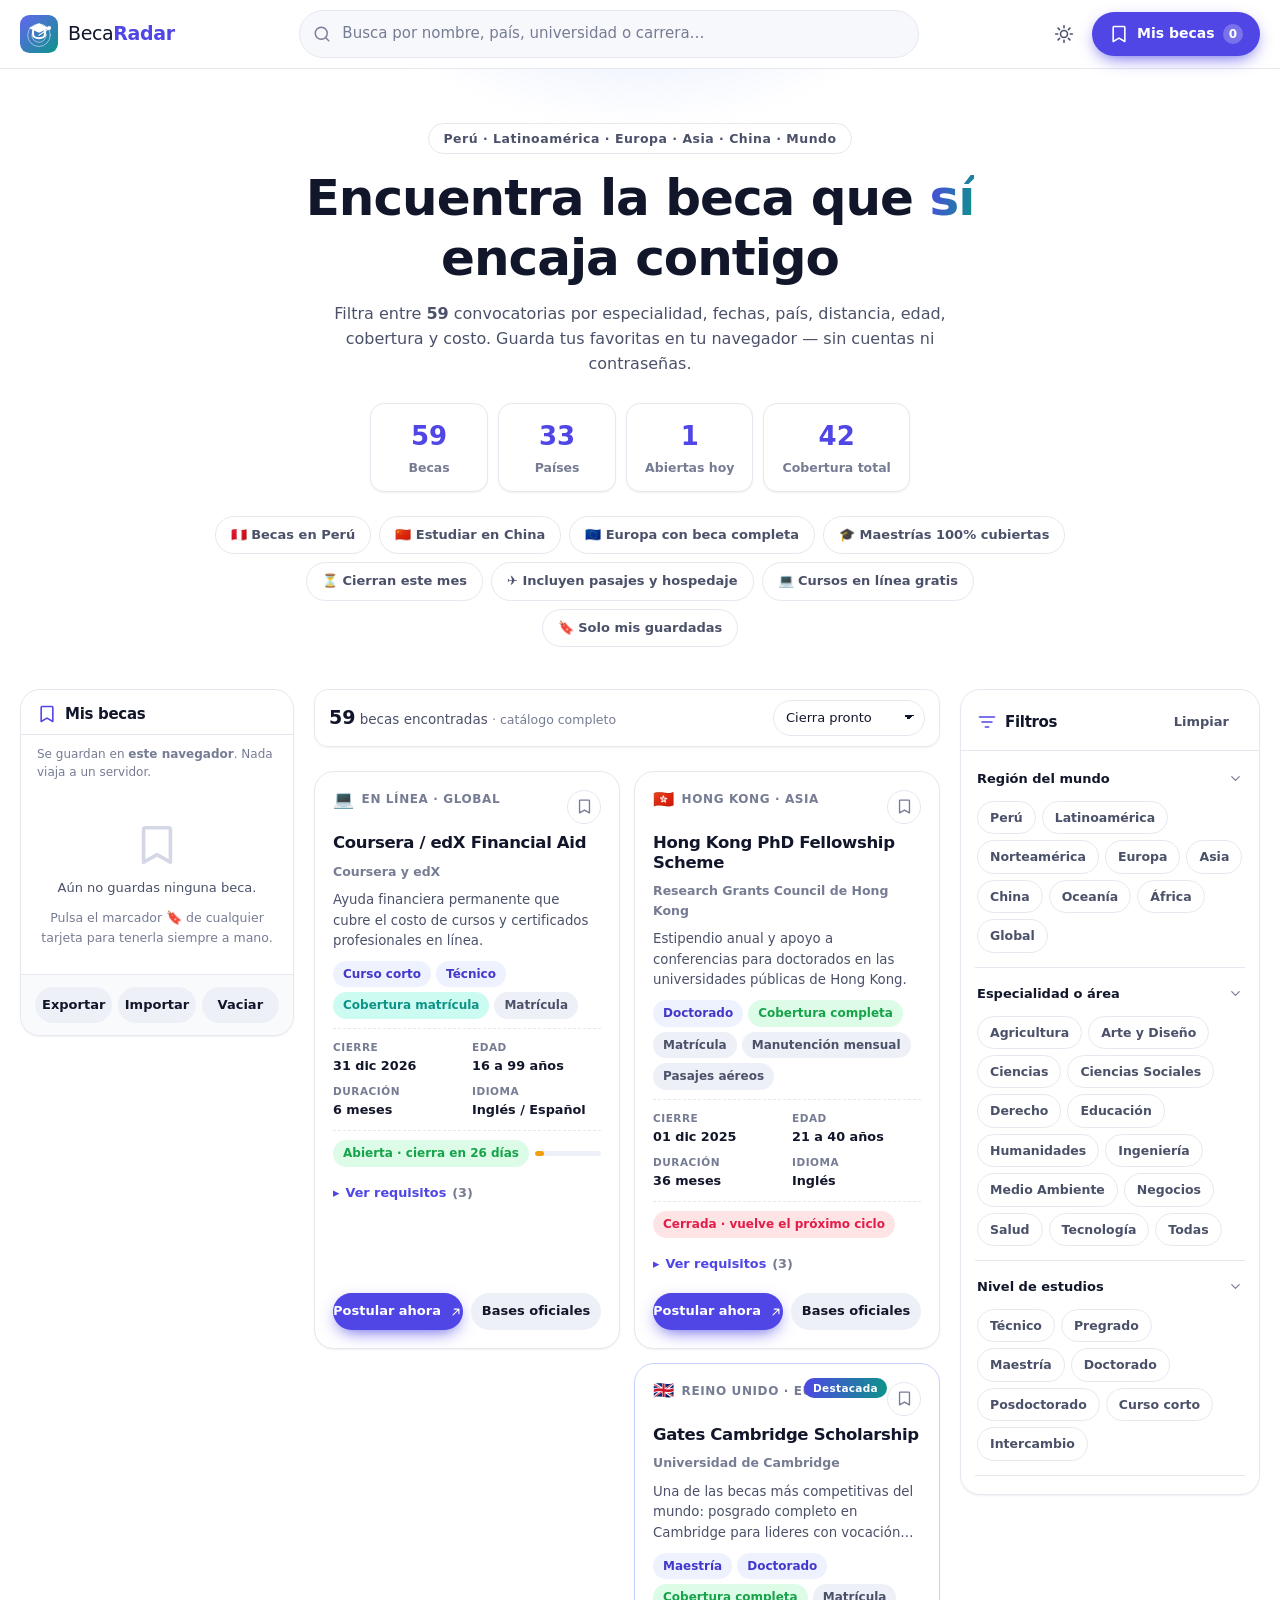
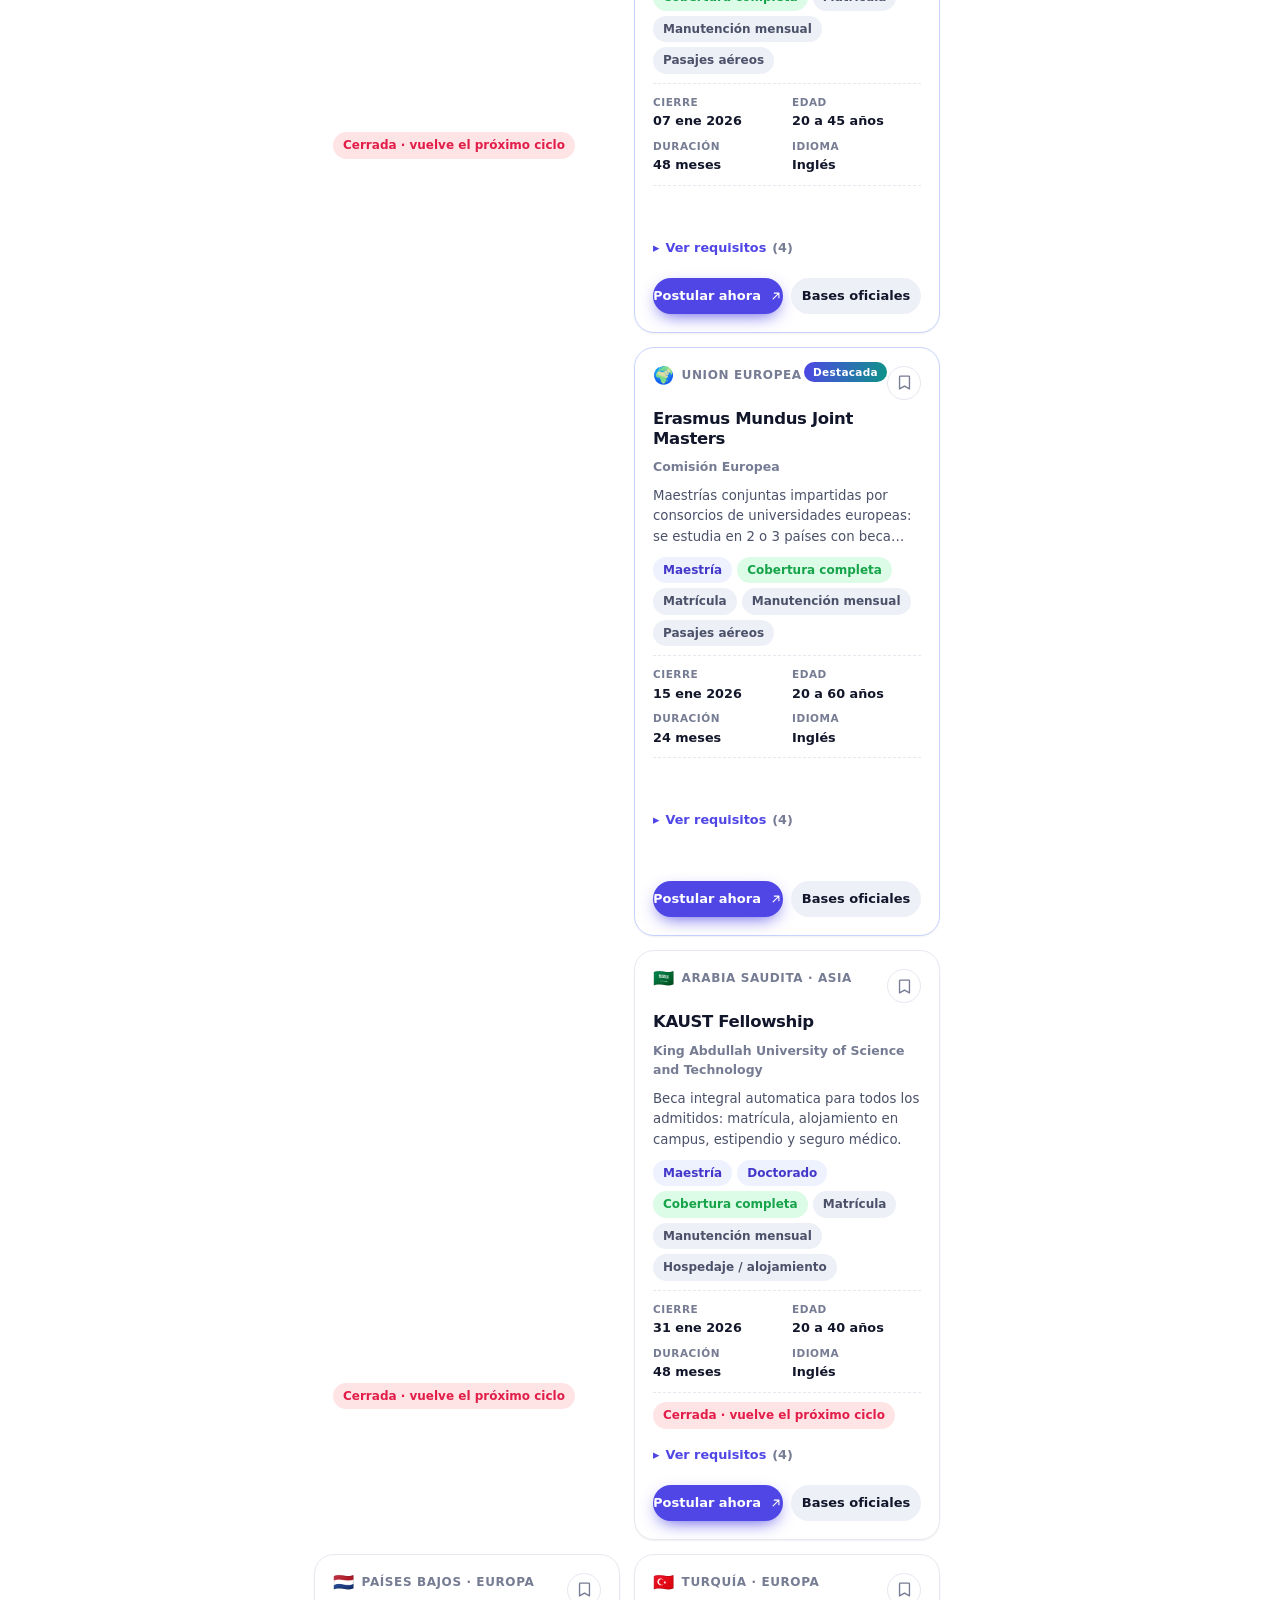
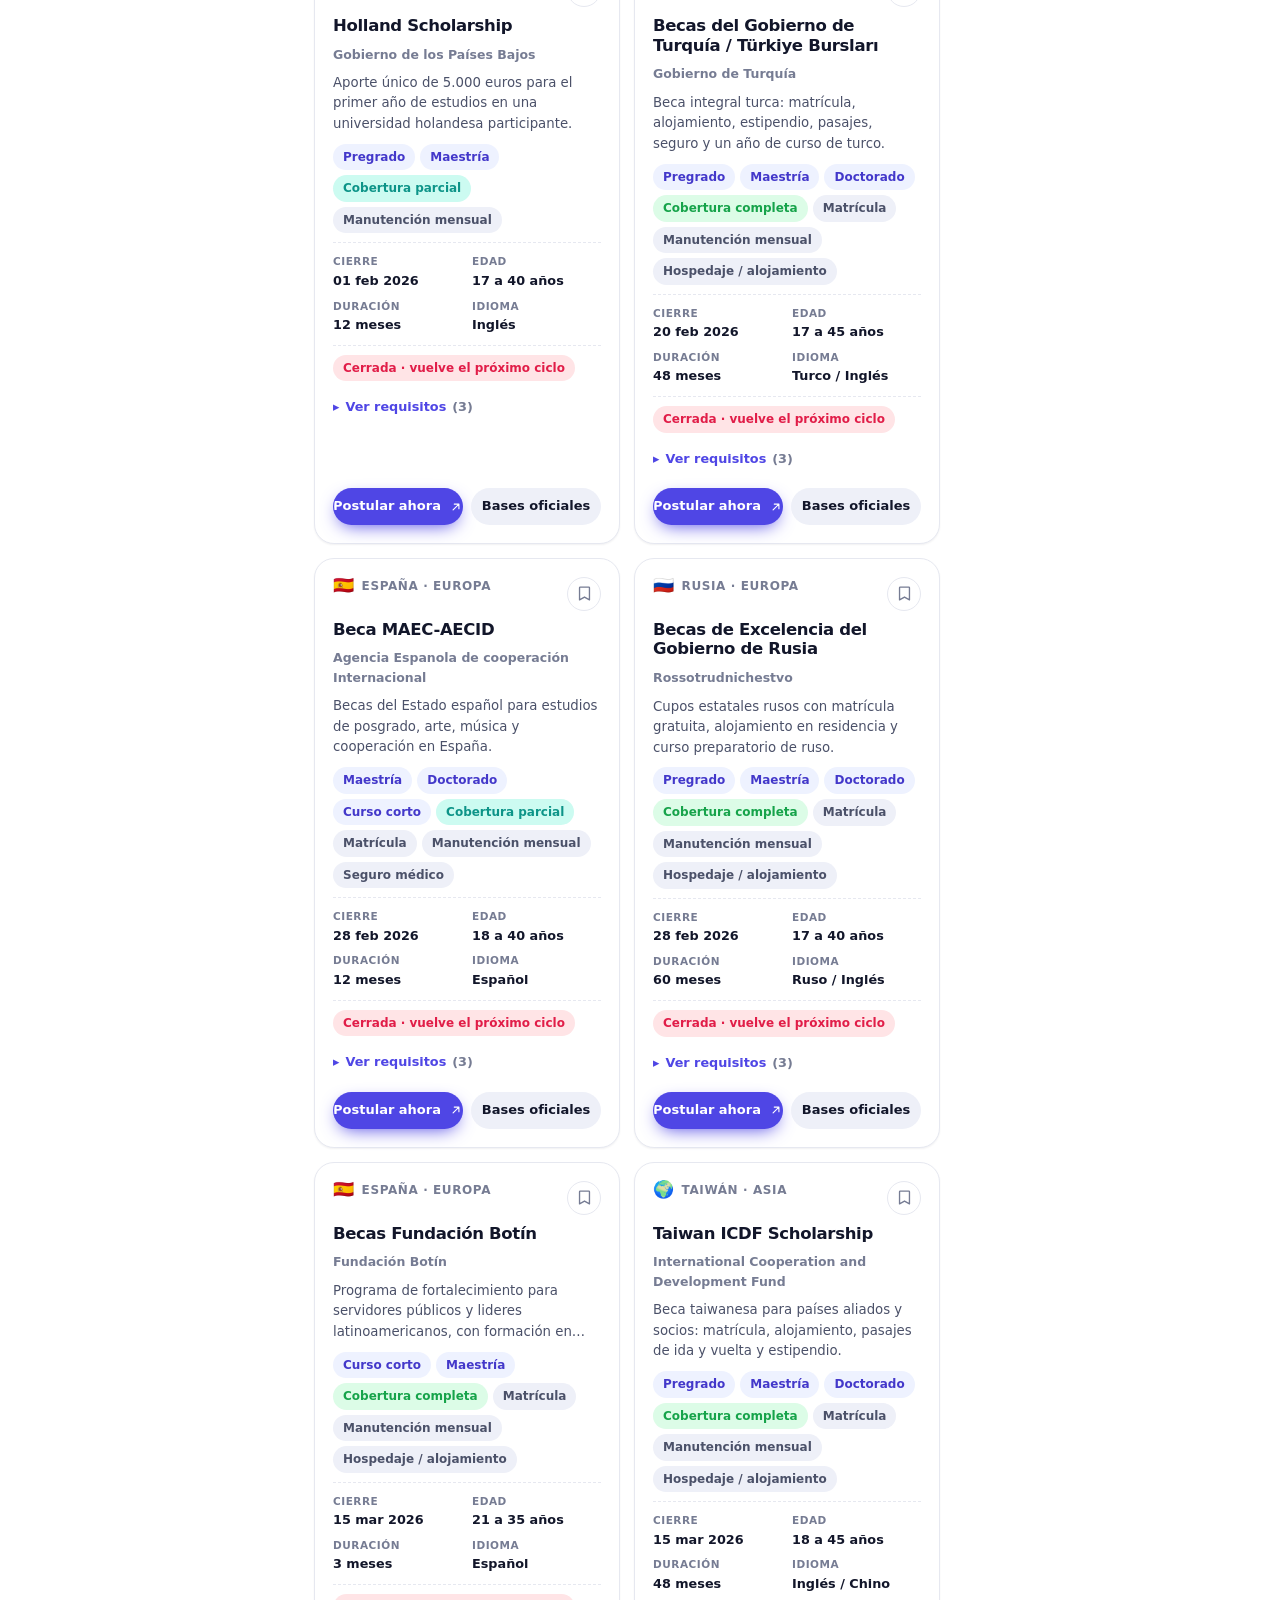
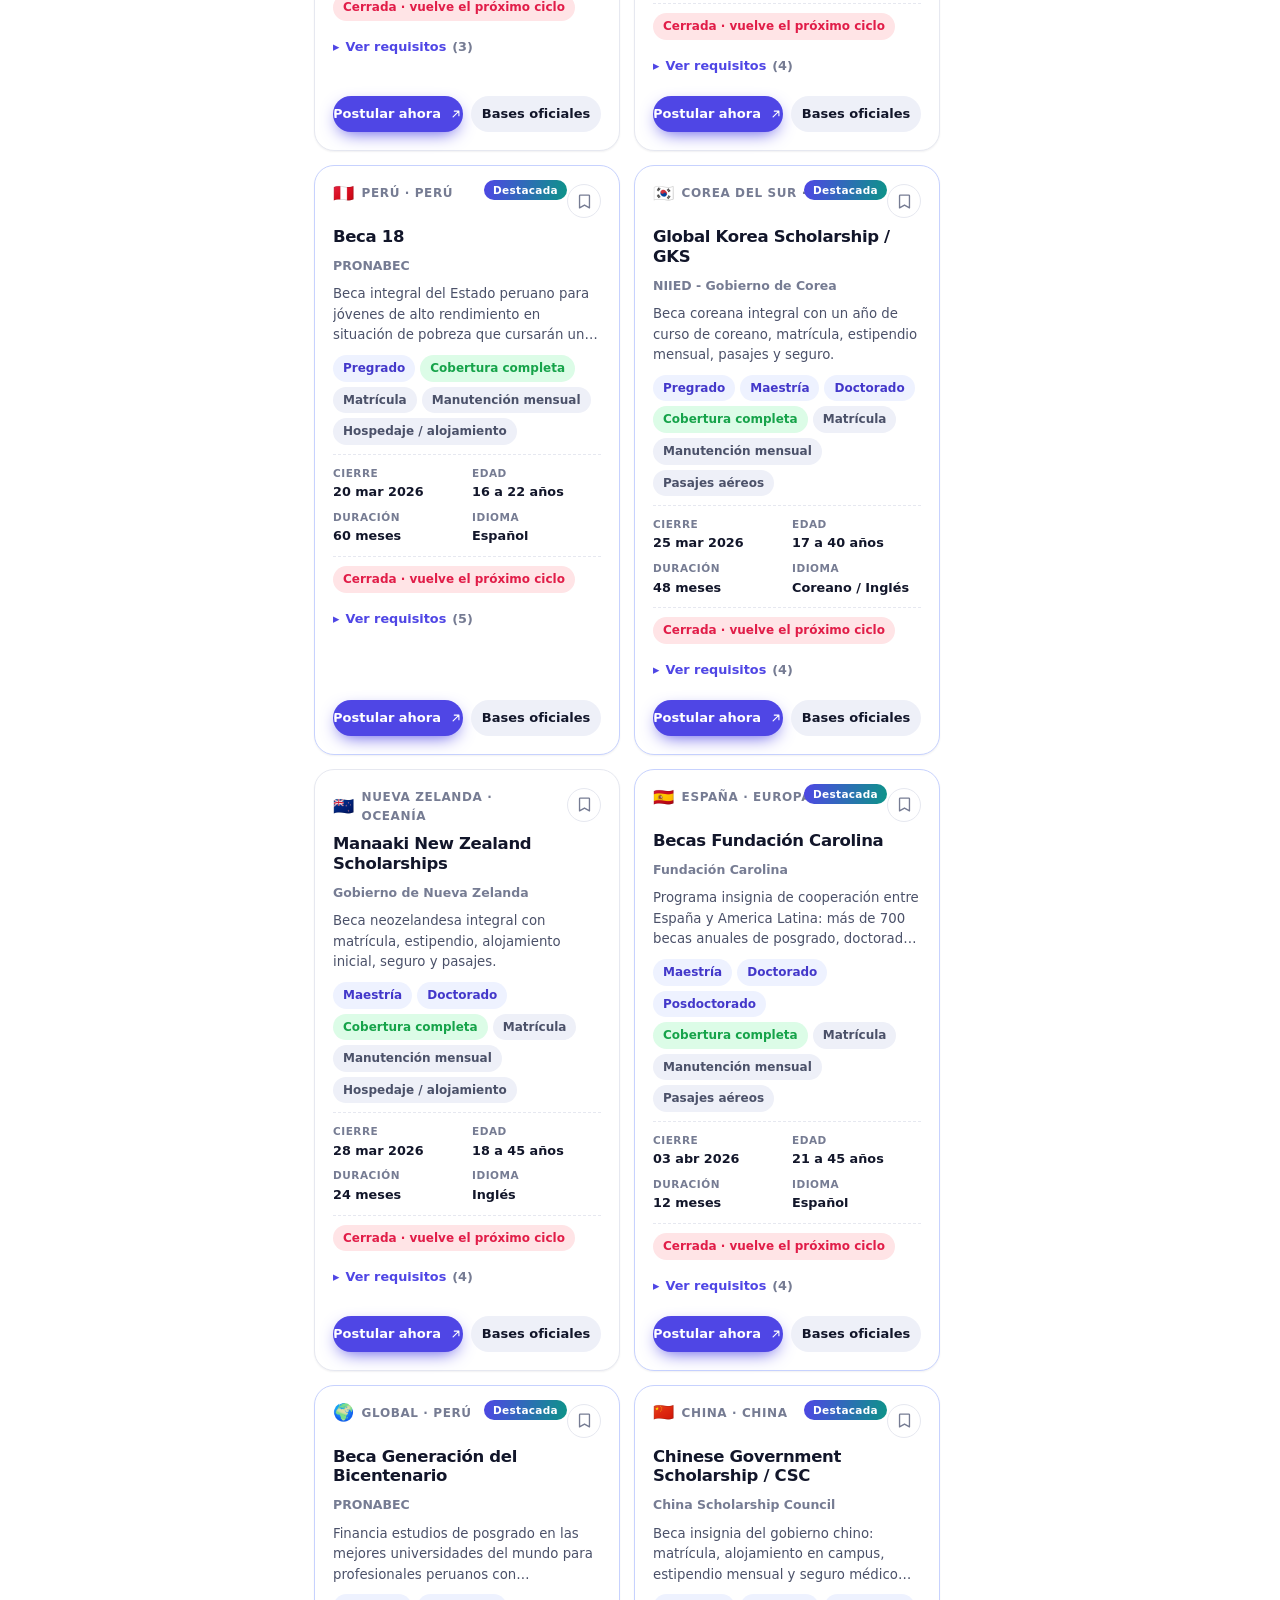
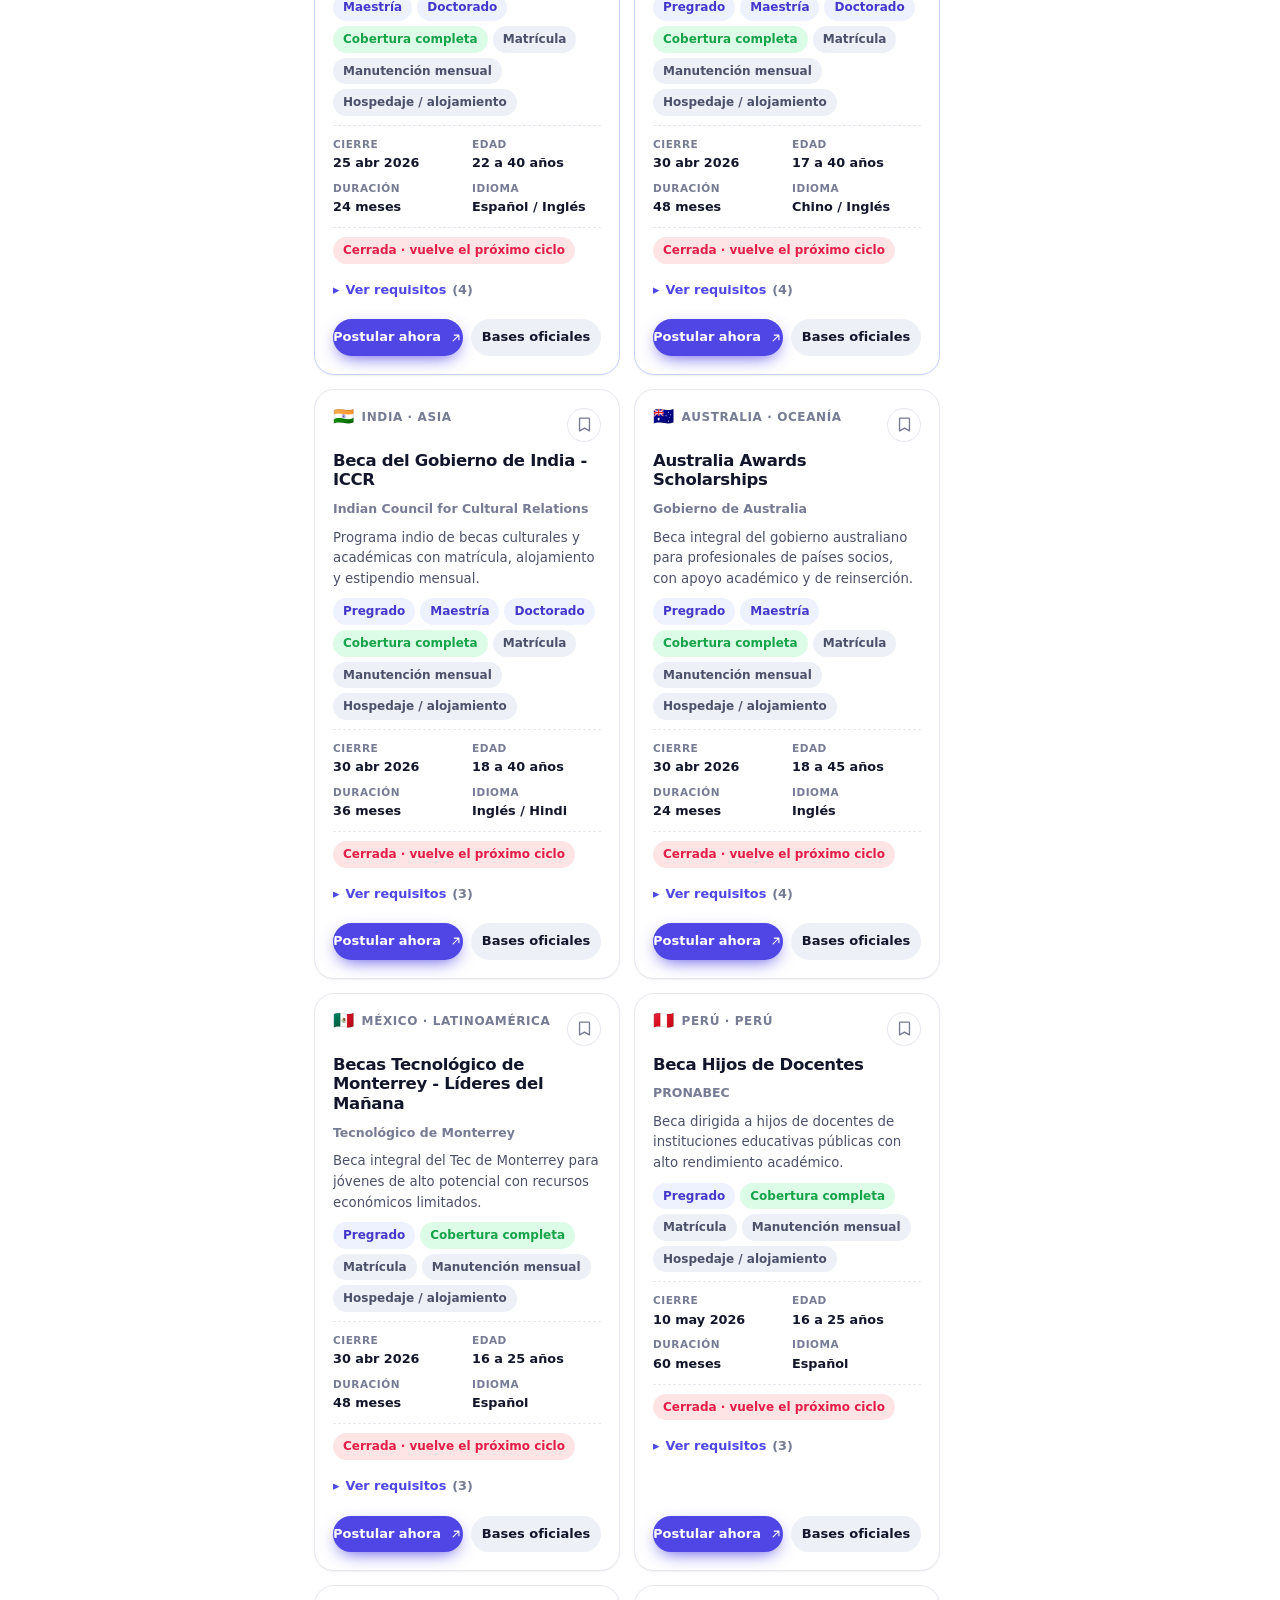
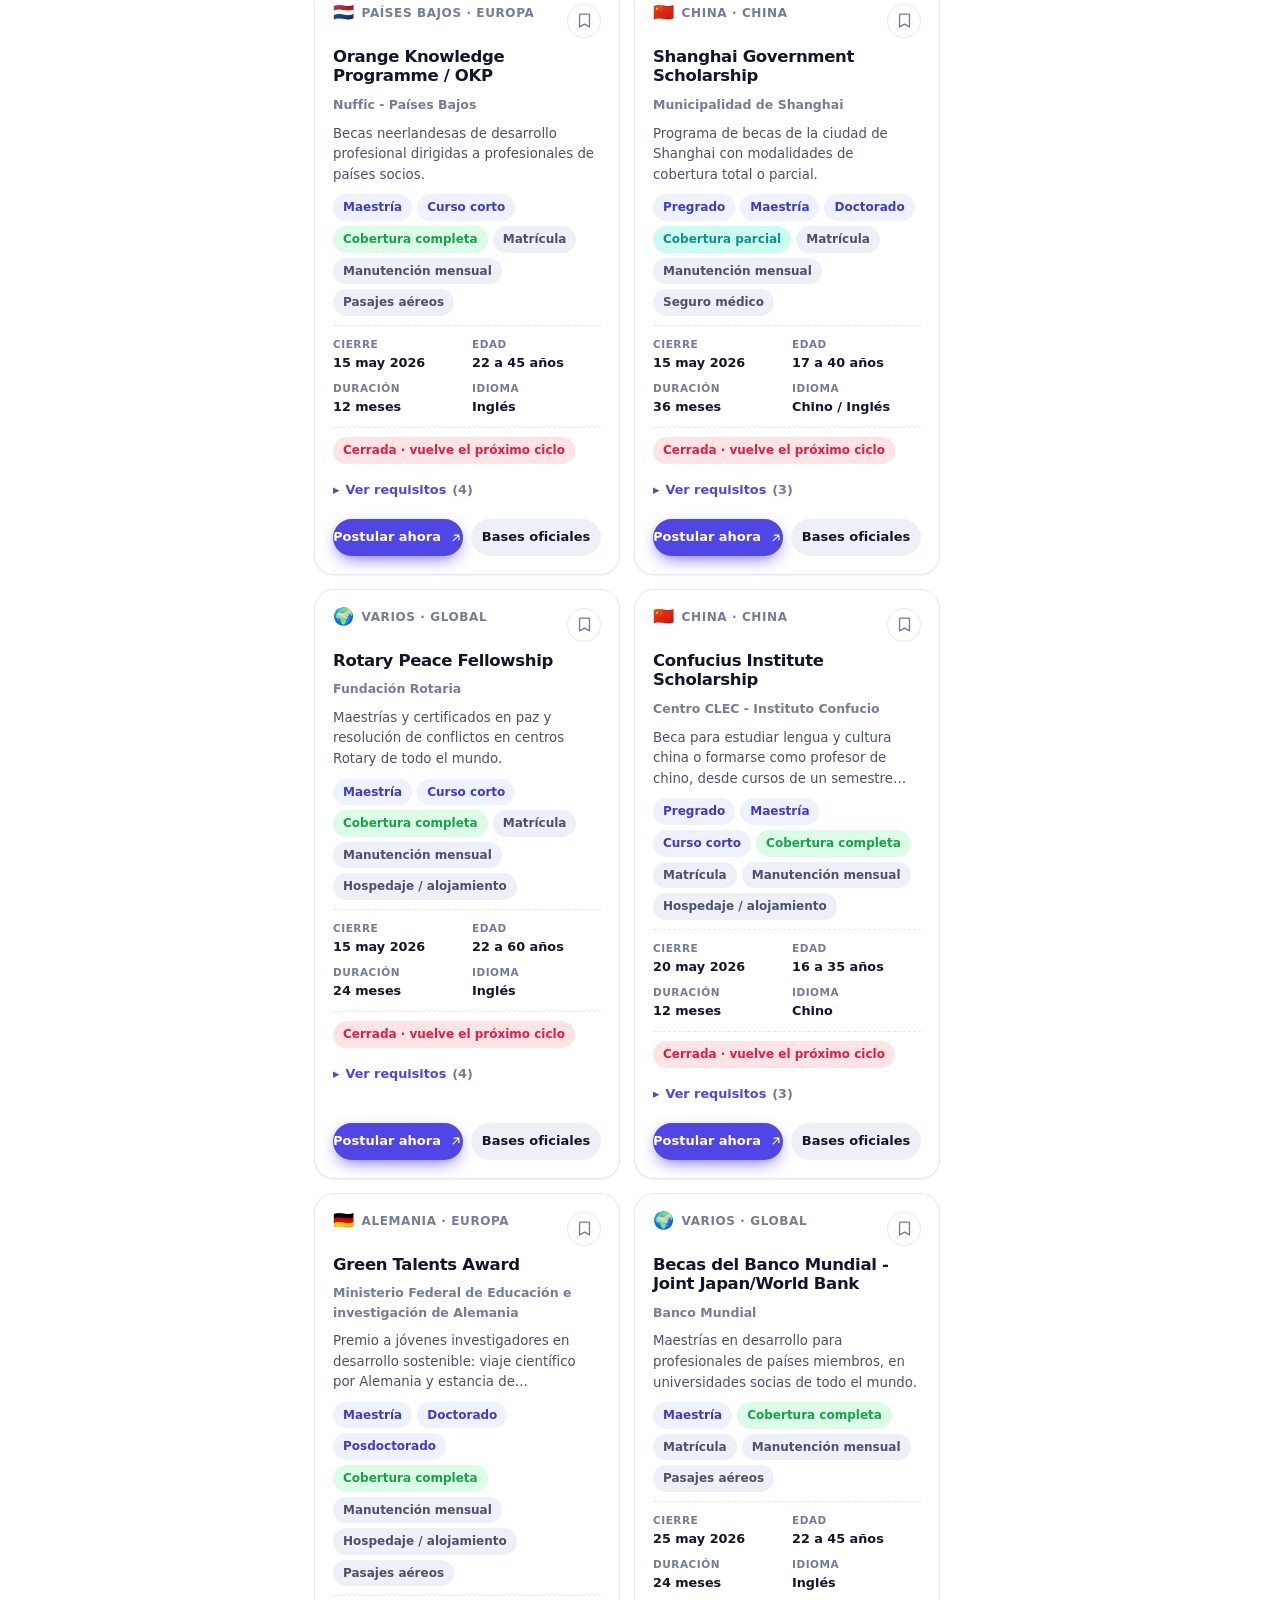
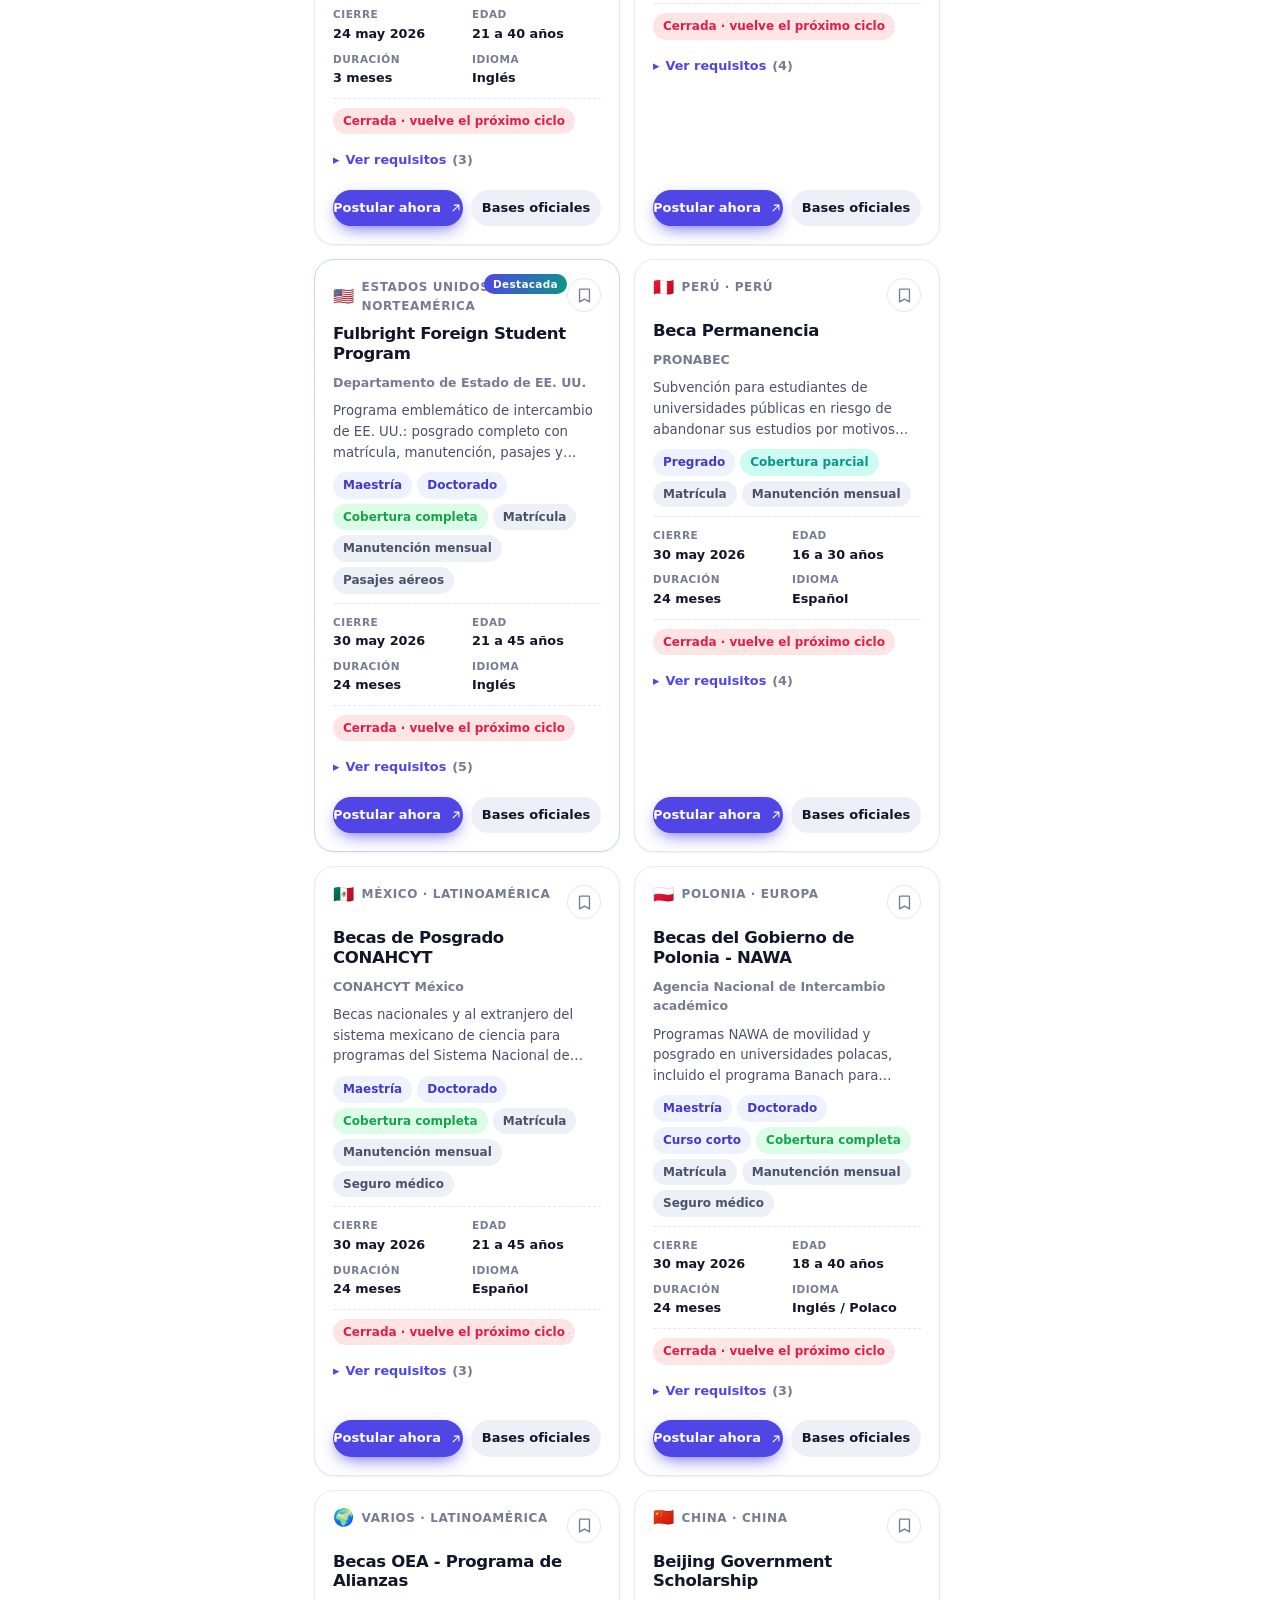
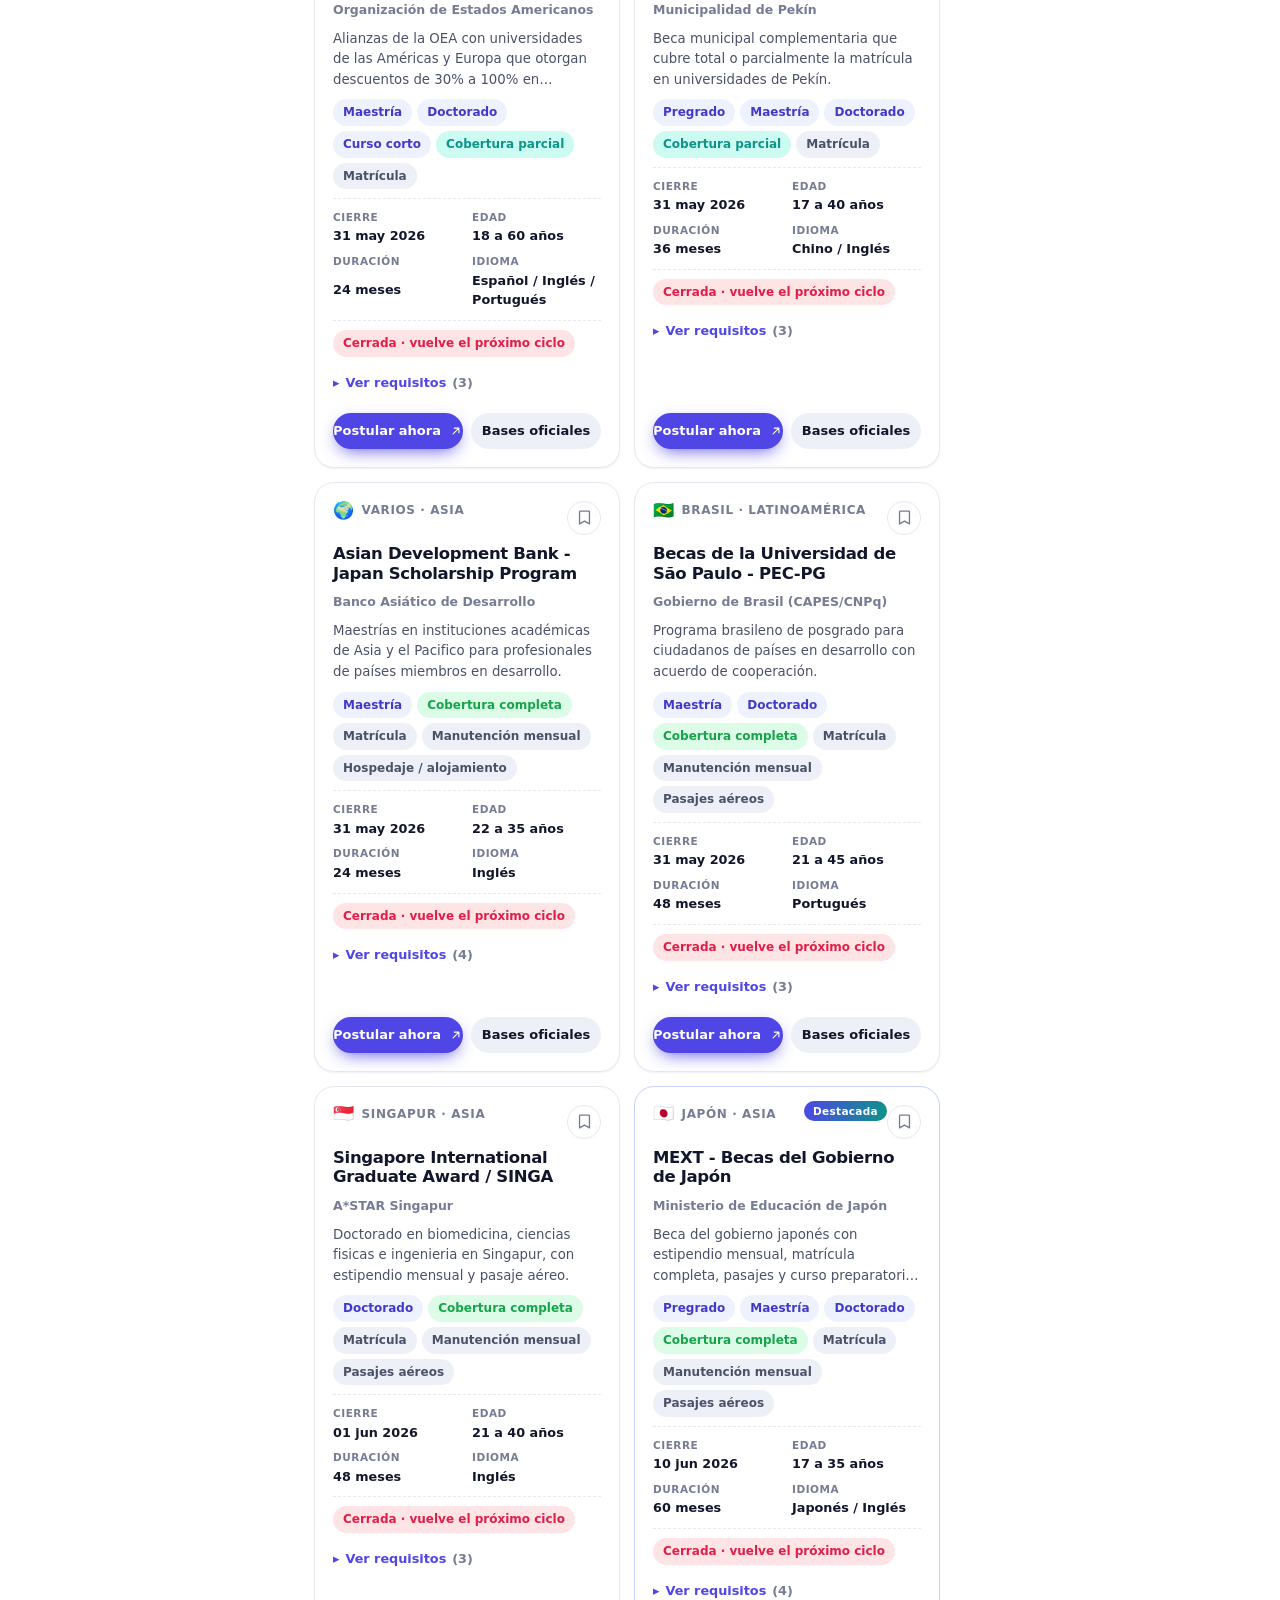
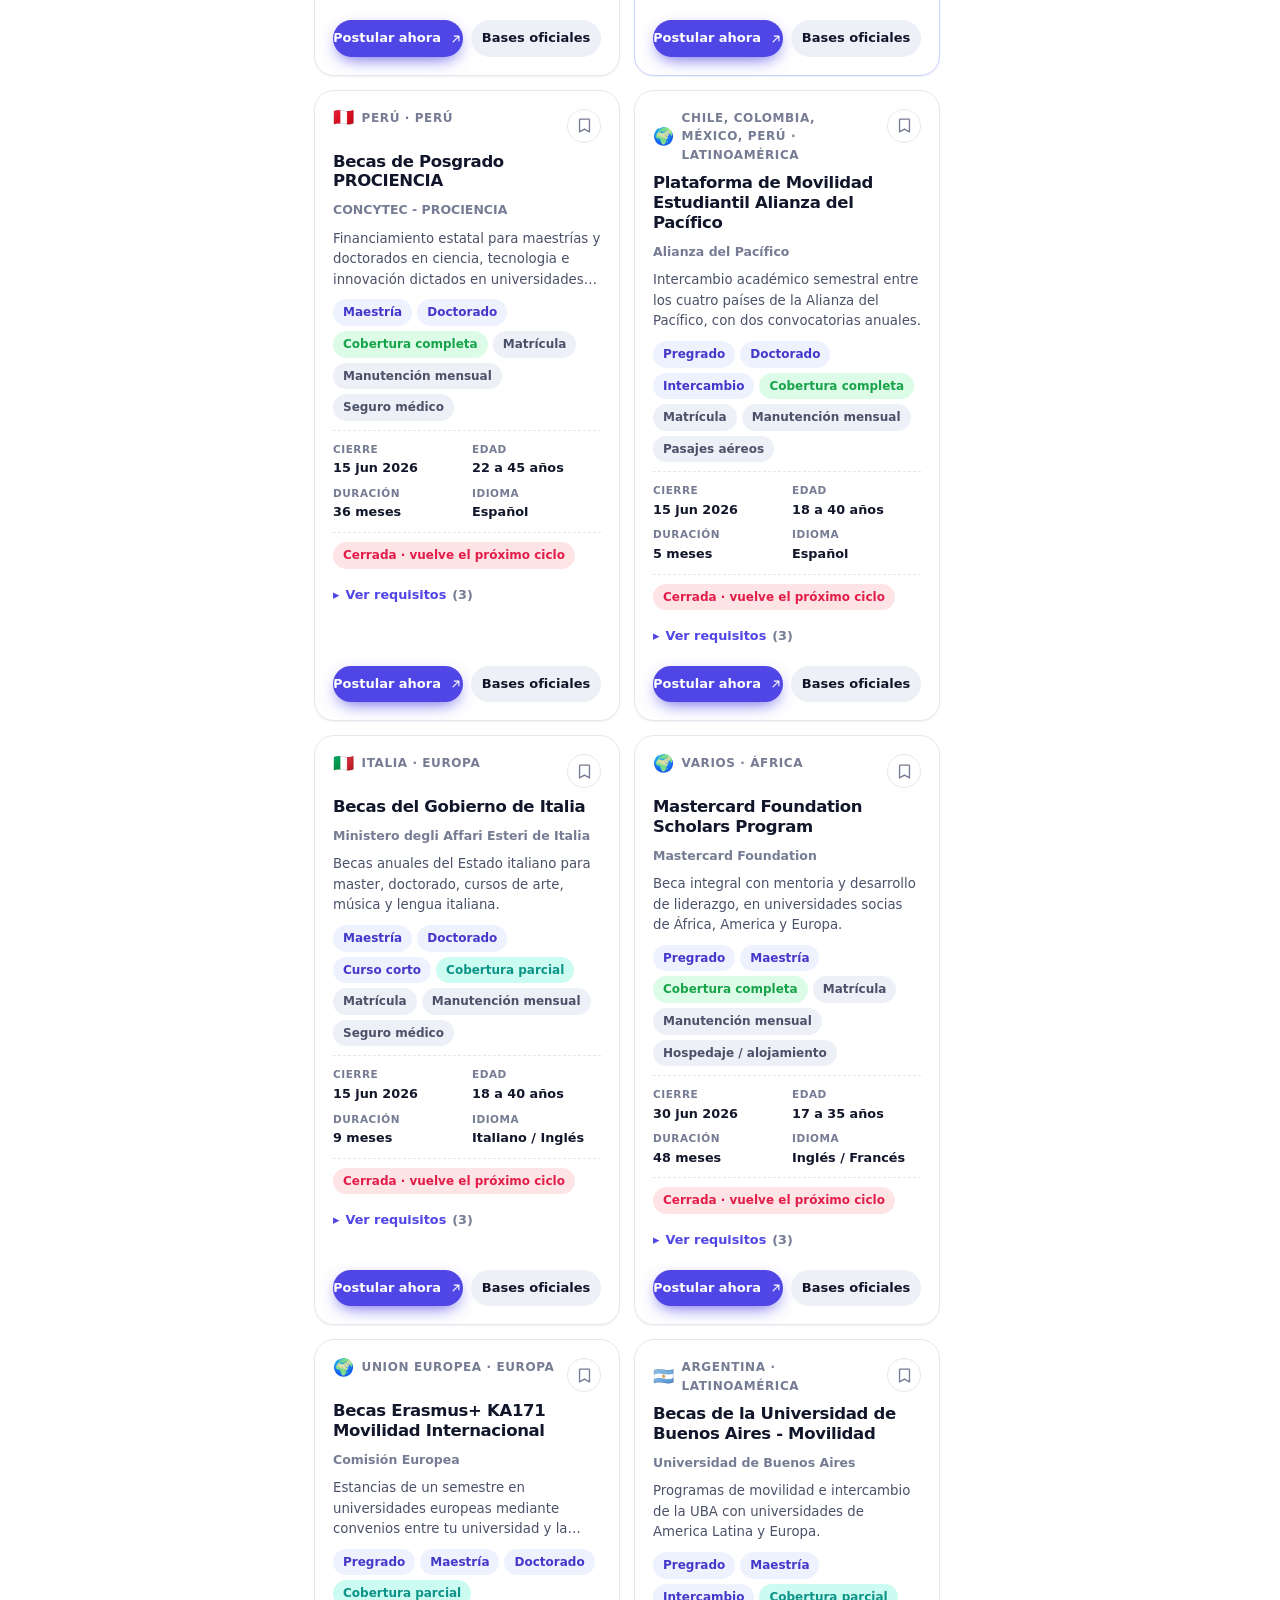
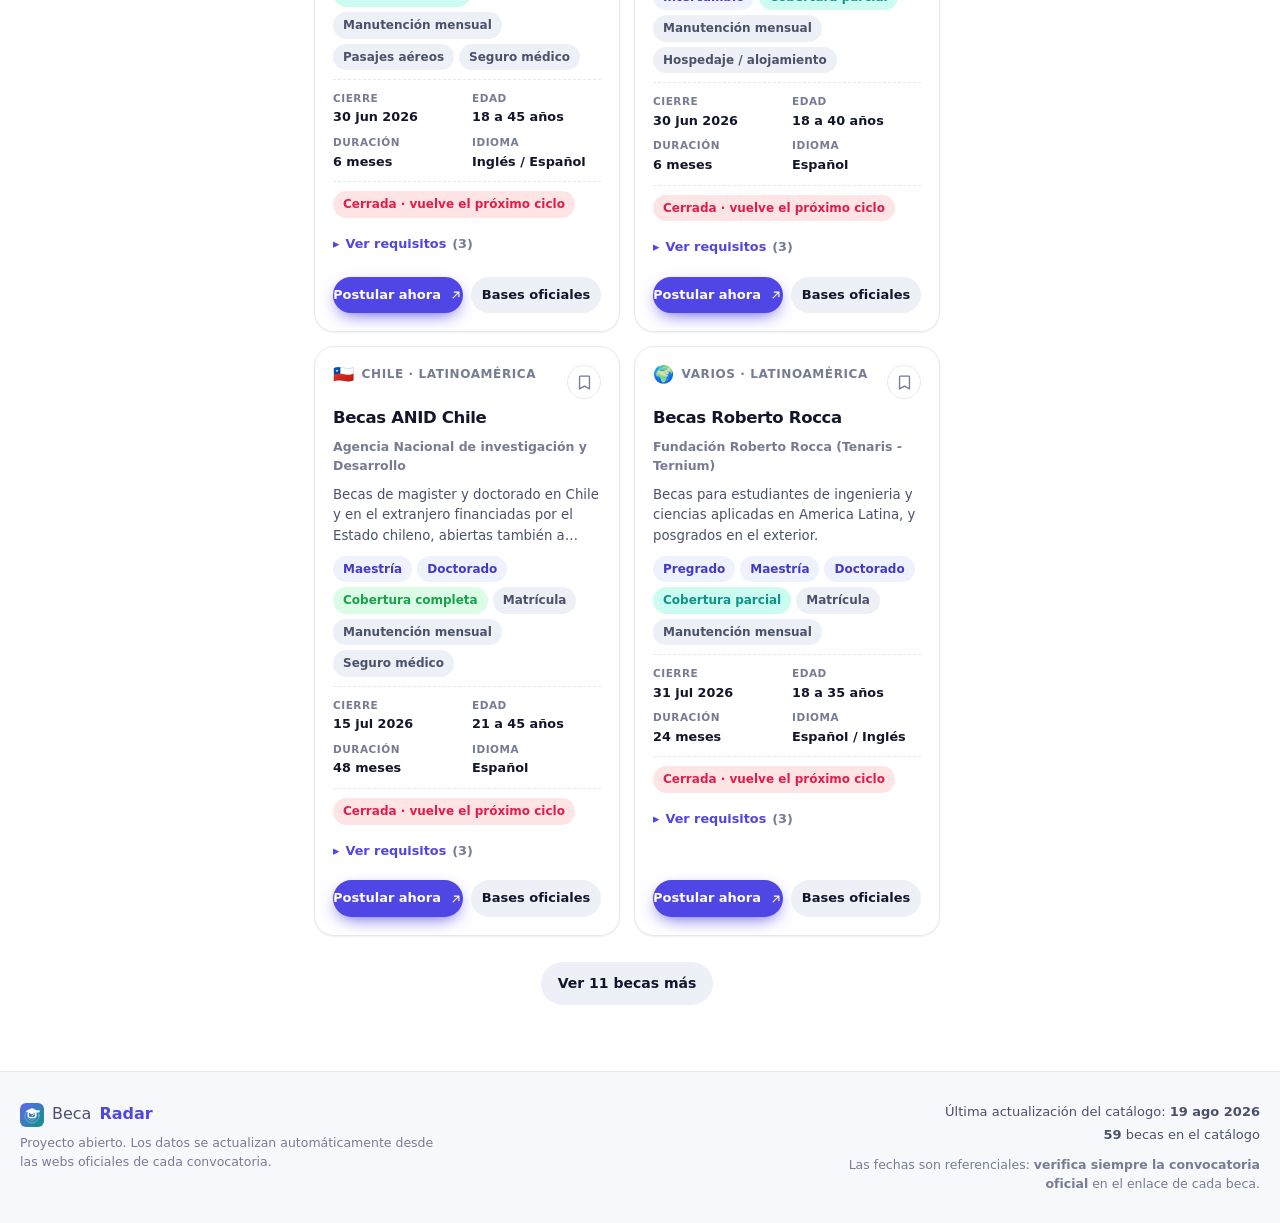
==== index.html @ 22fbb1d8 "BecaRadar: portal de búsqueda avanzada de becas Portal estático (HTML + CSS + JS estándar, sin depen" ====
<!DOCTYPE html>
<html lang="es" data-theme="light">
<head>
<meta charset="utf-8">
<meta name="viewport" content="width=device-width, initial-scale=1, viewport-fit=cover">
<title>BecaRadar · Buscador avanzado de becas en el mundo</title>
<meta name="description" content="Buscador avanzado de becas de Perú, Latinoamérica, Europa, Asia, China y el mundo. Filtra por especialidad, fechas, país, distancia, edad, costo y cobertura. Guarda tus becas favoritas en tu navegador.">
<meta name="theme-color" content="#4f46e5" media="(prefers-color-scheme: light)">
<meta name="theme-color" content="#0b1020" media="(prefers-color-scheme: dark)">
<meta property="og:title" content="BecaRadar · Buscador avanzado de becas">
<meta property="og:description" content="Encuentra y guarda becas de todo el mundo con filtros avanzados.">
<meta property="og:type" content="website">
<link rel="icon" href="assets/img/favicon.svg" type="image/svg+xml">
<link rel="apple-touch-icon" href="assets/img/logo.svg">
<link rel="manifest" href="manifest.webmanifest">
<link rel="preload" href="data/becas.json" as="fetch" crossorigin="anonymous">
<link rel="stylesheet" href="assets/css/styles.css">
</head>
<body>
<a class="skip-link" href="#resultados">Saltar al listado de becas</a>

<!-- ============================== ENCABEZADO ============================== -->
<header class="topbar" id="topbar">
  <div class="topbar__inner">
    <a class="brand" href="./" aria-label="BecaRadar, inicio">
      <img class="brand__logo" src="assets/img/logo.svg" alt="" width="38" height="38">
      <span class="brand__text">Beca<strong>Radar</strong></span>
    </a>

    <form class="search" role="search" id="form-busqueda" autocomplete="off">
      <svg class="search__icon" viewBox="0 0 24 24" aria-hidden="true"><path d="M21 21l-4.35-4.35M11 19a8 8 0 1 1 0-16 8 8 0 0 1 0 16z"/></svg>
      <input class="search__input" id="q" type="search" name="q"
             placeholder="Busca por nombre, país, universidad o carrera…"
             aria-label="Buscar becas" enterkeyhint="search">
      <button class="search__clear" type="button" id="btn-limpiar-q" aria-label="Limpiar búsqueda" hidden>&times;</button>
    </form>

    <div class="topbar__actions">
      <button class="btn btn--ghost btn--icon js-ripple" id="btn-tema" aria-label="Cambiar tema" title="Cambiar tema claro / oscuro">
        <svg class="ico ico--sol" viewBox="0 0 24 24" aria-hidden="true"><circle cx="12" cy="12" r="4.2"/><path d="M12 2v2.5M12 19.5V22M2 12h2.5M19.5 12H22M4.9 4.9l1.8 1.8M17.3 17.3l1.8 1.8M19.1 4.9l-1.8 1.8M6.7 17.3l-1.8 1.8"/></svg>
        <svg class="ico ico--luna" viewBox="0 0 24 24" aria-hidden="true"><path d="M20 14.5A8.5 8.5 0 1 1 9.5 4a7 7 0 0 0 10.5 10.5z"/></svg>
      </button>
      <button class="btn btn--ghost btn--icon only-mobile js-ripple" id="btn-abrir-filtros" aria-label="Abrir filtros" aria-expanded="false">
        <svg class="ico" viewBox="0 0 24 24" aria-hidden="true"><path d="M3 6h18M6 12h12M10 18h4"/></svg>
      </button>
      <button class="btn btn--primary js-ripple" id="btn-abrir-guardadas" aria-expanded="false">
        <svg class="ico" viewBox="0 0 24 24" aria-hidden="true"><path d="M6 3h12a1 1 0 0 1 1 1v17l-7-4-7 4V4a1 1 0 0 1 1-1z"/></svg>
        <span class="only-desktop">Mis becas</span>
        <span class="badge" id="contador-guardadas">0</span>
      </button>
    </div>
  </div>
  <div class="topbar__progress" id="barra-progreso" aria-hidden="true"></div>
</header>

<!-- =============================== PORTADA =============================== -->
<section class="hero" id="hero">
  <div class="hero__glow" aria-hidden="true"></div>
  <div class="hero__inner">
    <p class="hero__eyebrow">Perú · Latinoamérica · Europa · Asia · China · Mundo</p>
    <h1 class="hero__title">Encuentra la beca que <span class="grad">sí</span> encaja contigo</h1>
    <p class="hero__sub">Filtra entre <strong id="hero-total">0</strong> convocatorias por especialidad, fechas, país, distancia, edad, cobertura y costo. Guarda tus favoritas en tu navegador — sin cuentas ni contraseñas.</p>
    <div class="hero__stats" id="hero-stats">
      <div class="stat"><span class="stat__num" data-contador="0">0</span><span class="stat__lbl">Becas</span></div>
      <div class="stat"><span class="stat__num" data-contador="0">0</span><span class="stat__lbl">Países</span></div>
      <div class="stat"><span class="stat__num" data-contador="0">0</span><span class="stat__lbl">Abiertas hoy</span></div>
      <div class="stat"><span class="stat__num" data-contador="0">0</span><span class="stat__lbl">Cobertura total</span></div>
    </div>
    <div class="hero__chips" id="atajos" role="group" aria-label="Búsquedas rápidas"></div>
  </div>
</section>

<!-- ============================== APLICACIÓN ============================== -->
<main class="layout">

  <!-- ---------- PANEL IZQUIERDO: BECAS GUARDADAS (localStorage) ---------- -->
  <aside class="panel panel--guardadas" id="panel-guardadas" aria-label="Mis becas guardadas">
    <div class="panel__head">
      <h2 class="panel__title">
        <svg class="ico" viewBox="0 0 24 24" aria-hidden="true"><path d="M6 3h12a1 1 0 0 1 1 1v17l-7-4-7 4V4a1 1 0 0 1 1-1z"/></svg>
        Mis becas
      </h2>
      <button class="btn btn--ghost btn--icon only-mobile" id="btn-cerrar-guardadas" aria-label="Cerrar panel">&times;</button>
    </div>

    <p class="panel__hint">Se guardan en <strong>este navegador</strong>. Nada viaja a un servidor.</p>

    <div class="guardadas__resumen" id="guardadas-resumen" hidden>
      <span class="pill pill--sm" id="resumen-abiertas">0 abiertas</span>
      <span class="pill pill--sm" id="resumen-proxima">—</span>
    </div>

    <ul class="guardadas" id="lista-guardadas"></ul>

    <div class="vacio vacio--sm" id="guardadas-vacio">
      <svg viewBox="0 0 24 24" aria-hidden="true" class="vacio__ico"><path d="M6 3h12a1 1 0 0 1 1 1v17l-7-4-7 4V4a1 1 0 0 1 1-1z"/></svg>
      <p>Aún no guardas ninguna beca.</p>
      <p class="vacio__sub">Pulsa el marcador <span class="inline-ico">🔖</span> de cualquier tarjeta para tenerla siempre a mano.</p>
    </div>

    <div class="panel__foot">
      <button class="btn btn--soft btn--sm js-ripple" id="btn-exportar">Exportar</button>
      <label class="btn btn--soft btn--sm" for="input-importar">Importar
        <input type="file" id="input-importar" accept="application/json" hidden>
      </label>
      <button class="btn btn--soft btn--sm btn--peligro js-ripple" id="btn-vaciar">Vaciar</button>
    </div>
  </aside>

  <!-- ------------------ CENTRO: RESULTADOS DE LA BÚSQUEDA ------------------ -->
  <section class="resultados" id="resultados" aria-live="polite">
    <div class="resultados__barra">
      <div class="resultados__conteo">
        <strong id="conteo">0</strong> becas encontradas
        <span class="resultados__de" id="conteo-total"></span>
      </div>
      <div class="resultados__orden">
        <label class="sr-only" for="orden">Ordenar por</label>
        <select id="orden" class="select select--sm">
          <option value="cierre">Cierra pronto</option>
          <option value="apertura">Recién abiertas</option>
          <option value="nombre">Nombre (A-Z)</option>
          <option value="cobertura">Mayor cobertura</option>
          <option value="distancia">Más cerca de mí</option>
          <option value="duracion">Mayor duración</option>
        </select>
        <button class="btn btn--ghost btn--icon only-mobile js-ripple" id="btn-filtros-flotante" aria-label="Filtros">
          <svg class="ico" viewBox="0 0 24 24" aria-hidden="true"><path d="M3 6h18M6 12h12M10 18h4"/></svg>
        </button>
      </div>
    </div>

    <div class="chips-activos" id="chips-activos" aria-label="Filtros aplicados"></div>

    <div class="grid" id="grid-becas"></div>

    <div class="vacio" id="resultados-vacio" hidden>
      <div class="vacio__ico vacio__ico--grande" aria-hidden="true">🔍</div>
      <h3>Ninguna beca coincide con esos filtros</h3>
      <p class="vacio__sub">Prueba ampliando el rango de fechas, la región o quitando algún filtro.</p>
      <button class="btn btn--primary js-ripple" id="btn-reset-vacio">Limpiar todos los filtros</button>
    </div>

    <div class="cargar-mas" id="cargar-mas" hidden>
      <button class="btn btn--soft js-ripple" id="btn-cargar-mas">Ver más becas</button>
    </div>
  </section>

  <!-- ------------------------ DERECHA: FILTROS ------------------------ -->
  <aside class="panel panel--filtros" id="panel-filtros" aria-label="Filtros de búsqueda">
    <div class="panel__head">
      <h2 class="panel__title">
        <svg class="ico" viewBox="0 0 24 24" aria-hidden="true"><path d="M3 6h18M6 12h12M10 18h4"/></svg>
        Filtros
      </h2>
      <button class="btn btn--ghost btn--sm" id="btn-reset">Limpiar</button>
      <button class="btn btn--ghost btn--icon only-mobile" id="btn-cerrar-filtros" aria-label="Cerrar filtros">&times;</button>
    </div>

    <div class="filtros" id="filtros">
      <!-- Los grupos de filtros se generan desde assets/js/filtros.js -->
    </div>

    <div class="panel__foot panel__foot--sticky only-mobile">
      <button class="btn btn--primary btn--bloque js-ripple" id="btn-aplicar-movil">Ver <span id="conteo-movil">0</span> becas</button>
    </div>
  </aside>
</main>

<!-- ============================== PIE ============================== -->
<footer class="pie">
  <div class="pie__inner">
    <div>
      <p class="pie__marca"><img src="assets/img/logo.svg" alt="" width="24" height="24"> Beca<strong>Radar</strong></p>
      <p class="pie__nota">Proyecto abierto. Los datos se actualizan automáticamente desde las webs oficiales de cada convocatoria.</p>
    </div>
    <div class="pie__meta">
      <p>Última actualización del catálogo: <strong id="pie-actualizado">—</strong></p>
      <p><strong id="pie-total">0</strong> becas en el catálogo</p>
      <p class="pie__aviso">Las fechas son referenciales: <strong>verifica siempre la convocatoria oficial</strong> en el enlace de cada beca.</p>
    </div>
  </div>
</footer>

<div class="overlay" id="overlay" hidden></div>

<!-- Plantilla de tarjeta de beca -->
<template id="tpl-beca">
  <article class="card" tabindex="-1">
    <header class="card__head">
      <div class="card__region"><span class="card__bandera" aria-hidden="true"></span><span class="card__pais"></span></div>
      <button class="card__guardar js-ripple" type="button" aria-pressed="false" aria-label="Guardar beca">
        <svg viewBox="0 0 24 24" aria-hidden="true"><path d="M6 3h12a1 1 0 0 1 1 1v17l-7-4-7 4V4a1 1 0 0 1 1-1z"/></svg>
      </button>
    </header>
    <h3 class="card__titulo"></h3>
    <p class="card__org"></p>
    <p class="card__desc"></p>
    <ul class="card__tags"></ul>
    <dl class="card__datos"></dl>
    <div class="card__estado"></div>
    <details class="card__req">
      <summary>Ver requisitos <span class="card__req-n"></span></summary>
      <ul class="card__req-lista"></ul>
      <p class="card__req-fuente"></p>
    </details>
    <footer class="card__foot">
      <a class="btn btn--primary btn--sm js-ripple card__postular" target="_blank" rel="noopener noreferrer">
        Postular ahora
        <svg class="ico ico--xs" viewBox="0 0 24 24" aria-hidden="true"><path d="M7 17L17 7M9 7h8v8"/></svg>
      </a>
      <a class="btn btn--soft btn--sm js-ripple card__requisitos" target="_blank" rel="noopener noreferrer">Bases oficiales</a>
    </footer>
  </article>
</template>

<script type="module" src="assets/js/app.js"></script>
</body>
</html>
---- assets/css/styles.css ----
/* =========================================================================
   BecaRadar — hoja de estilos única
   Estructura: 1) tokens y temas · 2) base · 3) primitivas (botones, campos)
               4) cabecera · 5) portada · 6) layout · 7) paneles
               8) tarjetas · 9) animaciones · 10) responsive
   ========================================================================= */

/* ------------------------------ 1. TOKENS ------------------------------ */
:root {
  /* Blanco como base + índigo como color de marca, verde azulado de apoyo */
  --marca-50:  #eef2ff;
  --marca-100: #e0e7ff;
  --marca-200: #c7d2fe;
  --marca-400: #818cf8;
  --marca-500: #6366f1;
  --marca-600: #4f46e5;
  --marca-700: #4338ca;
  --apoyo-500: #0d9488;
  --apoyo-100: #ccfbf1;
  --alerta-500: #f59e0b;
  --alerta-100: #fef3c7;
  --peligro-500: #e11d48;
  --peligro-100: #ffe4e6;
  --exito-500: #16a34a;
  --exito-100: #dcfce7;

  --fondo:        #ffffff;
  --fondo-2:      #f7f8fc;
  --fondo-3:      #eef0f8;
  --superficie:   #ffffff;
  --superficie-2: #f9fafb;
  --texto:        #12162a;
  --texto-2:      #4b5169;
  --texto-3:      #767c93;
  --borde:        #e6e8f0;
  --borde-2:      #d3d7e6;

  --sombra-sm: 0 1px 2px rgba(18,22,42,.06);
  --sombra:    0 4px 16px -4px rgba(18,22,42,.10), 0 2px 4px rgba(18,22,42,.04);
  --sombra-md: 0 12px 32px -8px rgba(18,22,42,.16), 0 4px 8px rgba(18,22,42,.05);
  --sombra-lg: 0 28px 60px -18px rgba(18,22,42,.28);
  --anillo:    0 0 0 3px var(--marca-100);

  --r-sm: 8px;  --r: 14px;  --r-lg: 20px;  --r-full: 999px;
  --esp: 16px;
  --ancho: 1500px;
  --alto-topbar: 68px;

  --t-rapida: 140ms;
  --t-media: 260ms;
  --t-lenta: 420ms;
  --curva: cubic-bezier(.22,1,.36,1);
  --curva-rebote: cubic-bezier(.34,1.56,.64,1);

  --fuente: "Segoe UI", system-ui, -apple-system, "Helvetica Neue", Arial, sans-serif;
  color-scheme: light;
}

:root[data-theme="dark"] {
  --marca-50:  #1b1f45;
  --marca-100: #262b5c;
  --marca-200: #343a75;
  --marca-400: #8b95ff;
  --marca-500: #7c86ff;
  --marca-600: #8b93ff;
  --marca-700: #a5abff;
  --apoyo-500: #2dd4bf;
  --apoyo-100: #10352f;
  --alerta-500: #fbbf24;
  --alerta-100: #3a2c0c;
  --peligro-500: #fb7185;
  --peligro-100: #3d1220;
  --exito-500: #4ade80;
  --exito-100: #0f2f1c;

  --fondo:        #0b1020;
  --fondo-2:      #0f142a;
  --fondo-3:      #161c38;
  --superficie:   #141a32;
  --superficie-2: #1a2140;
  --texto:        #eef1fb;
  --texto-2:      #b3bad4;
  --texto-3:      #8b93b0;
  --borde:        #262d4d;
  --borde-2:      #333c63;

  --sombra-sm: 0 1px 2px rgba(0,0,0,.4);
  --sombra:    0 4px 18px -4px rgba(0,0,0,.55);
  --sombra-md: 0 14px 36px -10px rgba(0,0,0,.65);
  --sombra-lg: 0 30px 70px -20px rgba(0,0,0,.8);
  --anillo:    0 0 0 3px rgba(124,134,255,.28);
  color-scheme: dark;
}

/* -------------------------------- 2. BASE ------------------------------- */
*, *::before, *::after { box-sizing: border-box; }
html { -webkit-text-size-adjust: 100%; scroll-behavior: smooth; }
body {
  margin: 0;
  font-family: var(--fuente);
  font-size: 15px;
  line-height: 1.55;
  color: var(--texto);
  background: var(--fondo);
  transition: background var(--t-media) var(--curva), color var(--t-media) var(--curva);
  overflow-x: hidden;
}
h1, h2, h3 { margin: 0; line-height: 1.2; letter-spacing: -.02em; }
p { margin: 0; }
ul, ol, dl, dd { margin: 0; padding: 0; list-style: none; }
a { color: var(--marca-600); text-decoration: none; }
a:hover { text-decoration: underline; }
img, svg { max-width: 100%; }
svg { fill: none; stroke: currentColor; stroke-width: 1.9; stroke-linecap: round; stroke-linejoin: round; }
button, input, select, textarea { font: inherit; color: inherit; }
:focus-visible { outline: 2px solid var(--marca-600); outline-offset: 2px; border-radius: 6px; }

[hidden] { display: none !important; }
.sr-only {
  position: absolute; width: 1px; height: 1px; padding: 0; margin: -1px;
  overflow: hidden; clip: rect(0,0,0,0); white-space: nowrap; border: 0;
}
.skip-link {
  position: absolute; left: 8px; top: -60px; z-index: 200;
  background: var(--marca-600); color: #fff; padding: 10px 16px;
  border-radius: var(--r-sm); transition: top var(--t-rapida);
}
.skip-link:focus { top: 8px; }
.ico { width: 20px; height: 20px; flex: none; }
.ico--xs { width: 14px; height: 14px; }
.inline-ico { font-size: 1.05em; }

/* ----------------------------- 3. PRIMITIVAS ---------------------------- */
.btn {
  --btn-bg: transparent; --btn-fg: var(--texto); --btn-bd: transparent;
  position: relative; overflow: hidden;
  display: inline-flex; align-items: center; justify-content: center; gap: 8px;
  padding: 10px 16px; border: 1px solid var(--btn-bd); border-radius: var(--r-full);
  background: var(--btn-bg); color: var(--btn-fg);
  font-weight: 600; font-size: 14px; cursor: pointer; white-space: nowrap;
  transition: transform var(--t-rapida) var(--curva-rebote),
              background var(--t-rapida), color var(--t-rapida),
              border-color var(--t-rapida), box-shadow var(--t-rapida);
}
.btn:hover { transform: translateY(-2px); text-decoration: none; }
.btn:active { transform: translateY(0) scale(.97); }
.btn--primary { --btn-bg: var(--marca-600); --btn-fg: #fff; box-shadow: 0 6px 18px -6px var(--marca-600); }
:root[data-theme="dark"] .btn--primary { --btn-fg: #0b1020; }
.btn--primary:hover { --btn-bg: var(--marca-700); box-shadow: 0 12px 26px -8px var(--marca-600); }
.btn--soft { --btn-bg: var(--fondo-3); --btn-fg: var(--texto); }
.btn--soft:hover { --btn-bg: var(--marca-50); --btn-fg: var(--marca-700); }
.btn--ghost { --btn-fg: var(--texto-2); }
.btn--ghost:hover { --btn-bg: var(--fondo-3); --btn-fg: var(--texto); }
.btn--peligro:hover { --btn-bg: var(--peligro-100); --btn-fg: var(--peligro-500); }
.btn--icon { padding: 9px; border-radius: var(--r-full); }
.btn--sm { padding: 7px 13px; font-size: 13px; }
.btn--bloque { width: 100%; }
.btn[disabled] { opacity: .5; pointer-events: none; }

.onda { position: absolute; border-radius: 50%; transform: scale(0); opacity: .45;
        background: currentColor; pointer-events: none; animation: onda 620ms var(--curva) forwards; }
@keyframes onda { to { transform: scale(2.6); opacity: 0; } }

.badge {
  min-width: 20px; padding: 1px 6px; border-radius: var(--r-full);
  background: rgba(255,255,255,.24); font-size: 12px; font-weight: 700; text-align: center;
}
.pill {
  display: inline-flex; align-items: center; gap: 5px;
  padding: 4px 10px; border-radius: var(--r-full);
  background: var(--fondo-3); color: var(--texto-2);
  font-size: 12px; font-weight: 600; white-space: nowrap;
}
.pill--sm { padding: 3px 9px; font-size: 11.5px; }
.pill--marca  { background: var(--marca-50);  color: var(--marca-700); }
.pill--apoyo  { background: var(--apoyo-100); color: var(--apoyo-500); }
.pill--exito  { background: var(--exito-100); color: var(--exito-500); }
.pill--alerta { background: var(--alerta-100); color: #92400e; }
:root[data-theme="dark"] .pill--alerta { color: var(--alerta-500); }
.pill--peligro{ background: var(--peligro-100); color: var(--peligro-500); }

.select, .campo {
  width: 100%; min-width: 0; padding: 9px 12px; border: 1px solid var(--borde);
  border-radius: var(--r-sm); background: var(--superficie); color: var(--texto);
  transition: border-color var(--t-rapida), box-shadow var(--t-rapida);
}
.select { appearance: none; padding-right: 32px; cursor: pointer;
  background-image: linear-gradient(45deg, transparent 50%, currentColor 50%),
                    linear-gradient(135deg, currentColor 50%, transparent 50%);
  background-position: right 15px center, right 10px center;
  background-size: 5px 5px, 5px 5px; background-repeat: no-repeat; }
.select--sm { width: auto; padding: 7px 30px 7px 12px; font-size: 13px; border-radius: var(--r-full); }
.select:focus, .campo:focus { border-color: var(--marca-500); box-shadow: var(--anillo); outline: none; }

/* ----------------------------- 4. CABECERA ------------------------------ */
.topbar {
  position: sticky; top: 0; z-index: 60;
  background: color-mix(in srgb, var(--fondo) 86%, transparent);
  backdrop-filter: saturate(180%) blur(14px);
  border-bottom: 1px solid var(--borde);
  transition: box-shadow var(--t-media), background var(--t-media);
}
.topbar.is-scrolled { box-shadow: var(--sombra); }
.topbar__inner {
  max-width: var(--ancho); margin: 0 auto; min-height: var(--alto-topbar);
  display: flex; align-items: center; gap: 14px; padding: 10px 20px;
}
.brand { display: flex; align-items: center; gap: 10px; color: var(--texto); flex: none; }
.brand:hover { text-decoration: none; }
.brand__logo { transition: transform var(--t-lenta) var(--curva-rebote); }
.brand:hover .brand__logo { transform: rotate(-12deg) scale(1.08); }
.brand__text { font-size: 19px; font-weight: 500; letter-spacing: -.02em; }
.brand__text strong { color: var(--marca-600); font-weight: 800; }

.search { position: relative; flex: 1; max-width: 620px; margin: 0 auto; }
.search__icon {
  position: absolute; left: 14px; top: 50%; transform: translateY(-50%);
  width: 18px; height: 18px; color: var(--texto-3); pointer-events: none;
}
.search__input {
  width: 100%; padding: 11px 40px 11px 42px;
  border: 1px solid var(--borde); border-radius: var(--r-full);
  background: var(--fondo-2); color: var(--texto);
  transition: border-color var(--t-rapida), box-shadow var(--t-rapida), background var(--t-rapida);
}
.search__input::placeholder { color: var(--texto-3); }
.search__input:focus { outline: none; background: var(--superficie);
  border-color: var(--marca-500); box-shadow: var(--anillo); }
.search__input::-webkit-search-cancel-button { display: none; }
.search__clear {
  position: absolute; right: 8px; top: 50%; transform: translateY(-50%);
  width: 28px; height: 28px; border: 0; border-radius: 50%;
  background: var(--fondo-3); color: var(--texto-2); font-size: 18px; line-height: 1; cursor: pointer;
}
.search__clear:hover { background: var(--peligro-100); color: var(--peligro-500); }

.topbar__actions { display: flex; align-items: center; gap: 8px; flex: none; }
.topbar__progress {
  position: absolute; left: 0; bottom: -1px; height: 2px; width: 0;
  background: linear-gradient(90deg, var(--marca-600), var(--apoyo-500));
  transition: width var(--t-lenta) var(--curva), opacity var(--t-media);
}

/* Alternancia de iconos del tema */
#btn-tema .ico--luna { display: none; }
:root[data-theme="dark"] #btn-tema .ico--sol { display: none; }
:root[data-theme="dark"] #btn-tema .ico--luna { display: block; }
#btn-tema:hover .ico { animation: giro var(--t-lenta) var(--curva); }
@keyframes giro { from { transform: rotate(-40deg) scale(.8); } to { transform: none; } }

/* ------------------------------ 5. PORTADA ------------------------------ */
.hero { position: relative; overflow: hidden; padding: 54px 20px 34px; }
.hero__glow {
  position: absolute; inset: -50% 20% auto; height: 420px;
  background: radial-gradient(closest-side, var(--marca-200), transparent 72%);
  opacity: .55; filter: blur(10px); animation: flotar 12s ease-in-out infinite alternate;
}
:root[data-theme="dark"] .hero__glow { opacity: .32; }
@keyframes flotar { to { transform: translate3d(-6%, 5%, 0) scale(1.12); } }
.hero__inner { position: relative; max-width: 860px; margin: 0 auto; text-align: center; }
.hero__eyebrow {
  display: inline-block; margin-bottom: 14px; padding: 5px 14px;
  border: 1px solid var(--borde); border-radius: var(--r-full);
  background: var(--superficie); color: var(--texto-2);
  font-size: 12.5px; font-weight: 600; letter-spacing: .04em;
}
.hero__title { font-size: clamp(30px, 5.2vw, 50px); font-weight: 800; }
.grad {
  background: linear-gradient(100deg, var(--marca-600), var(--apoyo-500));
  -webkit-background-clip: text; background-clip: text; color: transparent;
}
.hero__sub { max-width: 640px; margin: 14px auto 0; color: var(--texto-2); font-size: 16px; }
.hero__stats { display: flex; flex-wrap: wrap; justify-content: center; gap: 10px; margin-top: 26px; }
.stat {
  min-width: 118px; padding: 12px 18px; border: 1px solid var(--borde);
  border-radius: var(--r); background: var(--superficie); box-shadow: var(--sombra-sm);
  transition: transform var(--t-media) var(--curva), box-shadow var(--t-media);
}
.stat:hover { transform: translateY(-4px); box-shadow: var(--sombra-md); }
.stat__num { display: block; font-size: 26px; font-weight: 800; color: var(--marca-600); font-variant-numeric: tabular-nums; }
.stat__lbl { font-size: 12.5px; color: var(--texto-3); font-weight: 600; }
.hero__chips { display: flex; flex-wrap: wrap; justify-content: center; gap: 8px; margin-top: 24px; }
.atajo {
  padding: 8px 15px; border: 1px solid var(--borde); border-radius: var(--r-full);
  background: var(--superficie); color: var(--texto-2); font-size: 13px; font-weight: 600; cursor: pointer;
  transition: all var(--t-rapida) var(--curva);
}
.atajo:hover { transform: translateY(-2px); border-color: var(--marca-400);
  background: var(--marca-50); color: var(--marca-700); box-shadow: var(--sombra-sm); }

/* ------------------------------- 6. LAYOUT ------------------------------ */
.layout {
  display: grid; gap: 20px; align-items: start;
  grid-template-columns: 274px minmax(0, 1fr) 300px;
  max-width: var(--ancho); margin: 0 auto; padding: 8px 20px 60px;
}

/* ------------------------------- 7. PANELES ----------------------------- */
.panel {
  position: sticky; top: calc(var(--alto-topbar) + 12px);
  max-height: calc(100vh - var(--alto-topbar) - 26px);
  display: flex; flex-direction: column;
  border: 1px solid var(--borde); border-radius: var(--r-lg);
  background: var(--superficie); box-shadow: var(--sombra-sm);
  transition: box-shadow var(--t-media), border-color var(--t-media);
}
.panel:hover { box-shadow: var(--sombra); }
.panel__head {
  display: flex; align-items: center; gap: 8px;
  padding: 14px 16px 10px; border-bottom: 1px solid var(--borde);
}
.panel__title { display: flex; align-items: center; gap: 8px; font-size: 15px; font-weight: 700; flex: 1; }
.panel__title .ico { color: var(--marca-600); }
.panel__hint { padding: 10px 16px 0; font-size: 12px; color: var(--texto-3); }
.panel__foot {
  display: flex; gap: 6px; padding: 12px 14px;
  border-top: 1px solid var(--borde); background: var(--superficie-2);
  border-radius: 0 0 var(--r-lg) var(--r-lg);
}
.panel__foot .btn { flex: 1; }

/* Guardadas */
.guardadas { min-width: 0; flex: 1; overflow-y: auto; padding: 10px 10px 4px; display: grid; gap: 8px; align-content: start; }
.guardadas__resumen { display: flex; gap: 6px; flex-wrap: wrap; padding: 10px 16px 0; }
.guardada {
  position: relative; display: grid; gap: 3px;
  padding: 10px 34px 10px 12px; border: 1px solid var(--borde);
  border-radius: var(--r); background: var(--superficie-2);
  animation: entrar var(--t-media) var(--curva) both;
  transition: transform var(--t-rapida) var(--curva), border-color var(--t-rapida), background var(--t-rapida);
}
.guardada:hover { transform: translateX(3px); border-color: var(--marca-400); background: var(--marca-50); }
.guardada.is-saliendo { animation: salir var(--t-media) var(--curva) forwards; }
.guardada__nombre { font-size: 13.5px; font-weight: 700; line-height: 1.3; }
.guardada__nombre a { color: inherit; }
.guardada__meta { font-size: 11.5px; color: var(--texto-3); }
.guardada__quitar {
  position: absolute; top: 7px; right: 7px; width: 24px; height: 24px;
  border: 0; border-radius: 50%; background: transparent; color: var(--texto-3);
  font-size: 17px; line-height: 1; cursor: pointer; transition: all var(--t-rapida);
}
.guardada__quitar:hover { background: var(--peligro-100); color: var(--peligro-500); transform: rotate(90deg); }

/* Filtros */
.filtros {
  flex: 1; overflow-y: auto; padding: 6px 14px 14px;
  display: grid; grid-template-columns: minmax(0, 1fr); gap: 4px;
}
.fgrupo { min-width: 0; border-bottom: 1px solid var(--borde); }
.fgrupo:last-child { border-bottom: 0; }
.fgrupo__cab {
  display: flex; align-items: center; gap: 8px; width: 100%;
  padding: 12px 2px; border: 0; background: none;
  font-size: 13px; font-weight: 700; text-align: left; cursor: pointer;
}
.fgrupo__cab:hover { color: var(--marca-600); }
.fgrupo__flecha { margin-left: auto; width: 15px; height: 15px; color: var(--texto-3);
  transition: transform var(--t-media) var(--curva); }
.fgrupo[open] .fgrupo__flecha, .fgrupo.is-abierto .fgrupo__flecha { transform: rotate(180deg); }
.fgrupo__n {
  min-width: 18px; padding: 0 6px; border-radius: var(--r-full);
  background: var(--marca-600); color: #fff; font-size: 11px; text-align: center;
}
:root[data-theme="dark"] .fgrupo__n { color: #0b1020; }
.fgrupo__cuerpo { display: grid; grid-template-columns: minmax(0, 1fr); gap: 8px; padding: 0 2px 14px; }
.fgrupo.is-cerrado .fgrupo__cuerpo { display: none; }

.opciones { display: flex; flex-wrap: wrap; gap: 6px; min-width: 0; }
.opcion { position: relative; }
.opcion input { position: absolute; opacity: 0; width: 0; height: 0; }
.opcion span {
  display: inline-block; padding: 6px 12px; border: 1px solid var(--borde);
  border-radius: var(--r-full); background: var(--superficie);
  font-size: 12.5px; font-weight: 600; color: var(--texto-2); cursor: pointer;
  transition: all var(--t-rapida) var(--curva);
}
.opcion span:hover { border-color: var(--marca-400); color: var(--marca-700); transform: translateY(-1px); }
.opcion input:checked + span {
  background: var(--marca-600); border-color: var(--marca-600); color: #fff;
  box-shadow: 0 4px 12px -4px var(--marca-600);
}
:root[data-theme="dark"] .opcion input:checked + span { color: #0b1020; }
.opcion input:focus-visible + span { box-shadow: var(--anillo); }

.interruptor { display: flex; align-items: center; gap: 10px; padding: 4px 0; cursor: pointer; font-size: 13px; }
.interruptor input { position: absolute; opacity: 0; width: 0; height: 0; }
.interruptor__pista {
  position: relative; width: 38px; height: 21px; flex: none;
  border-radius: var(--r-full); background: var(--borde-2);
  transition: background var(--t-media) var(--curva);
}
.interruptor__pista::after {
  content: ""; position: absolute; top: 3px; left: 3px; width: 15px; height: 15px;
  border-radius: 50%; background: #fff; box-shadow: var(--sombra-sm);
  transition: transform var(--t-media) var(--curva-rebote);
}
.interruptor input:checked + .interruptor__pista { background: var(--marca-600); }
.interruptor input:checked + .interruptor__pista::after { transform: translateX(17px); }
.interruptor input:focus-visible + .interruptor__pista { box-shadow: var(--anillo); }

.rango { display: grid; grid-template-columns: minmax(0, 1fr); gap: 6px; }
.rango__valor { font-size: 12px; font-weight: 700; color: var(--marca-600); }
input[type="range"] {
  -webkit-appearance: none; appearance: none; width: 100%; height: 5px;
  border-radius: var(--r-full); background: var(--fondo-3); cursor: pointer;
}
input[type="range"]::-webkit-slider-thumb {
  -webkit-appearance: none; width: 17px; height: 17px; border-radius: 50%;
  background: var(--marca-600); border: 3px solid var(--superficie);
  box-shadow: 0 2px 6px rgba(0,0,0,.2); transition: transform var(--t-rapida) var(--curva-rebote);
}
input[type="range"]::-webkit-slider-thumb:hover { transform: scale(1.22); }
input[type="range"]::-moz-range-thumb {
  width: 17px; height: 17px; border-radius: 50%; background: var(--marca-600);
  border: 3px solid var(--superficie); cursor: pointer;
}
.fila { display: grid; grid-template-columns: minmax(0, 1fr) minmax(0, 1fr); gap: 8px; }
.etiqueta { font-size: 11.5px; font-weight: 600; color: var(--texto-3); margin-bottom: 3px; display: block; }
.ayuda { font-size: 11.5px; color: var(--texto-3); line-height: 1.45; }

/* ------------------------------ 8. RESULTADOS --------------------------- */
.resultados { min-width: 0; }
.resultados__barra {
  position: sticky; top: calc(var(--alto-topbar) + 4px); z-index: 20;
  display: flex; align-items: center; gap: 12px; flex-wrap: wrap;
  margin-bottom: 12px; padding: 10px 14px;
  border: 1px solid var(--borde); border-radius: var(--r);
  background: color-mix(in srgb, var(--superficie) 88%, transparent);
  backdrop-filter: blur(10px); box-shadow: var(--sombra-sm);
}
.resultados__conteo { flex: 1; font-size: 13.5px; color: var(--texto-2); }
.resultados__conteo strong { font-size: 19px; color: var(--texto); font-variant-numeric: tabular-nums; }
.resultados__de { color: var(--texto-3); font-size: 12.5px; }
.resultados__orden { display: flex; align-items: center; gap: 8px; }

.chips-activos { display: flex; flex-wrap: wrap; gap: 6px; margin-bottom: 12px; }
.chip-activo {
  display: inline-flex; align-items: center; gap: 6px;
  padding: 5px 8px 5px 12px; border: 1px solid var(--marca-200);
  border-radius: var(--r-full); background: var(--marca-50); color: var(--marca-700);
  font-size: 12px; font-weight: 600;
  animation: entrar var(--t-rapida) var(--curva) both;
}
.chip-activo button {
  width: 18px; height: 18px; border: 0; border-radius: 50%;
  background: transparent; color: inherit; font-size: 15px; line-height: 1; cursor: pointer;
  transition: background var(--t-rapida), transform var(--t-rapida);
}
.chip-activo button:hover { background: var(--marca-200); transform: rotate(90deg); }

.grid { display: grid; gap: 14px; grid-template-columns: repeat(auto-fill, minmax(300px, 1fr)); }

/* -------------------------------- TARJETA ------------------------------- */
.card {
  position: relative; display: flex; flex-direction: column; gap: 9px;
  padding: 18px; border: 1px solid var(--borde); border-radius: var(--r-lg);
  background: var(--superficie); box-shadow: var(--sombra-sm);
  animation: entrar var(--t-lenta) var(--curva) both;
  animation-delay: var(--retardo, 0ms);
  transition: transform var(--t-media) var(--curva), box-shadow var(--t-media),
              border-color var(--t-media);
}
.card::before {
  content: ""; position: absolute; inset: 0; border-radius: inherit;
  background: linear-gradient(160deg, var(--marca-50), transparent 46%);
  opacity: 0; transition: opacity var(--t-media); pointer-events: none;
}
.card:hover { transform: translateY(-5px); box-shadow: var(--sombra-md); border-color: var(--marca-200); }
.card:hover::before { opacity: .85; }
.card > * { position: relative; }
.card.is-destacada { border-color: var(--marca-200); }
.card.is-destacada::after {
  content: "Destacada"; position: absolute; top: 14px; right: 52px;
  padding: 2px 9px; border-radius: var(--r-full);
  background: linear-gradient(100deg, var(--marca-600), var(--apoyo-500));
  color: #fff; font-size: 10.5px; font-weight: 700; letter-spacing: .03em;
}
.card__head { display: flex; align-items: flex-start; gap: 8px; }
.card__region { display: flex; align-items: center; gap: 7px; flex: 1; font-size: 12px;
  font-weight: 700; color: var(--texto-3); text-transform: uppercase; letter-spacing: .05em; }
.card__bandera { font-size: 17px; line-height: 1; }
.card__guardar {
  width: 34px; height: 34px; flex: none; position: relative; overflow: hidden;
  display: grid; place-items: center; border: 1px solid var(--borde);
  border-radius: 50%; background: var(--superficie); color: var(--texto-3); cursor: pointer;
  transition: all var(--t-rapida) var(--curva-rebote);
}
.card__guardar svg { width: 17px; height: 17px; }
.card__guardar:hover { color: var(--marca-600); border-color: var(--marca-400); transform: scale(1.1); }
.card__guardar[aria-pressed="true"] {
  background: var(--marca-600); border-color: var(--marca-600); color: #fff;
}
.card__guardar[aria-pressed="true"] svg { fill: currentColor; }
.card__guardar.is-latiendo { animation: latido 480ms var(--curva-rebote); }
.card__titulo { font-size: 16.5px; font-weight: 700; }
.card__org { font-size: 12.5px; color: var(--texto-3); font-weight: 600; }
.card__desc { font-size: 13.3px; color: var(--texto-2);
  display: -webkit-box; -webkit-line-clamp: 3; -webkit-box-orient: vertical; overflow: hidden; }
.card__tags { display: flex; flex-wrap: wrap; gap: 5px; }
.card__datos { display: grid; grid-template-columns: 1fr 1fr; gap: 7px 10px;
  padding: 10px 0; border-top: 1px dashed var(--borde); border-bottom: 1px dashed var(--borde); }
.card__dato { display: grid; gap: 1px; }
.card__dato dt { font-size: 10.5px; color: var(--texto-3); text-transform: uppercase; letter-spacing: .05em; font-weight: 700; }
.card__dato dd { font-size: 12.8px; font-weight: 600; }
.card__estado { display: flex; align-items: center; gap: 6px; flex-wrap: wrap; font-size: 12px; }
.barra-tiempo { flex: 1; min-width: 60px; height: 5px; border-radius: var(--r-full);
  background: var(--fondo-3); overflow: hidden; }
.barra-tiempo__relleno { height: 100%; border-radius: inherit; background: var(--exito-500);
  transition: width var(--t-lenta) var(--curva); }
.barra-tiempo__relleno.is-media { background: var(--alerta-500); }
.barra-tiempo__relleno.is-baja { background: var(--peligro-500); }

.card__req { border-radius: var(--r-sm); }
.card__req summary {
  display: flex; align-items: center; gap: 6px; padding: 7px 0;
  font-size: 12.8px; font-weight: 700; color: var(--marca-600); cursor: pointer; list-style: none;
}
.card__req summary::-webkit-details-marker { display: none; }
.card__req summary::before {
  content: "▸"; transition: transform var(--t-rapida) var(--curva); display: inline-block;
}
.card__req[open] summary::before { transform: rotate(90deg); }
.card__req-n { color: var(--texto-3); font-weight: 600; }
.card__req-lista { display: grid; gap: 5px; padding: 4px 0 6px; animation: desplegar var(--t-media) var(--curva); }
.card__req-lista li {
  position: relative; padding-left: 18px; font-size: 12.6px; color: var(--texto-2); line-height: 1.45;
}
.card__req-lista li::before {
  content: ""; position: absolute; left: 3px; top: 7px; width: 6px; height: 6px;
  border-radius: 50%; background: var(--apoyo-500);
}
.card__req-fuente { font-size: 11px; color: var(--texto-3); font-style: italic; }
.card__foot { display: flex; gap: 8px; margin-top: auto; padding-top: 4px; }
.card__foot .btn { flex: 1; }

/* ------------------------------- VACÍOS --------------------------------- */
.vacio { display: grid; place-items: center; gap: 10px; padding: 54px 20px; text-align: center; }
.vacio__ico { width: 46px; height: 46px; color: var(--borde-2); }
.vacio__ico--grande { font-size: 42px; width: auto; height: auto; animation: flotar-suave 3s ease-in-out infinite; }
@keyframes flotar-suave { 50% { transform: translateY(-8px); } }
.vacio--sm { padding: 26px 18px; font-size: 13px; color: var(--texto-2); }
.vacio__sub { font-size: 12.5px; color: var(--texto-3); max-width: 340px; }
.cargar-mas { display: grid; place-items: center; padding: 26px 0 6px; }

/* Esqueleto de carga */
.skeleton { border-radius: var(--r-lg); height: 300px; border: 1px solid var(--borde);
  background: linear-gradient(100deg, var(--fondo-2) 30%, var(--fondo-3) 50%, var(--fondo-2) 70%);
  background-size: 220% 100%; animation: brillo 1.3s linear infinite; }
@keyframes brillo { to { background-position: -120% 0; } }

/* --------------------------------- PIE ---------------------------------- */
.pie { border-top: 1px solid var(--borde); background: var(--fondo-2); }
.pie__inner { max-width: var(--ancho); margin: 0 auto; padding: 30px 20px;
  display: flex; flex-wrap: wrap; gap: 20px; justify-content: space-between; font-size: 13px; color: var(--texto-2); }
.pie__marca { display: flex; align-items: center; gap: 8px; font-size: 16px; margin-bottom: 6px; }
.pie__marca strong { color: var(--marca-600); }
.pie__nota, .pie__aviso { max-width: 420px; font-size: 12.5px; color: var(--texto-3); }
.pie__aviso { margin-top: 6px; }
.pie__meta { text-align: right; display: grid; gap: 3px; }

/* ------------------------------ 9. ANIMACIONES -------------------------- */
@keyframes entrar { from { opacity: 0; transform: translateY(14px); } to { opacity: 1; transform: none; } }
@keyframes salir  { to { opacity: 0; transform: translateX(-24px); max-height: 0; padding: 0; margin: 0; border-width: 0; } }
@keyframes latido { 40% { transform: scale(1.3); } 70% { transform: scale(.92); } 100% { transform: scale(1); } }
@keyframes desplegar { from { opacity: 0; transform: translateY(-6px); } to { opacity: 1; transform: none; } }

.overlay {
  position: fixed; inset: 0; z-index: 70; background: rgba(10,14,30,.45);
  backdrop-filter: blur(2px); animation: aparecer var(--t-media) var(--curva);
}
@keyframes aparecer { from { opacity: 0; } to { opacity: 1; } }

/* ------------------------------ 10. RESPONSIVE -------------------------- */
.only-mobile { display: none; }

@media (max-width: 1180px) {
  .layout { grid-template-columns: 250px minmax(0, 1fr); }
  .panel--filtros { position: fixed; top: 0; right: 0; bottom: 0; width: min(340px, 88vw);
    z-index: 80; max-height: none; border-radius: 0; box-shadow: var(--sombra-lg);
    transform: translateX(102%); transition: transform var(--t-media) var(--curva); }
  .panel--filtros.is-abierto { transform: none; }
  .only-mobile { display: inline-flex; }
  #btn-filtros-flotante { display: none; }
}

@media (max-width: 860px) {
  :root { --alto-topbar: 60px; }
  .layout { grid-template-columns: minmax(0, 1fr); padding: 4px 14px 50px; }
  .hero { padding: 32px 16px 20px; }
  .topbar__inner { flex-wrap: wrap; padding: 8px 14px; }
  .search { order: 3; flex-basis: 100%; max-width: none; margin: 4px 0 2px; }
  .brand { flex: 1; }
  .panel--guardadas {
    position: fixed; top: 0; left: 0; bottom: 0; width: min(330px, 88vw);
    z-index: 80; max-height: none; border-radius: 0; box-shadow: var(--sombra-lg);
    transform: translateX(-102%); transition: transform var(--t-media) var(--curva);
  }
  .panel--guardadas.is-abierto { transform: none; }
  .panel__foot--sticky { position: sticky; bottom: 0; }
  .resultados__barra { top: calc(var(--alto-topbar) + 44px); }
  .grid { grid-template-columns: 1fr; }
  .only-desktop { display: none; }
  .pie__inner { flex-direction: column; }
  .pie__meta { text-align: left; }
}

@media (max-width: 420px) {
  .hero__stats { gap: 8px; }
  .stat { min-width: 0; flex: 1 1 44%; padding: 10px 12px; }
  .card { padding: 15px; }
}

@media (prefers-reduced-motion: reduce) {
  *, *::before, *::after {
    animation-duration: .01ms !important; animation-iteration-count: 1 !important;
    transition-duration: .01ms !important; scroll-behavior: auto !important;
  }
}

@media print {
  .topbar, .hero, .panel, .pie, .chips-activos, .cargar-mas { display: none !important; }
  .layout { grid-template-columns: 1fr; }
  .card { break-inside: avoid; box-shadow: none; }
}
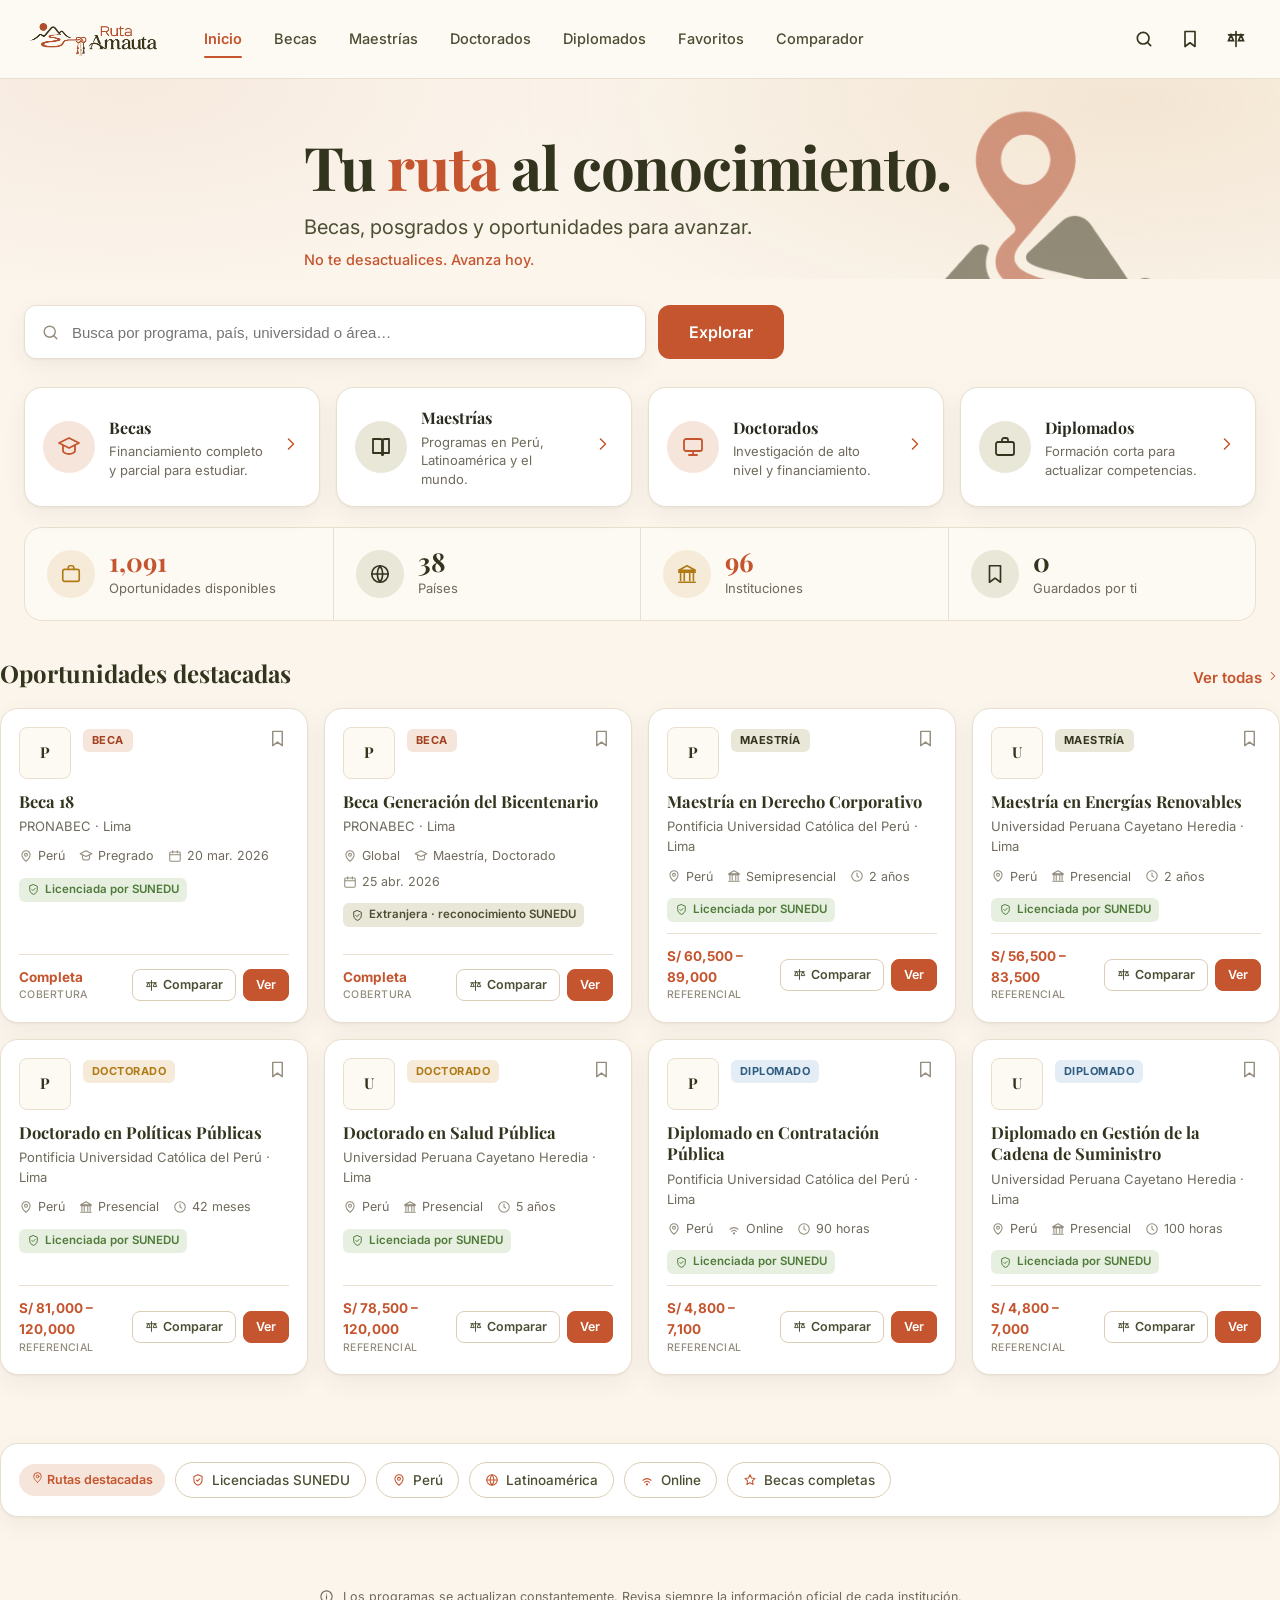
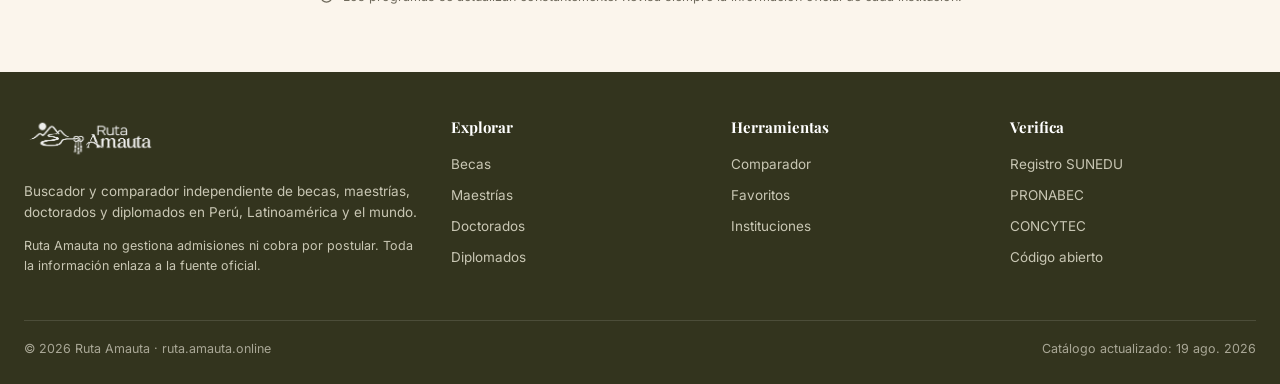
==== commit 00f1d7dd: "Rediseño completo: Ruta Amauta, buscador y comparador de posgrados Reemplaza la interfaz anterior po" ====
--- a/index.html
+++ b/index.html
@@ -1,219 +1,112 @@
 <!DOCTYPE html>
-<html lang="es" data-theme="light">
+<html lang="es">
 <head>
 <meta charset="utf-8">
-<meta name="viewport" content="width=device-width, initial-scale=1, viewport-fit=cover">
-<title>BecaRadar · Buscador avanzado de becas en el mundo</title>
-<meta name="description" content="Buscador avanzado de becas de Perú, Latinoamérica, Europa, Asia, China y el mundo. Filtra por especialidad, fechas, país, distancia, edad, costo y cobertura. Guarda tus becas favoritas en tu navegador.">
-<meta name="theme-color" content="#4f46e5" media="(prefers-color-scheme: light)">
-<meta name="theme-color" content="#0b1020" media="(prefers-color-scheme: dark)">
-<meta property="og:title" content="BecaRadar · Buscador avanzado de becas">
-<meta property="og:description" content="Encuentra y guarda becas de todo el mundo con filtros avanzados.">
+<meta name="viewport" content="width=device-width, initial-scale=1">
+<title>Ruta Amauta — Buscador de becas, maestrías, doctorados y diplomados</title>
+<meta name="description" content="Buscador avanzado y comparador de becas, maestrías, doctorados y diplomados en Perú, Latinoamérica y el mundo. Filtra por país, área, modalidad, costo y licenciamiento SUNEDU.">
+<meta name="theme-color" content="#C4552E">
+<link rel="canonical" href="https://ruta.amauta.online/">
+<meta property="og:title" content="Ruta Amauta — Tu ruta al conocimiento">
+<meta property="og:description" content="Becas, maestrías, doctorados y diplomados en un solo buscador. Compara programas y verifica el licenciamiento SUNEDU.">
 <meta property="og:type" content="website">
+<meta property="og:url" content="https://ruta.amauta.online/">
+<meta property="og:image" content="https://ruta.amauta.online/assets/img/marca.png">
+<meta name="twitter:card" content="summary_large_image">
+
 <link rel="icon" href="assets/img/favicon.svg" type="image/svg+xml">
-<link rel="apple-touch-icon" href="assets/img/logo.svg">
+<link rel="apple-touch-icon" href="assets/img/logo.png">
 <link rel="manifest" href="manifest.webmanifest">
-<link rel="preload" href="data/becas.json" as="fetch" crossorigin="anonymous">
-<link rel="stylesheet" href="assets/css/styles.css">
+<link rel="preconnect" href="https://fonts.googleapis.com">
+<link rel="preconnect" href="https://fonts.gstatic.com" crossorigin>
+<link href="https://fonts.googleapis.com/css2?family=Inter:wght@400;500;600;700&family=Playfair+Display:wght@600;700&display=swap" rel="stylesheet">
+<link rel="stylesheet" href="assets/css/estilos.css">
 </head>
 <body>
-<a class="skip-link" href="#resultados">Saltar al listado de becas</a>
 
-<!-- ============================== ENCABEZADO ============================== -->
-<header class="topbar" id="topbar">
-  <div class="topbar__inner">
-    <a class="brand" href="./" aria-label="BecaRadar, inicio">
-      <img class="brand__logo" src="assets/img/logo.svg" alt="" width="38" height="38">
-      <span class="brand__text">Beca<strong>Radar</strong></span>
+<header class="cabecera">
+  <div class="contenedor cabecera-fila">
+    <a class="marca" href="#/inicio" aria-label="Ruta Amauta — inicio">
+      <img src="assets/img/marca.png" alt="Ruta Amauta">
     </a>
 
-    <form class="search" role="search" id="form-busqueda" autocomplete="off">
-      <svg class="search__icon" viewBox="0 0 24 24" aria-hidden="true"><path d="M21 21l-4.35-4.35M11 19a8 8 0 1 1 0-16 8 8 0 0 1 0 16z"/></svg>
-      <input class="search__input" id="q" type="search" name="q"
-             placeholder="Busca por nombre, país, universidad o carrera…"
-             aria-label="Buscar becas" enterkeyhint="search">
-      <button class="search__clear" type="button" id="btn-limpiar-q" aria-label="Limpiar búsqueda" hidden>&times;</button>
-    </form>
+    <nav class="nav" id="nav">
+      <a href="#/inicio" data-ruta="inicio">Inicio</a>
+      <a href="#/becas" data-ruta="becas">Becas</a>
+      <a href="#/maestrias" data-ruta="maestrias">Maestrías</a>
+      <a href="#/doctorados" data-ruta="doctorados">Doctorados</a>
+      <a href="#/diplomados" data-ruta="diplomados">Diplomados</a>
+      <a href="#/favoritos" data-ruta="favoritos">Favoritos</a>
+      <a href="#/comparador" data-ruta="comparador">Comparador</a>
+    </nav>
 
-    <div class="topbar__actions">
-      <button class="btn btn--ghost btn--icon js-ripple" id="btn-tema" aria-label="Cambiar tema" title="Cambiar tema claro / oscuro">
-        <svg class="ico ico--sol" viewBox="0 0 24 24" aria-hidden="true"><circle cx="12" cy="12" r="4.2"/><path d="M12 2v2.5M12 19.5V22M2 12h2.5M19.5 12H22M4.9 4.9l1.8 1.8M17.3 17.3l1.8 1.8M19.1 4.9l-1.8 1.8M6.7 17.3l-1.8 1.8"/></svg>
-        <svg class="ico ico--luna" viewBox="0 0 24 24" aria-hidden="true"><path d="M20 14.5A8.5 8.5 0 1 1 9.5 4a7 7 0 0 0 10.5 10.5z"/></svg>
+    <div class="acciones-cabecera">
+      <button class="icono-btn" id="btn-buscar-arriba" title="Buscar" aria-label="Buscar">
+        <svg width="20" height="20" viewBox="0 0 24 24" fill="none" stroke="currentColor" stroke-width="2" stroke-linecap="round"><circle cx="11" cy="11" r="7"/><path d="m20 20-3.5-3.5"/></svg>
       </button>
-      <button class="btn btn--ghost btn--icon only-mobile js-ripple" id="btn-abrir-filtros" aria-label="Abrir filtros" aria-expanded="false">
-        <svg class="ico" viewBox="0 0 24 24" aria-hidden="true"><path d="M3 6h18M6 12h12M10 18h4"/></svg>
-      </button>
-      <button class="btn btn--primary js-ripple" id="btn-abrir-guardadas" aria-expanded="false">
-        <svg class="ico" viewBox="0 0 24 24" aria-hidden="true"><path d="M6 3h12a1 1 0 0 1 1 1v17l-7-4-7 4V4a1 1 0 0 1 1-1z"/></svg>
-        <span class="only-desktop">Mis becas</span>
-        <span class="badge" id="contador-guardadas">0</span>
+      <a class="icono-btn" href="#/favoritos" title="Favoritos" aria-label="Favoritos">
+        <svg width="20" height="20" viewBox="0 0 24 24" fill="none" stroke="currentColor" stroke-width="2" stroke-linejoin="round"><path d="M6 3h12v18l-6-4.5L6 21z"/></svg>
+        <span class="globo oculto" id="globo-favoritos">0</span>
+      </a>
+      <a class="icono-btn" href="#/comparador" title="Comparador" aria-label="Comparador">
+        <svg width="20" height="20" viewBox="0 0 24 24" fill="none" stroke="currentColor" stroke-width="2" stroke-linecap="round"><path d="M12 3v18M3 7h18M6 7l-3 7h6zM18 7l-3 7h6z"/></svg>
+        <span class="globo oculto" id="globo-comparador">0</span>
+      </a>
+      <button class="icono-btn menu-movil" id="btn-menu" aria-label="Menú">
+        <svg width="22" height="22" viewBox="0 0 24 24" fill="none" stroke="currentColor" stroke-width="2" stroke-linecap="round"><path d="M4 7h16M4 12h16M4 17h16"/></svg>
       </button>
     </div>
   </div>
-  <div class="topbar__progress" id="barra-progreso" aria-hidden="true"></div>
 </header>
 
-<!-- =============================== PORTADA =============================== -->
-<section class="hero" id="hero">
-  <div class="hero__glow" aria-hidden="true"></div>
-  <div class="hero__inner">
-    <p class="hero__eyebrow">Perú · Latinoamérica · Europa · Asia · China · Mundo</p>
-    <h1 class="hero__title">Encuentra la beca que <span class="grad">sí</span> encaja contigo</h1>
-    <p class="hero__sub">Filtra entre <strong id="hero-total">0</strong> convocatorias por especialidad, fechas, país, distancia, edad, cobertura y costo. Guarda tus favoritas en tu navegador — sin cuentas ni contraseñas.</p>
-    <div class="hero__stats" id="hero-stats">
-      <div class="stat"><span class="stat__num" data-contador="0">0</span><span class="stat__lbl">Becas</span></div>
-      <div class="stat"><span class="stat__num" data-contador="0">0</span><span class="stat__lbl">Países</span></div>
-      <div class="stat"><span class="stat__num" data-contador="0">0</span><span class="stat__lbl">Abiertas hoy</span></div>
-      <div class="stat"><span class="stat__num" data-contador="0">0</span><span class="stat__lbl">Cobertura total</span></div>
-    </div>
-    <div class="hero__chips" id="atajos" role="group" aria-label="Búsquedas rápidas"></div>
+<main id="vista" aria-live="polite">
+  <div class="contenedor seccion">
+    <div class="rejilla"><div class="esqueleto"></div><div class="esqueleto"></div><div class="esqueleto"></div></div>
   </div>
-</section>
+</main>
 
-<!-- ============================== APLICACIÓN ============================== -->
-<main class="layout">
-
-  <!-- ---------- PANEL IZQUIERDO: BECAS GUARDADAS (localStorage) ---------- -->
-  <aside class="panel panel--guardadas" id="panel-guardadas" aria-label="Mis becas guardadas">
-    <div class="panel__head">
-      <h2 class="panel__title">
-        <svg class="ico" viewBox="0 0 24 24" aria-hidden="true"><path d="M6 3h12a1 1 0 0 1 1 1v17l-7-4-7 4V4a1 1 0 0 1 1-1z"/></svg>
-        Mis becas
-      </h2>
-      <button class="btn btn--ghost btn--icon only-mobile" id="btn-cerrar-guardadas" aria-label="Cerrar panel">&times;</button>
-    </div>
-
-    <p class="panel__hint">Se guardan en <strong>este navegador</strong>. Nada viaja a un servidor.</p>
-
-    <div class="guardadas__resumen" id="guardadas-resumen" hidden>
-      <span class="pill pill--sm" id="resumen-abiertas">0 abiertas</span>
-      <span class="pill pill--sm" id="resumen-proxima">—</span>
-    </div>
-
-    <ul class="guardadas" id="lista-guardadas"></ul>
-
-    <div class="vacio vacio--sm" id="guardadas-vacio">
-      <svg viewBox="0 0 24 24" aria-hidden="true" class="vacio__ico"><path d="M6 3h12a1 1 0 0 1 1 1v17l-7-4-7 4V4a1 1 0 0 1 1-1z"/></svg>
-      <p>Aún no guardas ninguna beca.</p>
-      <p class="vacio__sub">Pulsa el marcador <span class="inline-ico">🔖</span> de cualquier tarjeta para tenerla siempre a mano.</p>
-    </div>
-
-    <div class="panel__foot">
-      <button class="btn btn--soft btn--sm js-ripple" id="btn-exportar">Exportar</button>
-      <label class="btn btn--soft btn--sm" for="input-importar">Importar
-        <input type="file" id="input-importar" accept="application/json" hidden>
-      </label>
-      <button class="btn btn--soft btn--sm btn--peligro js-ripple" id="btn-vaciar">Vaciar</button>
-    </div>
-  </aside>
-
-  <!-- ------------------ CENTRO: RESULTADOS DE LA BÚSQUEDA ------------------ -->
-  <section class="resultados" id="resultados" aria-live="polite">
-    <div class="resultados__barra">
-      <div class="resultados__conteo">
-        <strong id="conteo">0</strong> becas encontradas
-        <span class="resultados__de" id="conteo-total"></span>
+<footer class="pie">
+  <div class="contenedor">
+    <div class="pie-rejilla">
+      <div>
+        <div class="pie-marca"><img src="assets/img/marca.png" alt="Ruta Amauta"></div>
+        <p style="margin-top:14px">Buscador y comparador independiente de becas, maestrías, doctorados y diplomados en Perú, Latinoamérica y el mundo.</p>
+        <p style="font-size:12.5px">Ruta Amauta no gestiona admisiones ni cobra por postular. Toda la información enlaza a la fuente oficial.</p>
       </div>
-      <div class="resultados__orden">
-        <label class="sr-only" for="orden">Ordenar por</label>
-        <select id="orden" class="select select--sm">
-          <option value="cierre">Cierra pronto</option>
-          <option value="apertura">Recién abiertas</option>
-          <option value="nombre">Nombre (A-Z)</option>
-          <option value="cobertura">Mayor cobertura</option>
-          <option value="distancia">Más cerca de mí</option>
-          <option value="duracion">Mayor duración</option>
-        </select>
-        <button class="btn btn--ghost btn--icon only-mobile js-ripple" id="btn-filtros-flotante" aria-label="Filtros">
-          <svg class="ico" viewBox="0 0 24 24" aria-hidden="true"><path d="M3 6h18M6 12h12M10 18h4"/></svg>
-        </button>
+      <div>
+        <h4>Explorar</h4>
+        <ul>
+          <li><a href="#/becas">Becas</a></li>
+          <li><a href="#/maestrias">Maestrías</a></li>
+          <li><a href="#/doctorados">Doctorados</a></li>
+          <li><a href="#/diplomados">Diplomados</a></li>
+        </ul>
+      </div>
+      <div>
+        <h4>Herramientas</h4>
+        <ul>
+          <li><a href="#/comparador">Comparador</a></li>
+          <li><a href="#/favoritos">Favoritos</a></li>
+          <li><a href="#/instituciones">Instituciones</a></li>
+        </ul>
+      </div>
+      <div>
+        <h4>Verifica</h4>
+        <ul>
+          <li><a href="https://enlinea.sunedu.gob.pe/" target="_blank" rel="noopener">Registro SUNEDU</a></li>
+          <li><a href="https://www.gob.pe/pronabec" target="_blank" rel="noopener">PRONABEC</a></li>
+          <li><a href="https://www.gob.pe/concytec" target="_blank" rel="noopener">CONCYTEC</a></li>
+          <li><a href="https://github.com/oprbguitar/becas" target="_blank" rel="noopener">Código abierto</a></li>
+        </ul>
       </div>
     </div>
-
-    <div class="chips-activos" id="chips-activos" aria-label="Filtros aplicados"></div>
-
-    <div class="grid" id="grid-becas"></div>
-
-    <div class="vacio" id="resultados-vacio" hidden>
-      <div class="vacio__ico vacio__ico--grande" aria-hidden="true">🔍</div>
-      <h3>Ninguna beca coincide con esos filtros</h3>
-      <p class="vacio__sub">Prueba ampliando el rango de fechas, la región o quitando algún filtro.</p>
-      <button class="btn btn--primary js-ripple" id="btn-reset-vacio">Limpiar todos los filtros</button>
-    </div>
-
-    <div class="cargar-mas" id="cargar-mas" hidden>
-      <button class="btn btn--soft js-ripple" id="btn-cargar-mas">Ver más becas</button>
-    </div>
-  </section>
-
-  <!-- ------------------------ DERECHA: FILTROS ------------------------ -->
-  <aside class="panel panel--filtros" id="panel-filtros" aria-label="Filtros de búsqueda">
-    <div class="panel__head">
-      <h2 class="panel__title">
-        <svg class="ico" viewBox="0 0 24 24" aria-hidden="true"><path d="M3 6h18M6 12h12M10 18h4"/></svg>
-        Filtros
-      </h2>
-      <button class="btn btn--ghost btn--sm" id="btn-reset">Limpiar</button>
-      <button class="btn btn--ghost btn--icon only-mobile" id="btn-cerrar-filtros" aria-label="Cerrar filtros">&times;</button>
-    </div>
-
-    <div class="filtros" id="filtros">
-      <!-- Los grupos de filtros se generan desde assets/js/filtros.js -->
-    </div>
-
-    <div class="panel__foot panel__foot--sticky only-mobile">
-      <button class="btn btn--primary btn--bloque js-ripple" id="btn-aplicar-movil">Ver <span id="conteo-movil">0</span> becas</button>
-    </div>
-  </aside>
-</main>
-
-<!-- ============================== PIE ============================== -->
-<footer class="pie">
-  <div class="pie__inner">
-    <div>
-      <p class="pie__marca"><img src="assets/img/logo.svg" alt="" width="24" height="24"> Beca<strong>Radar</strong></p>
-      <p class="pie__nota">Proyecto abierto. Los datos se actualizan automáticamente desde las webs oficiales de cada convocatoria.</p>
-    </div>
-    <div class="pie__meta">
-      <p>Última actualización del catálogo: <strong id="pie-actualizado">—</strong></p>
-      <p><strong id="pie-total">0</strong> becas en el catálogo</p>
-      <p class="pie__aviso">Las fechas son referenciales: <strong>verifica siempre la convocatoria oficial</strong> en el enlace de cada beca.</p>
+    <div class="pie-abajo">
+      <span>© <span id="anio"></span> Ruta Amauta · ruta.amauta.online</span>
+      <span id="pie-actualizado"></span>
     </div>
   </div>
 </footer>
 
-<div class="overlay" id="overlay" hidden></div>
-
-<!-- Plantilla de tarjeta de beca -->
-<template id="tpl-beca">
-  <article class="card" tabindex="-1">
-    <header class="card__head">
-      <div class="card__region"><span class="card__bandera" aria-hidden="true"></span><span class="card__pais"></span></div>
-      <button class="card__guardar js-ripple" type="button" aria-pressed="false" aria-label="Guardar beca">
-        <svg viewBox="0 0 24 24" aria-hidden="true"><path d="M6 3h12a1 1 0 0 1 1 1v17l-7-4-7 4V4a1 1 0 0 1 1-1z"/></svg>
-      </button>
-    </header>
-    <h3 class="card__titulo"></h3>
-    <p class="card__org"></p>
-    <p class="card__desc"></p>
-    <ul class="card__tags"></ul>
-    <dl class="card__datos"></dl>
-    <div class="card__estado"></div>
-    <details class="card__req">
-      <summary>Ver requisitos <span class="card__req-n"></span></summary>
-      <ul class="card__req-lista"></ul>
-      <p class="card__req-fuente"></p>
-    </details>
-    <footer class="card__foot">
-      <a class="btn btn--primary btn--sm js-ripple card__postular" target="_blank" rel="noopener noreferrer">
-        Postular ahora
-        <svg class="ico ico--xs" viewBox="0 0 24 24" aria-hidden="true"><path d="M7 17L17 7M9 7h8v8"/></svg>
-      </a>
-      <a class="btn btn--soft btn--sm js-ripple card__requisitos" target="_blank" rel="noopener noreferrer">Bases oficiales</a>
-    </footer>
-  </article>
-</template>
-
-<script type="module" src="assets/js/app.js"></script>
+<script src="assets/js/ruta.js"></script>
 </body>
 </html>
--- a/assets/css/estilos.css
+++ b/assets/css/estilos.css
@@ -0,0 +1,470 @@
+/* Ruta Amauta — sistema de diseño
+   Paleta tomada del logotipo: terracota, oliva, arena sobre crema. */
+
+:root {
+  --crema: #FBF5EC;
+  --crema-2: #FDF9F3;
+  --blanco: #FFFFFF;
+  --terracota: #C4552E;
+  --terracota-osc: #A2401F;
+  --terracota-suave: #F6E5DA;
+  --oliva: #33341E;
+  --oliva-2: #4C4E33;
+  --oliva-suave: #E8E7D8;
+  --arena: #D9AE7A;
+  --arena-suave: #F6EBD9;
+  --texto: #2B2B20;
+  --suave: #6F6A5C;
+  --tenue: #948D7D;
+  --borde: #EADFCE;
+  --borde-fuerte: #DCCDB6;
+  --verde: #4F7A3A;
+  --verde-suave: #E7F0E0;
+  --ambar: #B07A16;
+  --ambar-suave: #FBEFD5;
+
+  --r-sm: 8px;
+  --r: 12px;
+  --r-lg: 18px;
+  --r-xl: 26px;
+  --sombra: 0 1px 2px rgba(51, 52, 30, .05), 0 8px 24px rgba(51, 52, 30, .06);
+  --sombra-alta: 0 2px 6px rgba(51, 52, 30, .07), 0 18px 46px rgba(51, 52, 30, .12);
+  --display: "Playfair Display", Georgia, "Times New Roman", serif;
+  --ui: "Inter", system-ui, -apple-system, "Segoe UI", Roboto, sans-serif;
+  --ancho: 1280px;
+}
+
+* { box-sizing: border-box; }
+
+html { scroll-behavior: smooth; }
+
+body {
+  margin: 0;
+  font-family: var(--ui);
+  font-size: 15px;
+  line-height: 1.55;
+  color: var(--texto);
+  background: var(--crema);
+  -webkit-font-smoothing: antialiased;
+}
+
+a { color: inherit; text-decoration: none; }
+button { font: inherit; color: inherit; cursor: pointer; }
+img { max-width: 100%; }
+
+.contenedor { width: 100%; max-width: var(--ancho); margin: 0 auto; padding: 0 24px; }
+.oculto { display: none !important; }
+.solo-lectores {
+  position: absolute; width: 1px; height: 1px; overflow: hidden;
+  clip: rect(0 0 0 0); white-space: nowrap;
+}
+
+/* ---------------------------------------------------------- cabecera */
+.cabecera {
+  position: sticky; top: 0; z-index: 60;
+  background: rgba(253, 249, 243, .92);
+  backdrop-filter: blur(10px);
+  border-bottom: 1px solid var(--borde);
+}
+.cabecera-fila {
+  display: flex; align-items: center; gap: 28px;
+  height: 78px;
+}
+.marca { display: flex; align-items: center; flex: none; }
+.marca img { height: 46px; width: auto; display: block; }
+
+.nav { display: flex; align-items: center; gap: 4px; flex: 1; }
+.nav a {
+  position: relative; padding: 10px 14px; border-radius: var(--r-sm);
+  font-size: 14.5px; font-weight: 500; color: var(--oliva-2);
+  transition: color .15s, background .15s;
+}
+.nav a:hover { color: var(--terracota); background: var(--terracota-suave); }
+.nav a.activo { color: var(--terracota); font-weight: 600; }
+.nav a.activo::after {
+  content: ""; position: absolute; left: 14px; right: 14px; bottom: 2px;
+  height: 2px; background: var(--terracota); border-radius: 2px;
+}
+.acciones-cabecera { display: flex; align-items: center; gap: 6px; flex: none; }
+.icono-btn {
+  position: relative; width: 40px; height: 40px; display: grid; place-items: center;
+  border: 0; background: transparent; border-radius: 50%; color: var(--oliva);
+  transition: background .15s;
+}
+.icono-btn:hover { background: var(--oliva-suave); }
+.globo {
+  position: absolute; top: 4px; right: 3px; min-width: 18px; height: 18px;
+  padding: 0 5px; border-radius: 9px; background: var(--terracota); color: #fff;
+  font-size: 11px; font-weight: 700; display: grid; place-items: center;
+  border: 2px solid var(--crema-2);
+}
+.menu-movil { display: none; }
+
+/* ---------------------------------------------------------- portada */
+.portada { position: relative; overflow: hidden; padding: 56px 0 8px; }
+.portada::before {
+  content: ""; position: absolute; inset: 0;
+  background:
+    radial-gradient(900px 380px at 88% 12%, rgba(217, 174, 122, .22), transparent 70%),
+    radial-gradient(700px 320px at 10% 0%, rgba(196, 85, 46, .07), transparent 70%);
+  pointer-events: none;
+}
+.portada-arte {
+  position: absolute; right: -40px; top: 10px; width: min(46%, 620px);
+  opacity: .55; pointer-events: none; user-select: none;
+}
+.portada-texto { position: relative; max-width: 720px; }
+.titulo {
+  font-family: var(--display); font-weight: 700; letter-spacing: -.02em;
+  font-size: clamp(34px, 5.2vw, 60px); line-height: 1.05; margin: 0 0 14px;
+  color: var(--oliva);
+}
+.titulo em { font-style: normal; color: var(--terracota); }
+.bajada { font-size: clamp(16px, 1.6vw, 20px); color: var(--oliva-2); margin: 0 0 6px; }
+.lema { font-size: 14.5px; color: var(--terracota); font-weight: 500; margin: 0; }
+
+/* ---------------------------------------------------------- buscador */
+.buscador-portada { display: flex; gap: 12px; margin: 26px 0 0; max-width: 760px; }
+.campo-busqueda {
+  flex: 1; display: flex; align-items: center; gap: 10px;
+  background: var(--blanco); border: 1px solid var(--borde);
+  border-radius: var(--r); padding: 0 16px; height: 54px;
+  box-shadow: var(--sombra);
+}
+.campo-busqueda:focus-within { border-color: var(--arena); box-shadow: 0 0 0 3px var(--arena-suave); }
+.campo-busqueda input { flex: 1; border: 0; outline: 0; background: transparent; font-size: 15px; }
+.campo-busqueda svg { color: var(--tenue); flex: none; }
+
+.btn {
+  display: inline-flex; align-items: center; justify-content: center; gap: 8px;
+  height: 44px; padding: 0 20px; border-radius: var(--r);
+  border: 1px solid transparent; font-size: 14.5px; font-weight: 600;
+  transition: background .15s, border-color .15s, color .15s, transform .1s;
+}
+.btn:active { transform: translateY(1px); }
+.btn-primario { background: var(--terracota); color: #fff; }
+.btn-primario:hover { background: var(--terracota-osc); }
+.btn-alto { height: 54px; padding: 0 30px; font-size: 16px; }
+.btn-linea { background: var(--blanco); border-color: var(--borde-fuerte); color: var(--oliva); }
+.btn-linea:hover { border-color: var(--terracota); color: var(--terracota); }
+.btn-oliva { background: var(--oliva); color: #fff; }
+.btn-oliva:hover { background: var(--oliva-2); }
+.btn-texto { background: transparent; border: 0; color: var(--terracota); font-weight: 600; padding: 0; height: auto; }
+.btn-texto:hover { text-decoration: underline; }
+
+/* ---------------------------------------------------------- tarjetas de ruta */
+.rutas { display: grid; grid-template-columns: repeat(4, 1fr); gap: 16px; margin-top: 28px; }
+.ruta {
+  display: flex; align-items: center; gap: 14px; padding: 18px;
+  background: var(--blanco); border: 1px solid var(--borde); border-radius: var(--r-lg);
+  box-shadow: var(--sombra); transition: transform .15s, box-shadow .15s, border-color .15s;
+}
+.ruta:hover { transform: translateY(-2px); box-shadow: var(--sombra-alta); border-color: var(--arena); }
+.ruta-icono {
+  width: 52px; height: 52px; border-radius: 50%; flex: none;
+  display: grid; place-items: center; background: var(--terracota-suave); color: var(--terracota);
+}
+.ruta:nth-child(2n) .ruta-icono { background: var(--oliva-suave); color: var(--oliva); }
+.ruta h3 { margin: 0 0 2px; font-size: 16px; font-weight: 700; font-family: var(--display); }
+.ruta p { margin: 0; font-size: 13px; color: var(--suave); line-height: 1.4; }
+.ruta-flecha { margin-left: auto; color: var(--terracota); flex: none; }
+
+/* ---------------------------------------------------------- métricas */
+.metricas {
+  display: grid; grid-template-columns: repeat(4, 1fr); margin-top: 20px;
+  background: var(--crema-2); border: 1px solid var(--borde); border-radius: var(--r-lg);
+  overflow: hidden;
+}
+.metrica { display: flex; align-items: center; gap: 14px; padding: 20px 22px; }
+.metrica + .metrica { border-left: 1px solid var(--borde); }
+.metrica-icono {
+  width: 48px; height: 48px; border-radius: 50%; flex: none; display: grid; place-items: center;
+  background: var(--arena-suave); color: var(--ambar);
+}
+.metrica b { display: block; font-family: var(--display); font-size: 26px; line-height: 1.1; color: var(--terracota); }
+.metrica span { font-size: 13px; color: var(--suave); }
+.metrica.oliva .metrica-icono { background: var(--oliva-suave); color: var(--oliva); }
+.metrica.oliva b { color: var(--oliva); }
+
+/* ---------------------------------------------------------- secciones */
+.seccion { padding: 34px 0; }
+.seccion-cabecera { display: flex; align-items: baseline; justify-content: space-between; margin-bottom: 16px; gap: 16px; }
+.seccion-cabecera h2 { font-family: var(--display); font-size: 24px; margin: 0; color: var(--oliva); font-weight: 700; }
+
+/* ---------------------------------------------------------- panel de filtros */
+.panel-filtros {
+  background: var(--blanco); border: 1px solid var(--borde); border-radius: var(--r-lg);
+  padding: 18px; box-shadow: var(--sombra); margin-bottom: 18px;
+}
+.rejilla-filtros { display: grid; grid-template-columns: repeat(4, 1fr); gap: 14px; }
+.rejilla-filtros .ancho-2 { grid-column: span 2; }
+.campo { display: flex; flex-direction: column; gap: 5px; }
+.campo label { font-size: 12px; font-weight: 600; color: var(--suave); letter-spacing: .01em; }
+.campo select, .campo input[type="text"], .campo input[type="number"] {
+  height: 42px; padding: 0 12px; border: 1px solid var(--borde);
+  border-radius: var(--r-sm); background: var(--crema-2); font: inherit; font-size: 14px;
+  color: var(--texto); outline: 0; appearance: none;
+}
+.campo select {
+  background-image: url("data:image/svg+xml,%3Csvg xmlns='http://www.w3.org/2000/svg' width='14' height='14' viewBox='0 0 24 24' fill='none' stroke='%236F6A5C' stroke-width='2.5' stroke-linecap='round'%3E%3Cpath d='M6 9l6 6 6-6'/%3E%3C/svg%3E");
+  background-repeat: no-repeat; background-position: right 12px center; padding-right: 34px;
+}
+.campo select:focus, .campo input:focus { border-color: var(--arena); box-shadow: 0 0 0 3px var(--arena-suave); }
+.campo-busqueda-linea {
+  display: flex; align-items: center; gap: 9px; height: 42px; padding: 0 12px;
+  border: 1px solid var(--borde); border-radius: var(--r-sm); background: var(--crema-2);
+}
+.campo-busqueda-linea input { flex: 1; border: 0; background: transparent; outline: 0; font-size: 14px; }
+.campo-busqueda-linea svg { color: var(--tenue); flex: none; }
+
+.fila-filtros {
+  display: flex; align-items: center; gap: 10px; flex-wrap: wrap;
+  margin-top: 14px; padding-top: 14px; border-top: 1px solid var(--borde);
+}
+.etiqueta-fila { font-size: 12.5px; font-weight: 600; color: var(--terracota); background: var(--terracota-suave); padding: 6px 12px; border-radius: 20px; }
+.pastilla {
+  display: inline-flex; align-items: center; gap: 7px; height: 36px; padding: 0 15px;
+  border: 1px solid var(--borde-fuerte); border-radius: 20px; background: var(--blanco);
+  font-size: 13.5px; font-weight: 500; color: var(--oliva-2); transition: all .15s;
+}
+.pastilla:hover { border-color: var(--terracota); color: var(--terracota); }
+.pastilla.activa { background: var(--terracota); border-color: var(--terracota); color: #fff; }
+.pastilla.activa svg { color: #fff; }
+.pastilla svg { color: var(--terracota); flex: none; }
+.derecha { margin-left: auto; display: flex; align-items: center; gap: 10px; }
+.derecha label { font-size: 13px; color: var(--suave); }
+.derecha select { height: 36px; border-radius: 18px; }
+
+/* ---------------------------------------------------------- resultados */
+.barra-resultados { display: flex; align-items: center; justify-content: space-between; margin-bottom: 14px; gap: 12px; flex-wrap: wrap; }
+.conteo { font-size: 14px; color: var(--suave); }
+.conteo b { color: var(--terracota); }
+
+.rejilla { display: grid; grid-template-columns: repeat(3, 1fr); gap: 16px; }
+.rejilla.dos { grid-template-columns: repeat(2, 1fr); }
+.rejilla.cuatro { grid-template-columns: repeat(4, 1fr); }
+
+.tarjeta {
+  position: relative; display: flex; flex-direction: column;
+  background: var(--blanco); border: 1px solid var(--borde); border-radius: var(--r-lg);
+  padding: 18px; box-shadow: var(--sombra);
+  transition: transform .15s, box-shadow .15s, border-color .15s;
+}
+.tarjeta:hover { transform: translateY(-3px); box-shadow: var(--sombra-alta); border-color: var(--arena); }
+.tarjeta-alto { min-height: 100%; }
+.tarjeta-sup { display: flex; align-items: flex-start; gap: 12px; margin-bottom: 12px; }
+.logo {
+  width: 52px; height: 52px; flex: none; border-radius: var(--r-sm);
+  border: 1px solid var(--borde); background: var(--crema-2);
+  display: grid; place-items: center; overflow: hidden;
+  font-family: var(--display); font-weight: 700; font-size: 15px; color: var(--oliva);
+}
+.logo { position: relative; }
+.logo img { position: absolute; inset: 0; width: 100%; height: 100%;
+  object-fit: contain; padding: 22%; background: var(--blanco); }
+.insignia {
+  display: inline-flex; align-items: center; gap: 5px; height: 23px; padding: 0 9px;
+  border-radius: 6px; font-size: 11px; font-weight: 700; letter-spacing: .04em;
+  text-transform: uppercase;
+}
+.insignia.beca { background: var(--terracota-suave); color: var(--terracota-osc); }
+.insignia.maestria { background: var(--oliva-suave); color: var(--oliva); }
+.insignia.doctorado { background: var(--arena-suave); color: var(--ambar); }
+.insignia.diplomado { background: #E4EDF5; color: #2F5D82; }
+.marcador { margin-left: auto; border: 0; background: transparent; color: var(--tenue); padding: 2px; }
+.marcador:hover { color: var(--terracota); }
+.marcador.activo { color: var(--terracota); }
+
+.tarjeta h3 {
+  margin: 0 0 4px; font-size: 16.5px; line-height: 1.3; font-weight: 700;
+  font-family: var(--display); color: var(--oliva);
+}
+.tarjeta .institucion { font-size: 13px; color: var(--suave); margin: 0 0 10px; }
+.meta { display: flex; flex-wrap: wrap; gap: 6px 14px; font-size: 12.5px; color: var(--suave); margin-bottom: 12px; }
+.meta span { display: inline-flex; align-items: center; gap: 5px; }
+.meta svg { color: var(--tenue); flex: none; }
+.tarjeta-pie {
+  margin-top: auto; padding-top: 12px; border-top: 1px solid var(--borde);
+  display: flex; align-items: center; justify-content: space-between; gap: 10px;
+}
+.precio { font-size: 13.5px; font-weight: 700; color: var(--terracota); }
+.precio small { display: block; font-size: 10.5px; font-weight: 500; color: var(--tenue); text-transform: uppercase; letter-spacing: .04em; }
+.acciones-tarjeta { display: flex; gap: 7px; }
+.mini {
+  height: 32px; padding: 0 12px; border-radius: var(--r-sm); font-size: 12.5px;
+  font-weight: 600; border: 1px solid var(--borde-fuerte); background: var(--blanco); color: var(--oliva-2);
+  display: inline-flex; align-items: center; gap: 5px; transition: all .15s;
+}
+.mini:hover { border-color: var(--terracota); color: var(--terracota); }
+.mini.lleno { background: var(--terracota); border-color: var(--terracota); color: #fff; }
+.mini.lleno:hover { background: var(--terracota-osc); color: #fff; }
+.mini.en-comparador { background: var(--oliva); border-color: var(--oliva); color: #fff; }
+
+/* sellos de licenciamiento */
+.sello { display: inline-flex; align-items: center; gap: 5px; font-size: 11.5px; font-weight: 600; padding: 3px 8px; border-radius: 6px; }
+.sello.ok { background: var(--verde-suave); color: var(--verde); }
+.sello.proceso { background: var(--ambar-suave); color: var(--ambar); }
+.sello.ext { background: var(--oliva-suave); color: var(--oliva-2); }
+
+/* ---------------------------------------------------------- paginación */
+.paginacion { display: flex; align-items: center; justify-content: center; gap: 6px; margin: 28px 0 8px; flex-wrap: wrap; }
+.paginacion button {
+  min-width: 38px; height: 38px; padding: 0 10px; border-radius: var(--r-sm);
+  border: 1px solid var(--borde); background: var(--blanco); font-size: 14px; font-weight: 600;
+  color: var(--oliva-2);
+}
+.paginacion button:hover:not(:disabled) { border-color: var(--terracota); color: var(--terracota); }
+.paginacion button.activa { background: var(--terracota); border-color: var(--terracota); color: #fff; }
+.paginacion button:disabled { opacity: .4; cursor: default; }
+.paginacion .puntos { border: 0; background: transparent; cursor: default; }
+
+/* ---------------------------------------------------------- comparador */
+.bandeja-comparador {
+  display: flex; align-items: center; gap: 14px; flex-wrap: wrap;
+  background: var(--blanco); border: 1px solid var(--borde); border-radius: var(--r-lg);
+  padding: 16px 18px; box-shadow: var(--sombra); margin-bottom: 20px;
+}
+.bandeja-titulo { font-size: 13.5px; color: var(--suave); max-width: 160px; line-height: 1.35; }
+.ficha-comparador {
+  display: flex; align-items: center; gap: 10px; padding: 8px 12px; min-width: 250px;
+  border: 1px solid var(--borde); border-radius: var(--r); background: var(--crema-2);
+}
+.ficha-num {
+  width: 26px; height: 26px; border-radius: 50%; flex: none; display: grid; place-items: center;
+  background: var(--terracota); color: #fff; font-size: 12px; font-weight: 700;
+}
+.ficha-comparador:nth-of-type(3) .ficha-num { background: var(--oliva); }
+.ficha-comparador:nth-of-type(4) .ficha-num { background: var(--arena); color: var(--oliva); }
+.ficha-comparador .nombre { flex: 1; font-size: 13.5px; font-weight: 600; line-height: 1.3; }
+.ficha-comparador .quitar { border: 0; background: transparent; color: var(--tenue); padding: 2px; }
+.ficha-comparador .quitar:hover { color: var(--terracota); }
+.ficha-vacia {
+  display: flex; align-items: center; justify-content: center; gap: 8px; min-width: 220px;
+  padding: 14px; border: 1.5px dashed var(--borde-fuerte); border-radius: var(--r);
+  color: var(--suave); font-size: 13.5px; font-weight: 600;
+}
+
+.tabla-comparador {
+  display: grid; gap: 0; background: var(--blanco); border: 1px solid var(--borde);
+  border-radius: var(--r-lg); overflow: hidden; box-shadow: var(--sombra);
+}
+.tc-fila { display: grid; border-bottom: 1px solid var(--borde); }
+.tc-fila:last-child { border-bottom: 0; }
+.tc-celda { padding: 13px 16px; font-size: 13.5px; min-width: 0; }
+.tc-celda + .tc-celda { border-left: 1px solid var(--borde); }
+.tc-etiqueta { display: flex; align-items: center; gap: 9px; color: var(--suave); font-weight: 600; background: var(--crema-2); }
+.tc-etiqueta svg { color: var(--tenue); flex: none; }
+.tc-cabecera .tc-celda { background: var(--crema-2); }
+.tc-cabecera .tc-titulo { display: flex; align-items: center; gap: 11px; }
+.tc-cabecera h4 { margin: 0; font-family: var(--display); font-size: 15px; line-height: 1.25; color: var(--oliva); }
+.tc-cabecera small { color: var(--suave); font-size: 12px; }
+.tc-mejor { color: var(--verde); font-weight: 700; }
+.tc-fila.destacada .tc-celda { background: #FCFBF6; }
+
+.anillo { display: inline-flex; align-items: center; gap: 9px; }
+.anillo svg { flex: none; }
+.anillo .valor { font-size: 13.5px; font-weight: 700; }
+
+.panel-recomendacion {
+  background: var(--blanco); border: 1px solid var(--borde); border-radius: var(--r-lg);
+  padding: 20px; box-shadow: var(--sombra); align-self: start; position: sticky; top: 96px;
+}
+.panel-recomendacion h3 {
+  display: flex; align-items: center; gap: 9px; margin: 0 0 16px;
+  font-family: var(--display); font-size: 18px; color: var(--terracota);
+}
+.reco { display: flex; gap: 12px; padding: 13px 0; border-bottom: 1px solid var(--borde); }
+.reco:last-of-type { border-bottom: 0; }
+.reco-icono { width: 34px; height: 34px; border-radius: 50%; flex: none; display: grid; place-items: center; background: var(--oliva-suave); color: var(--oliva); }
+.reco b { display: block; font-size: 14px; margin-bottom: 2px; }
+.reco span { font-size: 12.5px; color: var(--suave); line-height: 1.4; display: block; }
+
+/* ---------------------------------------------------------- ficha / modal */
+.velo {
+  position: fixed; inset: 0; z-index: 100; background: rgba(43, 43, 32, .5);
+  backdrop-filter: blur(3px); display: grid; place-items: center; padding: 24px;
+  animation: aparecer .15s ease;
+}
+@keyframes aparecer { from { opacity: 0 } to { opacity: 1 } }
+.modal {
+  width: min(760px, 100%); max-height: 88vh; overflow: auto; background: var(--crema-2);
+  border-radius: var(--r-xl); box-shadow: var(--sombra-alta); position: relative;
+}
+.modal-cabecera { padding: 26px 28px 20px; border-bottom: 1px solid var(--borde); background: var(--blanco); border-radius: var(--r-xl) var(--r-xl) 0 0; }
+.modal-cabecera .sup { display: flex; align-items: flex-start; gap: 14px; }
+.modal-cabecera h2 { font-family: var(--display); font-size: 24px; margin: 8px 0 4px; color: var(--oliva); line-height: 1.2; }
+.cerrar { position: absolute; top: 16px; right: 18px; width: 36px; height: 36px; border-radius: 50%; border: 0; background: var(--crema); color: var(--oliva); display: grid; place-items: center; }
+.cerrar:hover { background: var(--terracota-suave); color: var(--terracota); }
+.modal-cuerpo { padding: 22px 28px 28px; }
+.datos { display: grid; grid-template-columns: repeat(2, 1fr); gap: 1px; background: var(--borde); border: 1px solid var(--borde); border-radius: var(--r); overflow: hidden; margin-bottom: 20px; }
+.dato { background: var(--blanco); padding: 13px 15px; }
+.dato span { display: block; font-size: 11.5px; text-transform: uppercase; letter-spacing: .05em; color: var(--tenue); margin-bottom: 3px; }
+.dato b { font-size: 14px; font-weight: 600; color: var(--texto); }
+.modal-acciones { display: flex; gap: 10px; flex-wrap: wrap; }
+.aviso {
+  display: flex; gap: 10px; align-items: flex-start; margin-top: 18px; padding: 13px 15px;
+  background: var(--arena-suave); border-radius: var(--r); font-size: 12.5px; color: #7A5A22; line-height: 1.5;
+}
+.aviso svg { flex: none; margin-top: 1px; }
+
+/* ---------------------------------------------------------- vacío / carga */
+.vacio { text-align: center; padding: 64px 24px; color: var(--suave); }
+.vacio svg { color: var(--borde-fuerte); margin-bottom: 14px; }
+.vacio h3 { font-family: var(--display); font-size: 20px; color: var(--oliva); margin: 0 0 6px; }
+.esqueleto { height: 190px; border-radius: var(--r-lg); background: linear-gradient(90deg, #F3ECE1 25%, #FAF5EC 50%, #F3ECE1 75%); background-size: 200% 100%; animation: brillo 1.2s infinite; }
+@keyframes brillo { from { background-position: 200% 0 } to { background-position: -200% 0 } }
+
+/* ---------------------------------------------------------- pie */
+.pie { margin-top: 48px; background: var(--oliva); color: #D8D6C4; padding: 44px 0 26px; }
+.pie-rejilla { display: grid; grid-template-columns: 1.6fr 1fr 1fr 1fr; gap: 34px; }
+.pie h4 { font-family: var(--display); color: #fff; font-size: 15px; margin: 0 0 12px; }
+.pie ul { list-style: none; padding: 0; margin: 0; display: grid; gap: 8px; }
+.pie a { font-size: 13.5px; color: #C9C7B4; }
+.pie a:hover { color: var(--arena); }
+.pie p { font-size: 13.5px; line-height: 1.6; margin: 0 0 12px; color: #C9C7B4; }
+.pie-marca img { height: 44px; filter: brightness(0) invert(1); opacity: .92; }
+.pie-abajo { margin-top: 32px; padding-top: 18px; border-top: 1px solid rgba(255,255,255,.12); font-size: 12.5px; color: #A9A796; display: flex; justify-content: space-between; gap: 16px; flex-wrap: wrap; }
+
+.aviso-legal { display: flex; align-items: center; justify-content: center; gap: 9px; padding: 18px; font-size: 12.5px; color: var(--suave); }
+
+/* ---------------------------------------------------------- responsive */
+@media (max-width: 1080px) {
+  .rutas, .metricas { grid-template-columns: repeat(2, 1fr); }
+  .metrica:nth-child(3) { border-left: 0; }
+  .metrica:nth-child(n+3) { border-top: 1px solid var(--borde); }
+  .rejilla, .rejilla.cuatro { grid-template-columns: repeat(2, 1fr); }
+  .rejilla-filtros { grid-template-columns: repeat(2, 1fr); }
+  .pie-rejilla { grid-template-columns: repeat(2, 1fr); }
+}
+@media (max-width: 860px) {
+  .nav { display: none; }
+  .nav.abierto {
+    display: flex; flex-direction: column; align-items: stretch; gap: 2px;
+    position: absolute; top: 78px; left: 0; right: 0; padding: 12px 20px 18px;
+    background: var(--crema-2); border-bottom: 1px solid var(--borde); box-shadow: var(--sombra);
+  }
+  .menu-movil { display: grid; }
+  .portada-arte { display: none; }
+  .portada { padding: 32px 0 4px; }
+  .buscador-portada { flex-direction: column; }
+  .btn-alto { width: 100%; }
+}
+@media (max-width: 720px) {
+  .contenedor { padding: 0 16px; }
+  .rutas, .metricas, .rejilla, .rejilla.dos, .rejilla.cuatro, .rejilla-filtros { grid-template-columns: 1fr; }
+  .rejilla-filtros .ancho-2 { grid-column: auto; }
+  .metrica + .metrica { border-left: 0; border-top: 1px solid var(--borde); }
+  .datos { grid-template-columns: 1fr; }
+  .panel-recomendacion { position: static; }
+  .marca img { height: 38px; }
+  .cabecera-fila { height: 66px; }
+  .nav.abierto { top: 66px; }
+}
+
+/* el comparador siempre desplaza en horizontal, nunca la página */
+.envoltura-scroll { overflow-x: auto; -webkit-overflow-scrolling: touch; }
+.envoltura-scroll .tabla-comparador { min-width: 720px; }
+
+@media (max-width: 980px) {
+  .rejilla-comparador { grid-template-columns: 1fr !important; }
+}
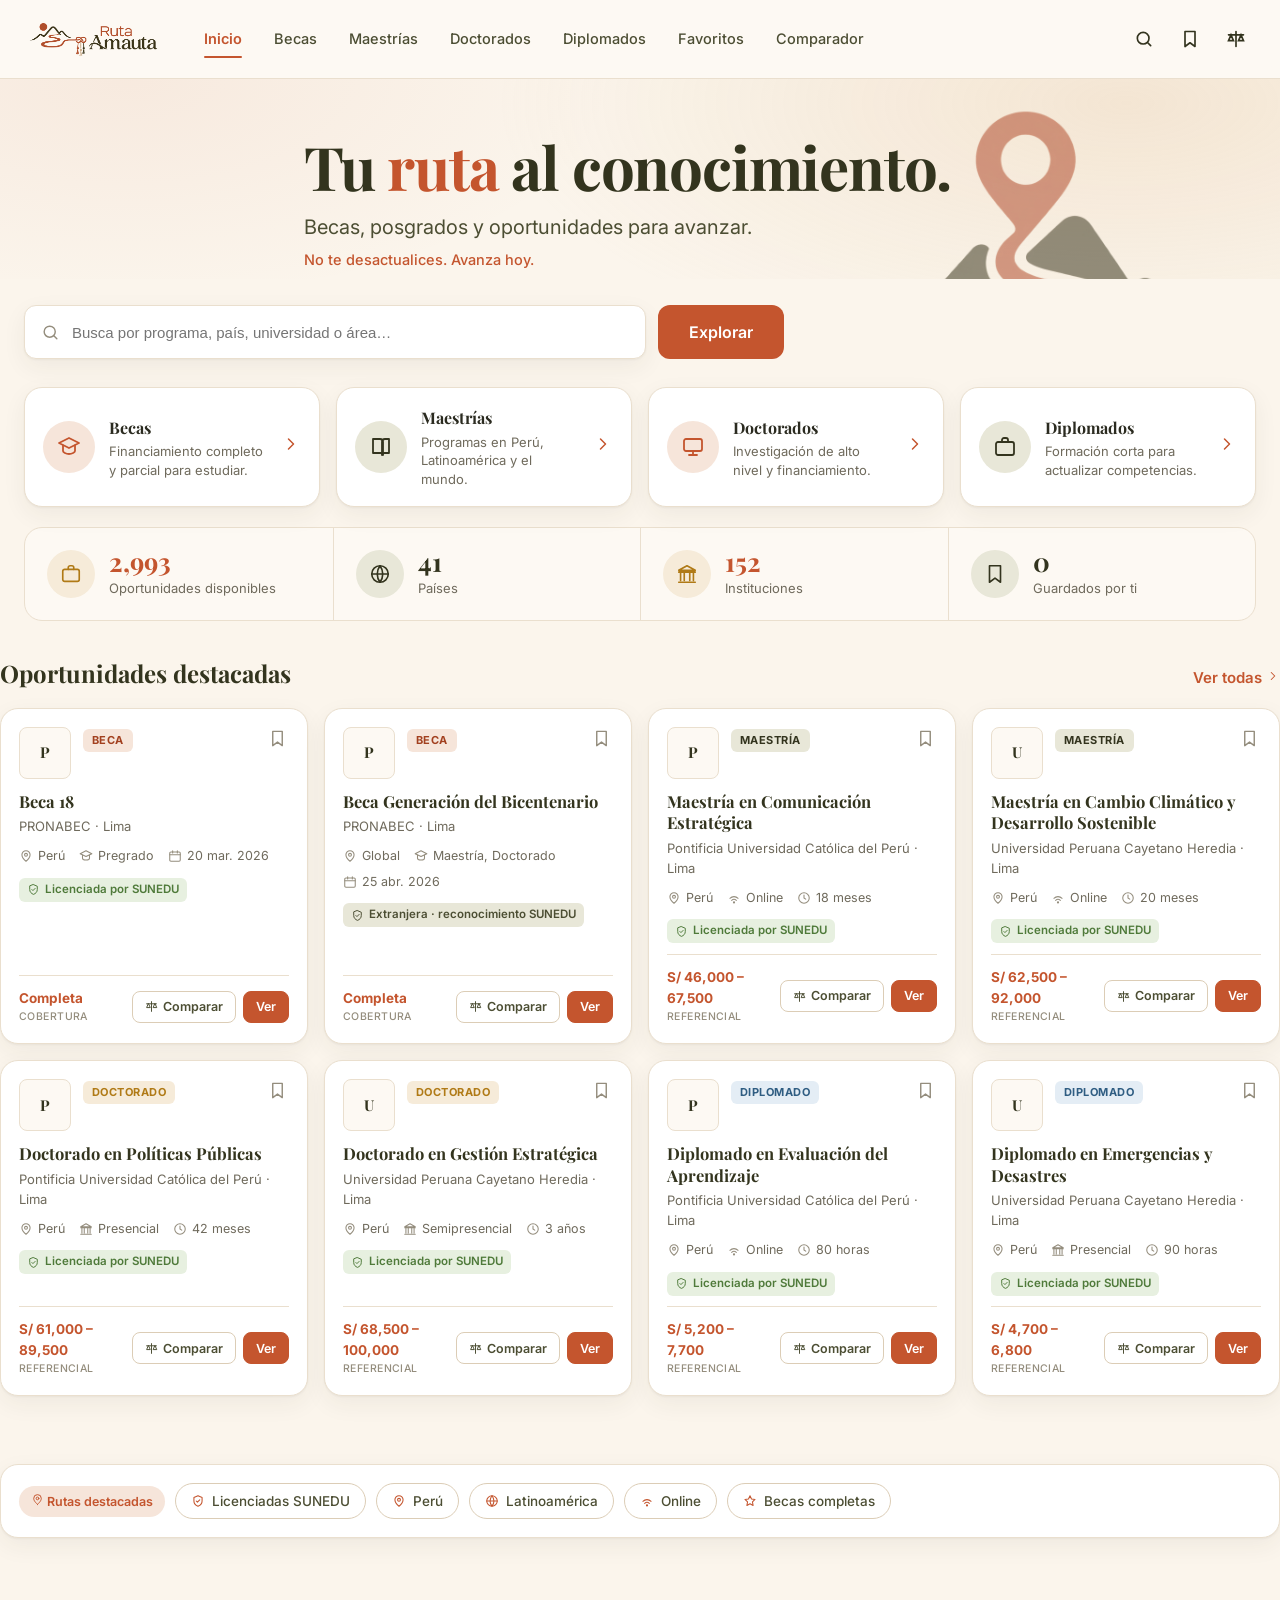
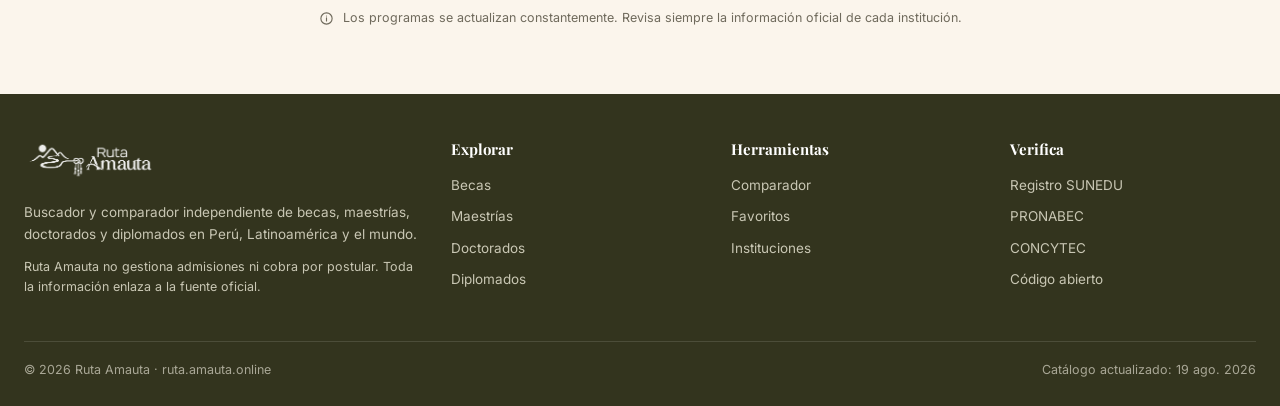
==== commit 2118b537: "Enlaces verificados, catálogo ampliado y favicon de marca Enlaces (el problema reportado: las fichas" ====
--- a/index.html
+++ b/index.html
@@ -14,8 +14,10 @@
 <meta property="og:image" content="https://ruta.amauta.online/assets/img/marca.png">
 <meta name="twitter:card" content="summary_large_image">
 
-<link rel="icon" href="assets/img/favicon.svg" type="image/svg+xml">
-<link rel="apple-touch-icon" href="assets/img/logo.png">
+<link rel="icon" href="assets/img/favicon.ico" sizes="16x16 32x32 48x48">
+<link rel="icon" href="assets/img/icono-32.png" type="image/png" sizes="32x32">
+<link rel="icon" href="assets/img/icono-192.png" type="image/png" sizes="192x192">
+<link rel="apple-touch-icon" href="assets/img/icono-180.png">
 <link rel="manifest" href="manifest.webmanifest">
 <link rel="preconnect" href="https://fonts.googleapis.com">
 <link rel="preconnect" href="https://fonts.gstatic.com" crossorigin>
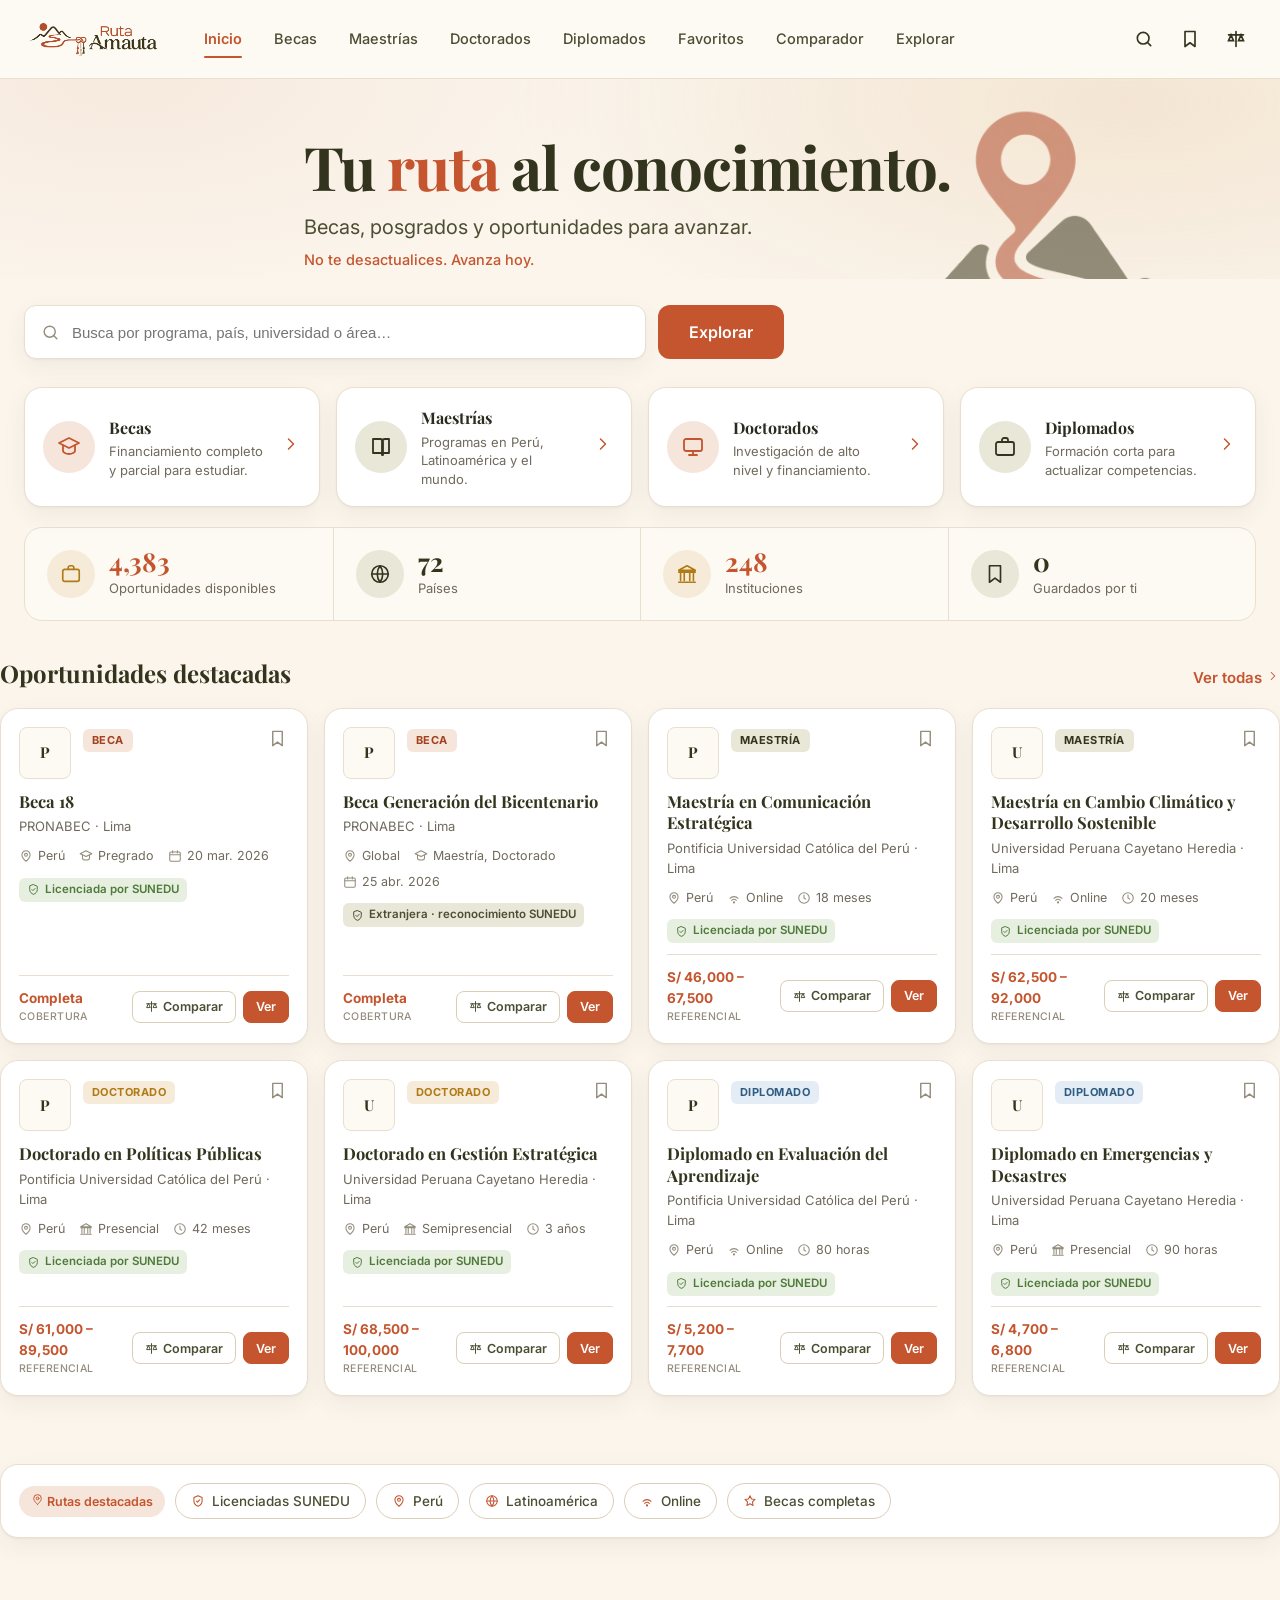
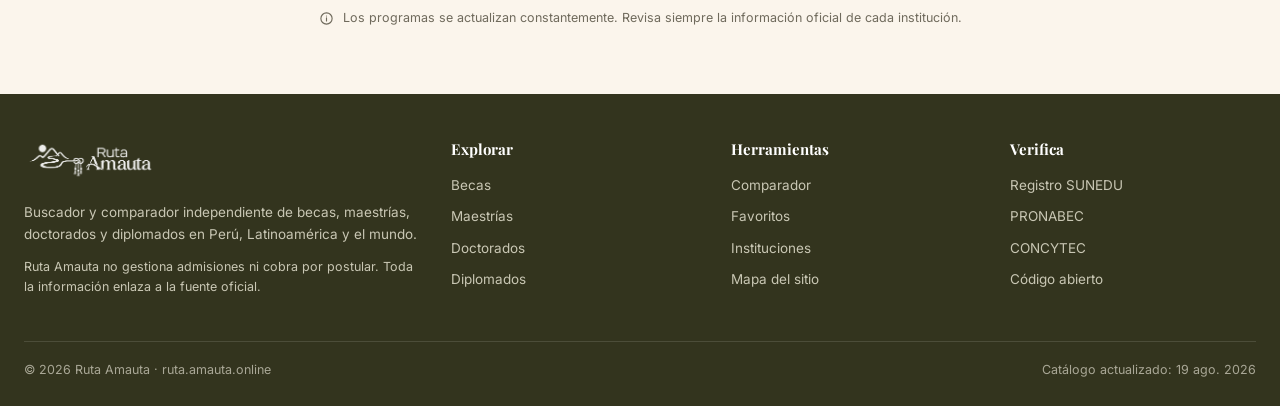
==== commit c8be0bb5: "Cobertura mundial (65 países) y capa de descubrimiento para buscadores Más países - 248 institucione" ====
--- a/index.html
+++ b/index.html
@@ -11,8 +11,18 @@
 <meta property="og:description" content="Becas, maestrías, doctorados y diplomados en un solo buscador. Compara programas y verifica el licenciamiento SUNEDU.">
 <meta property="og:type" content="website">
 <meta property="og:url" content="https://ruta.amauta.online/">
-<meta property="og:image" content="https://ruta.amauta.online/assets/img/marca.png">
+<meta property="og:site_name" content="Ruta Amauta">
+<meta property="og:locale" content="es_PE">
+<meta property="og:image" content="https://ruta.amauta.online/assets/img/compartir.png">
+<meta property="og:image:width" content="1200">
+<meta property="og:image:height" content="630">
+<meta property="og:image:alt" content="Ruta Amauta — tu ruta al conocimiento">
 <meta name="twitter:card" content="summary_large_image">
+<meta name="twitter:title" content="Ruta Amauta — Tu ruta al conocimiento">
+<meta name="twitter:description" content="Becas, maestrías, doctorados y diplomados en un solo buscador. Compara programas y verifica el licenciamiento SUNEDU.">
+<meta name="twitter:image" content="https://ruta.amauta.online/assets/img/compartir.png">
+<meta name="robots" content="index, follow, max-image-preview:large">
+<link rel="sitemap" type="application/xml" href="/sitemap.xml">
 
 <link rel="icon" href="assets/img/favicon.ico" sizes="16x16 32x32 48x48">
 <link rel="icon" href="assets/img/icono-32.png" type="image/png" sizes="32x32">
@@ -23,6 +33,36 @@
 <link rel="preconnect" href="https://fonts.gstatic.com" crossorigin>
 <link href="https://fonts.googleapis.com/css2?family=Inter:wght@400;500;600;700&family=Playfair+Display:wght@600;700&display=swap" rel="stylesheet">
 <link rel="stylesheet" href="assets/css/estilos.css">
+
+<script type="application/ld+json">
+{
+  "@context": "https://schema.org",
+  "@graph": [
+    {
+      "@type": "WebSite",
+      "@id": "https://ruta.amauta.online/#sitio",
+      "url": "https://ruta.amauta.online/",
+      "name": "Ruta Amauta",
+      "inLanguage": "es",
+      "description": "Buscador y comparador de becas, maestrías, doctorados y diplomados en Perú, Latinoamérica y el mundo.",
+      "publisher": { "@id": "https://ruta.amauta.online/#organizacion" },
+      "potentialAction": {
+        "@type": "SearchAction",
+        "target": { "@type": "EntryPoint", "urlTemplate": "https://ruta.amauta.online/#/maestrias?q={search_term_string}" },
+        "query-input": "required name=search_term_string"
+      }
+    },
+    {
+      "@type": "Organization",
+      "@id": "https://ruta.amauta.online/#organizacion",
+      "name": "Ruta Amauta",
+      "url": "https://ruta.amauta.online/",
+      "logo": "https://ruta.amauta.online/assets/img/icono-512.png",
+      "description": "Directorio independiente de oportunidades académicas. No gestiona admisiones ni cobra por postular."
+    }
+  ]
+}
+</script>
 </head>
 <body>
 
@@ -40,6 +80,7 @@
       <a href="#/diplomados" data-ruta="diplomados">Diplomados</a>
       <a href="#/favoritos" data-ruta="favoritos">Favoritos</a>
       <a href="#/comparador" data-ruta="comparador">Comparador</a>
+      <a href="explorar/">Explorar</a>
     </nav>
 
     <div class="acciones-cabecera">
@@ -67,6 +108,16 @@
   </div>
 </main>
 
+<noscript>
+  <div class="contenedor seccion">
+    <h1 class="titulo">Ruta Amauta</h1>
+    <p class="bajada">Becas, maestrías, doctorados y diplomados en Perú,
+    Latinoamérica y el mundo. El buscador necesita JavaScript, pero todo el
+    catálogo está disponible en páginas navegables:</p>
+    <p><a class="btn btn-primario" href="explorar/">Explorar el catálogo completo</a></p>
+  </div>
+</noscript>
+
 <footer class="pie">
   <div class="contenedor">
     <div class="pie-rejilla">
@@ -90,6 +141,7 @@
           <li><a href="#/comparador">Comparador</a></li>
           <li><a href="#/favoritos">Favoritos</a></li>
           <li><a href="#/instituciones">Instituciones</a></li>
+          <li><a href="explorar/">Mapa del sitio</a></li>
         </ul>
       </div>
       <div>
--- a/assets/css/estilos.css
+++ b/assets/css/estilos.css
@@ -468,3 +468,68 @@
 @media (max-width: 980px) {
   .rejilla-comparador { grid-template-columns: 1fr !important; }
 }
+
+/* ==========================================================================
+   Páginas estáticas indexables (scraper/generar_paginas.py)
+   ========================================================================== */
+
+.miga { display: flex; align-items: center; flex-wrap: wrap; gap: 7px; font-size: 13px; color: var(--suave); }
+.miga a { color: var(--terracota); font-weight: 500; }
+.miga a:hover { text-decoration: underline; }
+.miga span { color: var(--tenue); }
+
+.titulo-pagina {
+  font-family: var(--display); font-weight: 700; letter-spacing: -.02em;
+  font-size: clamp(28px, 4vw, 44px); line-height: 1.1; margin: 14px 0 10px; color: var(--oliva);
+}
+.titulo-seccion { font-family: var(--display); font-size: 21px; color: var(--oliva); margin: 30px 0 12px; }
+.parrafo { font-size: 16px; line-height: 1.7; color: var(--oliva-2); max-width: 72ch; margin: 0 0 22px; }
+.tenue { color: var(--tenue); font-size: 13px; }
+
+.ficha-cabecera {
+  display: flex; align-items: flex-end; justify-content: space-between;
+  gap: 24px; flex-wrap: wrap; margin-bottom: 22px;
+}
+.ficha-acciones { display: flex; gap: 10px; flex-wrap: wrap; }
+
+.tabla-datos { width: 100%; border-collapse: collapse; background: var(--blanco); font-size: 14px; }
+.tabla-datos th, .tabla-datos td { padding: 12px 14px; text-align: left; border-bottom: 1px solid var(--borde); }
+.tabla-datos th {
+  background: var(--crema-2); font-size: 12px; font-weight: 700; color: var(--suave);
+  text-transform: uppercase; letter-spacing: .04em; white-space: nowrap;
+}
+.tabla-datos tr:last-child td { border-bottom: 0; }
+.tabla-datos tbody tr:hover { background: var(--crema-2); }
+.tabla-datos .precio-celda { color: var(--terracota); font-weight: 600; white-space: nowrap; }
+.envoltura-tabla {
+  overflow-x: auto; -webkit-overflow-scrolling: touch;
+  border: 1px solid var(--borde); border-radius: var(--r-lg); background: var(--blanco);
+}
+.envoltura-tabla .tabla-datos { min-width: 620px; }
+
+.enlace-tarjeta { display: block; }
+.enlace-tarjeta h3 { margin: 0 0 4px; font-family: var(--display); font-size: 16.5px; color: var(--oliva); line-height: 1.3; }
+.enlace-tarjeta .institucion { margin: 0 0 10px; }
+.meta-linea { margin: 0; font-size: 12.5px; color: var(--suave); }
+
+.lista-enlaces { list-style: none; padding: 0; margin: 0; display: grid; gap: 9px; }
+.lista-enlaces.dos-columnas { grid-template-columns: repeat(2, minmax(0, 1fr)); gap: 9px 28px; }
+.lista-enlaces a { color: var(--terracota); font-weight: 500; }
+.lista-enlaces a:hover { text-decoration: underline; }
+
+.lista-requisitos { margin: 0 0 22px; padding-left: 22px; color: var(--oliva-2); line-height: 1.75; max-width: 72ch; }
+.fila-chips { display: flex; flex-wrap: wrap; gap: 8px; margin-bottom: 22px; }
+.pastilla.estatica { pointer-events: none; text-transform: capitalize; }
+
+.nota-legal {
+  margin: 26px 0; padding: 14px 16px; background: var(--arena-suave);
+  border-radius: var(--r); font-size: 13px; color: #7A5A22; line-height: 1.6; max-width: 78ch;
+}
+
+.miga + * { margin-top: 0; }
+main > .contenedor:last-child { padding-bottom: 40px; }
+
+@media (max-width: 720px) {
+  .lista-enlaces.dos-columnas { grid-template-columns: 1fr; }
+  .ficha-cabecera { align-items: flex-start; }
+}
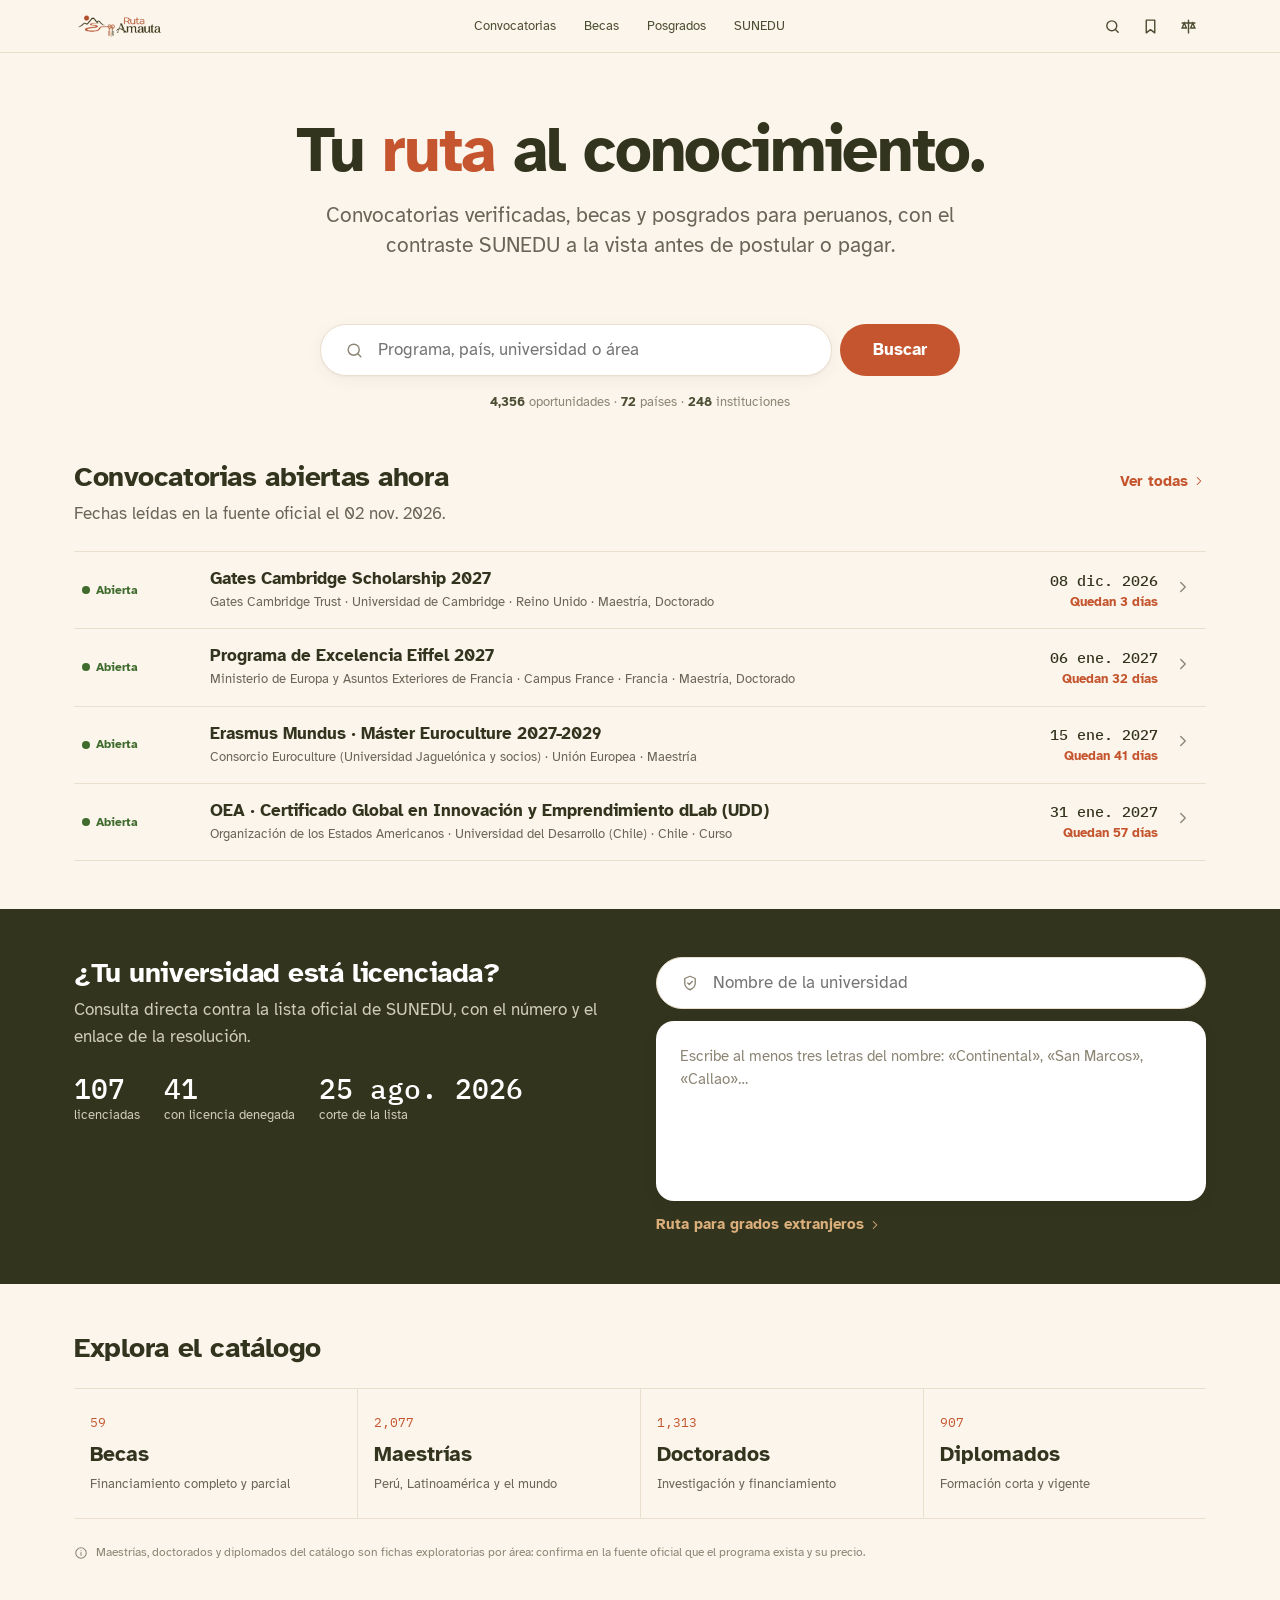
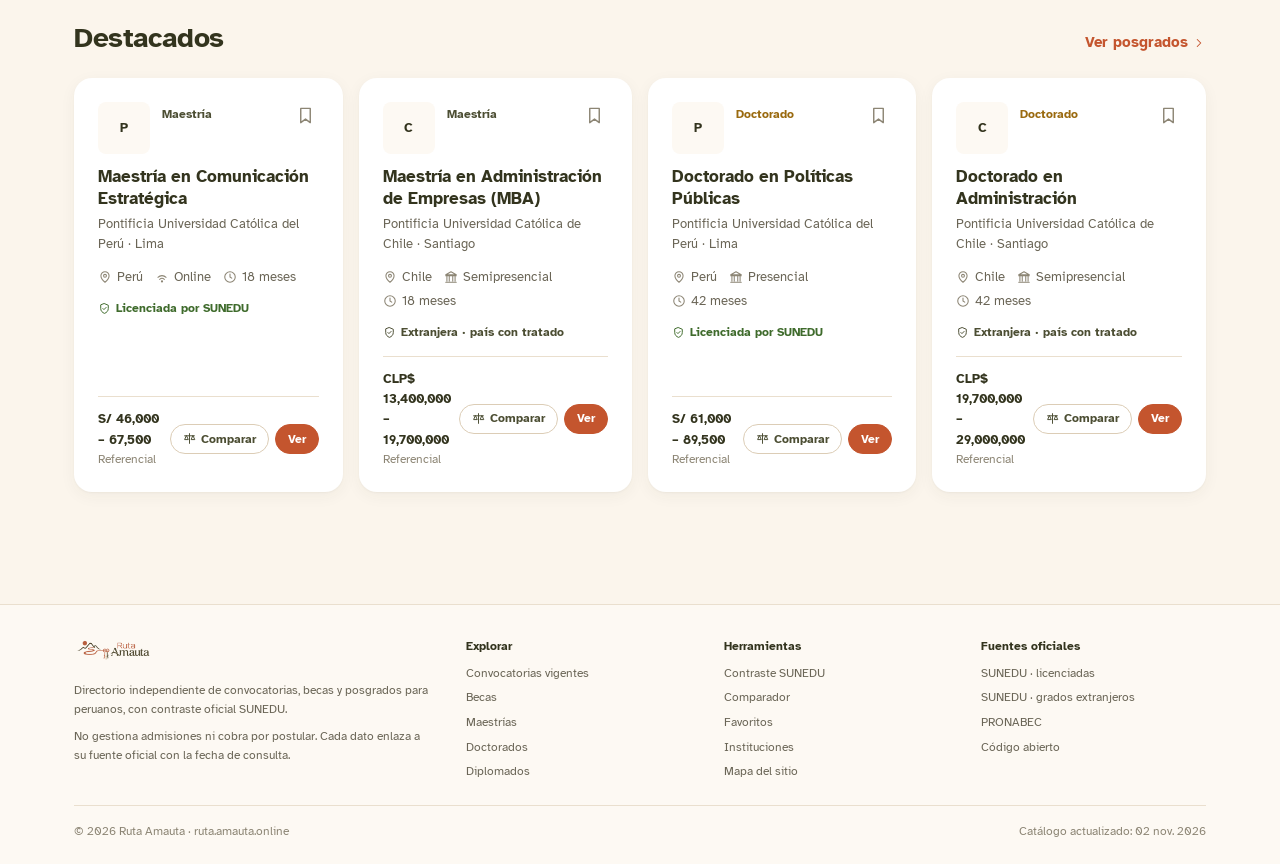
==== commit d3656c0b: "Convocatorias verificadas, contraste SUNEDU y rediseño sobrio - Nueva vista Convocatorias: 11 convoc" ====
--- a/index.html
+++ b/index.html
@@ -4,7 +4,7 @@
 <meta charset="utf-8">
 <meta name="viewport" content="width=device-width, initial-scale=1">
 <title>Ruta Amauta — Buscador de becas, maestrías, doctorados y diplomados</title>
-<meta name="description" content="Buscador avanzado y comparador de becas, maestrías, doctorados y diplomados en Perú, Latinoamérica y el mundo. Filtra por país, área, modalidad, costo y licenciamiento SUNEDU.">
+<meta name="description" content="Convocatorias vigentes verificadas, becas y posgrados para peruanos en el Perú y el extranjero, con contraste oficial SUNEDU: licenciamiento, resoluciones y ruta de reconocimiento de grados extranjeros.">
 <meta name="theme-color" content="#C4552E">
 <link rel="canonical" href="https://ruta.amauta.online/">
 <meta property="og:title" content="Ruta Amauta — Tu ruta al conocimiento">
@@ -31,7 +31,7 @@
 <link rel="manifest" href="manifest.webmanifest">
 <link rel="preconnect" href="https://fonts.googleapis.com">
 <link rel="preconnect" href="https://fonts.gstatic.com" crossorigin>
-<link href="https://fonts.googleapis.com/css2?family=Inter:wght@400;500;600;700&family=Playfair+Display:wght@600;700&display=swap" rel="stylesheet">
+<link href="https://fonts.googleapis.com/css2?family=Atkinson+Hyperlegible:ital,wght@0,400;0,700;1,400&family=IBM+Plex+Mono:wght@400;500&display=swap" rel="stylesheet">
 <link rel="stylesheet" href="assets/css/estilos.css">
 
 <script type="application/ld+json">
@@ -72,31 +72,27 @@
       <img src="assets/img/marca.png" alt="Ruta Amauta">
     </a>
 
-    <nav class="nav" id="nav">
-      <a href="#/inicio" data-ruta="inicio">Inicio</a>
+    <nav class="nav" id="nav" aria-label="Principal">
+      <a href="#/convocatorias" data-ruta="convocatorias">Convocatorias</a>
       <a href="#/becas" data-ruta="becas">Becas</a>
-      <a href="#/maestrias" data-ruta="maestrias">Maestrías</a>
-      <a href="#/doctorados" data-ruta="doctorados">Doctorados</a>
-      <a href="#/diplomados" data-ruta="diplomados">Diplomados</a>
-      <a href="#/favoritos" data-ruta="favoritos">Favoritos</a>
-      <a href="#/comparador" data-ruta="comparador">Comparador</a>
-      <a href="explorar/">Explorar</a>
+      <a href="#/maestrias" data-ruta="posgrados">Posgrados</a>
+      <a href="#/sunedu" data-ruta="sunedu">SUNEDU</a>
     </nav>
 
     <div class="acciones-cabecera">
       <button class="icono-btn" id="btn-buscar-arriba" title="Buscar" aria-label="Buscar">
-        <svg width="20" height="20" viewBox="0 0 24 24" fill="none" stroke="currentColor" stroke-width="2" stroke-linecap="round"><circle cx="11" cy="11" r="7"/><path d="m20 20-3.5-3.5"/></svg>
+        <svg width="17" height="17" viewBox="0 0 24 24" fill="none" stroke="currentColor" stroke-width="2" stroke-linecap="round"><circle cx="11" cy="11" r="7"/><path d="m20 20-3.5-3.5"/></svg>
       </button>
       <a class="icono-btn" href="#/favoritos" title="Favoritos" aria-label="Favoritos">
-        <svg width="20" height="20" viewBox="0 0 24 24" fill="none" stroke="currentColor" stroke-width="2" stroke-linejoin="round"><path d="M6 3h12v18l-6-4.5L6 21z"/></svg>
+        <svg width="17" height="17" viewBox="0 0 24 24" fill="none" stroke="currentColor" stroke-width="2" stroke-linejoin="round"><path d="M6 3h12v18l-6-4.5L6 21z"/></svg>
         <span class="globo oculto" id="globo-favoritos">0</span>
       </a>
       <a class="icono-btn" href="#/comparador" title="Comparador" aria-label="Comparador">
-        <svg width="20" height="20" viewBox="0 0 24 24" fill="none" stroke="currentColor" stroke-width="2" stroke-linecap="round"><path d="M12 3v18M3 7h18M6 7l-3 7h6zM18 7l-3 7h6z"/></svg>
+        <svg width="17" height="17" viewBox="0 0 24 24" fill="none" stroke="currentColor" stroke-width="2" stroke-linecap="round"><path d="M12 3v18M3 7h18M6 7l-3 7h6zM18 7l-3 7h6z"/></svg>
         <span class="globo oculto" id="globo-comparador">0</span>
       </a>
-      <button class="icono-btn menu-movil" id="btn-menu" aria-label="Menú">
-        <svg width="22" height="22" viewBox="0 0 24 24" fill="none" stroke="currentColor" stroke-width="2" stroke-linecap="round"><path d="M4 7h16M4 12h16M4 17h16"/></svg>
+      <button class="icono-btn menu-movil" id="btn-menu" aria-label="Menú" aria-expanded="false" aria-controls="nav">
+        <svg width="18" height="18" viewBox="0 0 24 24" fill="none" stroke="currentColor" stroke-width="2" stroke-linecap="round"><path d="M4 7h16M4 12h16M4 17h16"/></svg>
       </button>
     </div>
   </div>
@@ -123,12 +119,13 @@
     <div class="pie-rejilla">
       <div>
         <div class="pie-marca"><img src="assets/img/marca.png" alt="Ruta Amauta"></div>
-        <p style="margin-top:14px">Buscador y comparador independiente de becas, maestrías, doctorados y diplomados en Perú, Latinoamérica y el mundo.</p>
-        <p style="font-size:12.5px">Ruta Amauta no gestiona admisiones ni cobra por postular. Toda la información enlaza a la fuente oficial.</p>
+        <p style="margin-top:12px">Directorio independiente de convocatorias, becas y posgrados para peruanos, con contraste oficial SUNEDU.</p>
+        <p>No gestiona admisiones ni cobra por postular. Cada dato enlaza a su fuente oficial con la fecha de consulta.</p>
       </div>
       <div>
         <h4>Explorar</h4>
         <ul>
+          <li><a href="#/convocatorias">Convocatorias vigentes</a></li>
           <li><a href="#/becas">Becas</a></li>
           <li><a href="#/maestrias">Maestrías</a></li>
           <li><a href="#/doctorados">Doctorados</a></li>
@@ -138,6 +135,7 @@
       <div>
         <h4>Herramientas</h4>
         <ul>
+          <li><a href="#/sunedu">Contraste SUNEDU</a></li>
           <li><a href="#/comparador">Comparador</a></li>
           <li><a href="#/favoritos">Favoritos</a></li>
           <li><a href="#/instituciones">Instituciones</a></li>
@@ -145,11 +143,11 @@
         </ul>
       </div>
       <div>
-        <h4>Verifica</h4>
+        <h4>Fuentes oficiales</h4>
         <ul>
-          <li><a href="https://enlinea.sunedu.gob.pe/" target="_blank" rel="noopener">Registro SUNEDU</a></li>
+          <li><a href="https://www.sunedu.gob.pe/lista-de-universidades-licenciadas/" target="_blank" rel="noopener">SUNEDU · licenciadas</a></li>
+          <li><a href="https://www.sunedu.gob.pe/procedimiento-de-reconocimiento-de-grados-y-titulos-extranjeros/" target="_blank" rel="noopener">SUNEDU · grados extranjeros</a></li>
           <li><a href="https://www.gob.pe/pronabec" target="_blank" rel="noopener">PRONABEC</a></li>
-          <li><a href="https://www.gob.pe/concytec" target="_blank" rel="noopener">CONCYTEC</a></li>
           <li><a href="https://github.com/oprbguitar/becas" target="_blank" rel="noopener">Código abierto</a></li>
         </ul>
       </div>
--- a/assets/css/estilos.css
+++ b/assets/css/estilos.css
@@ -1,7 +1,10 @@
-/* Ruta Amauta — sistema de diseño
-   Paleta tomada del logotipo: terracota, oliva, arena sobre crema. */
+/* Ruta Amauta — sistema de diseño v3 «sobrio»
+   Paleta del logotipo (terracota, oliva, arena sobre crema), composición
+   aireada al estilo de una página de producto: barra delgada, titulares
+   grandes, listas antes que tarjetas y evidencia siempre visible. */
 
 :root {
+  /* color: se conservan los valores de la marca */
   --crema: #FBF5EC;
   --crema-2: #FDF9F3;
   --blanco: #FFFFFF;
@@ -14,520 +17,691 @@
   --arena: #D9AE7A;
   --arena-suave: #F6EBD9;
   --texto: #2B2B20;
-  --suave: #6F6A5C;
-  --tenue: #948D7D;
+  --suave: #6A6556;
+  --tenue: #8C8574;
   --borde: #EADFCE;
   --borde-fuerte: #DCCDB6;
-  --verde: #4F7A3A;
-  --verde-suave: #E7F0E0;
-  --ambar: #B07A16;
+  --verde: #3F6B2C;
+  --verde-suave: #E5EFDC;
+  --ambar: #9A6A0F;
   --ambar-suave: #FBEFD5;
-
+  --rojo: #A3321E;
+  --rojo-suave: #F8E1DA;
+  --foco: #C4552E;
+
+  /* tipografía */
+  --ui: "Atkinson Hyperlegible", "Segoe UI", "Helvetica Neue", Arial, sans-serif;
+  --display: var(--ui);
+  --mono: "IBM Plex Mono", ui-monospace, Consolas, monospace;
+  --t-12: 12px; --t-13: 13px; --t-15: 15px; --t-17: 17px; --t-21: 21px;
+  --t-28: 28px; --t-40: clamp(30px, 4.2vw, 40px); --t-56: clamp(36px, 6vw, 64px);
+
+  /* espacio (base 4) */
+  --e-1: 4px; --e-2: 8px; --e-3: 12px; --e-4: 16px; --e-5: 24px;
+  --e-6: 32px; --e-7: 48px; --e-8: 64px; --e-9: 96px;
+
+  /* forma */
   --r-sm: 8px;
   --r: 12px;
   --r-lg: 18px;
-  --r-xl: 26px;
-  --sombra: 0 1px 2px rgba(51, 52, 30, .05), 0 8px 24px rgba(51, 52, 30, .06);
-  --sombra-alta: 0 2px 6px rgba(51, 52, 30, .07), 0 18px 46px rgba(51, 52, 30, .12);
-  --display: "Playfair Display", Georgia, "Times New Roman", serif;
-  --ui: "Inter", system-ui, -apple-system, "Segoe UI", Roboto, sans-serif;
-  --ancho: 1280px;
+  --r-xl: 18px;
+  --r-pastilla: 980px;
+  --sombra: 0 1px 2px rgba(51, 52, 30, .04), 0 4px 16px rgba(51, 52, 30, .05);
+  --sombra-alta: 0 2px 8px rgba(51, 52, 30, .08), 0 20px 48px rgba(51, 52, 30, .14);
+
+  /* movimiento */
+  --dur: 160ms;
+  --curva: cubic-bezier(.2, .7, .2, 1);
+
+  --ancho: 1180px;
+  --alto-barra: 52px;
 }
 
 * { box-sizing: border-box; }
-
-html { scroll-behavior: smooth; }
+html { scroll-behavior: smooth; -webkit-text-size-adjust: 100%; }
 
 body {
   margin: 0;
   font-family: var(--ui);
-  font-size: 15px;
+  font-size: var(--t-15);
   line-height: 1.55;
   color: var(--texto);
   background: var(--crema);
   -webkit-font-smoothing: antialiased;
+  overflow-x: hidden;
 }
 
 a { color: inherit; text-decoration: none; }
 button { font: inherit; color: inherit; cursor: pointer; }
 img { max-width: 100%; }
-
-.contenedor { width: 100%; max-width: var(--ancho); margin: 0 auto; padding: 0 24px; }
+kbd { font-family: var(--mono); font-size: .9em; padding: 1px 6px; border: 1px solid var(--borde-fuerte); border-radius: 4px; background: var(--blanco); }
+
+:focus-visible { outline: 2px solid var(--foco); outline-offset: 2px; border-radius: 4px; }
+
+.contenedor { width: 100%; max-width: var(--ancho); margin: 0 auto; padding: 0 var(--e-5); }
 .oculto { display: none !important; }
 .solo-lectores {
   position: absolute; width: 1px; height: 1px; overflow: hidden;
   clip: rect(0 0 0 0); white-space: nowrap;
 }
-
-/* ---------------------------------------------------------- cabecera */
+.mono { font-family: var(--mono); font-size: .92em; letter-spacing: -.01em; }
+
+/* ---------------------------------------------------------- barra superior */
+/* Translúcida para que el contenido siga legible al pasar bajo ella. */
 .cabecera {
   position: sticky; top: 0; z-index: 60;
-  background: rgba(253, 249, 243, .92);
-  backdrop-filter: blur(10px);
-  border-bottom: 1px solid var(--borde);
-}
-.cabecera-fila {
-  display: flex; align-items: center; gap: 28px;
-  height: 78px;
-}
+  background: rgba(251, 245, 236, .86);
+  backdrop-filter: saturate(180%) blur(14px);
+  -webkit-backdrop-filter: saturate(180%) blur(14px);
+  border-bottom: 1px solid rgba(220, 205, 182, .6);
+}
+.cabecera-fila { display: flex; align-items: center; gap: var(--e-5); height: var(--alto-barra); }
 .marca { display: flex; align-items: center; flex: none; }
-.marca img { height: 46px; width: auto; display: block; }
-
-.nav { display: flex; align-items: center; gap: 4px; flex: 1; }
+.marca img { height: 30px; width: auto; display: block; }
+
+.nav { display: flex; align-items: center; justify-content: center; gap: var(--e-1); flex: 1; }
 .nav a {
-  position: relative; padding: 10px 14px; border-radius: var(--r-sm);
-  font-size: 14.5px; font-weight: 500; color: var(--oliva-2);
-  transition: color .15s, background .15s;
-}
-.nav a:hover { color: var(--terracota); background: var(--terracota-suave); }
-.nav a.activo { color: var(--terracota); font-weight: 600; }
-.nav a.activo::after {
-  content: ""; position: absolute; left: 14px; right: 14px; bottom: 2px;
-  height: 2px; background: var(--terracota); border-radius: 2px;
-}
-.acciones-cabecera { display: flex; align-items: center; gap: 6px; flex: none; }
+  padding: 6px 12px; border-radius: var(--r-pastilla);
+  font-size: var(--t-13); color: var(--oliva-2);
+  transition: color var(--dur) var(--curva), background var(--dur) var(--curva);
+}
+.nav a:hover { color: var(--oliva); background: rgba(51, 52, 30, .06); }
+.nav a.activo { color: var(--terracota); font-weight: 700; }
+.acciones-cabecera { display: flex; align-items: center; gap: 2px; flex: none; }
 .icono-btn {
-  position: relative; width: 40px; height: 40px; display: grid; place-items: center;
-  border: 0; background: transparent; border-radius: 50%; color: var(--oliva);
-  transition: background .15s;
-}
-.icono-btn:hover { background: var(--oliva-suave); }
+  position: relative; width: 36px; height: 36px; display: grid; place-items: center;
+  border: 0; background: transparent; border-radius: 50%; color: var(--oliva-2);
+  transition: background var(--dur) var(--curva), color var(--dur) var(--curva);
+}
+.icono-btn:hover { background: rgba(51, 52, 30, .07); color: var(--oliva); }
+.icono-btn:active { background: rgba(51, 52, 30, .12); }
 .globo {
-  position: absolute; top: 4px; right: 3px; min-width: 18px; height: 18px;
-  padding: 0 5px; border-radius: 9px; background: var(--terracota); color: #fff;
-  font-size: 11px; font-weight: 700; display: grid; place-items: center;
-  border: 2px solid var(--crema-2);
+  position: absolute; top: 2px; right: 0; min-width: 16px; height: 16px;
+  padding: 0 4px; border-radius: 8px; background: var(--terracota); color: #fff;
+  font-size: 10px; font-weight: 700; display: grid; place-items: center;
 }
 .menu-movil { display: none; }
 
 /* ---------------------------------------------------------- portada */
-.portada { position: relative; overflow: hidden; padding: 56px 0 8px; }
-.portada::before {
-  content: ""; position: absolute; inset: 0;
-  background:
-    radial-gradient(900px 380px at 88% 12%, rgba(217, 174, 122, .22), transparent 70%),
-    radial-gradient(700px 320px at 10% 0%, rgba(196, 85, 46, .07), transparent 70%);
-  pointer-events: none;
-}
-.portada-arte {
-  position: absolute; right: -40px; top: 10px; width: min(46%, 620px);
-  opacity: .55; pointer-events: none; user-select: none;
-}
-.portada-texto { position: relative; max-width: 720px; }
+.portada { padding: var(--e-8) 0 var(--e-6); text-align: center; }
+.portada-texto { max-width: 820px; margin: 0 auto; }
+.antetitulo {
+  display: inline-flex; align-items: center; gap: var(--e-2);
+  font-size: var(--t-13); font-weight: 700; color: var(--terracota);
+  margin: 0 0 var(--e-3);
+}
 .titulo {
-  font-family: var(--display); font-weight: 700; letter-spacing: -.02em;
-  font-size: clamp(34px, 5.2vw, 60px); line-height: 1.05; margin: 0 0 14px;
-  color: var(--oliva);
+  font-family: var(--display); font-weight: 700; letter-spacing: -.025em;
+  font-size: var(--t-56); line-height: 1.04; margin: 0 0 var(--e-4); color: var(--oliva);
 }
 .titulo em { font-style: normal; color: var(--terracota); }
-.bajada { font-size: clamp(16px, 1.6vw, 20px); color: var(--oliva-2); margin: 0 0 6px; }
-.lema { font-size: 14.5px; color: var(--terracota); font-weight: 500; margin: 0; }
+.bajada { font-size: clamp(17px, 1.8vw, 21px); color: var(--suave); margin: 0 auto; max-width: 640px; line-height: 1.45; }
+.lema { font-size: var(--t-15); color: var(--terracota); margin: var(--e-3) 0 0; }
+.portada.izquierda { text-align: left; }
+.portada.izquierda .portada-texto { margin: 0; }
+.portada.izquierda .bajada { margin: 0; }
+.portada.compacta { padding: var(--e-7) 0 var(--e-5); }
+.portada.compacta .titulo { font-size: var(--t-40); }
 
 /* ---------------------------------------------------------- buscador */
-.buscador-portada { display: flex; gap: 12px; margin: 26px 0 0; max-width: 760px; }
+.buscador-portada { display: flex; gap: var(--e-2); margin: var(--e-6) auto 0; max-width: 640px; }
 .campo-busqueda {
-  flex: 1; display: flex; align-items: center; gap: 10px;
+  flex: 1; display: flex; align-items: center; gap: var(--e-3);
   background: var(--blanco); border: 1px solid var(--borde);
-  border-radius: var(--r); padding: 0 16px; height: 54px;
-  box-shadow: var(--sombra);
-}
-.campo-busqueda:focus-within { border-color: var(--arena); box-shadow: 0 0 0 3px var(--arena-suave); }
-.campo-busqueda input { flex: 1; border: 0; outline: 0; background: transparent; font-size: 15px; }
+  border-radius: var(--r-pastilla); padding: 0 var(--e-5); height: 52px;
+  box-shadow: var(--sombra); transition: border-color var(--dur), box-shadow var(--dur);
+}
+.campo-busqueda:focus-within { border-color: var(--terracota); box-shadow: 0 0 0 4px var(--terracota-suave); }
+.campo-busqueda input { flex: 1; min-width: 0; border: 0; outline: 0; background: transparent; font: inherit; font-size: var(--t-17); }
 .campo-busqueda svg { color: var(--tenue); flex: none; }
-
+.cifras-portada { margin: var(--e-4) 0 0; font-size: var(--t-13); color: var(--tenue); }
+.cifras-portada b { color: var(--oliva-2); }
+
+/* ---------------------------------------------------------- botones */
 .btn {
-  display: inline-flex; align-items: center; justify-content: center; gap: 8px;
-  height: 44px; padding: 0 20px; border-radius: var(--r);
-  border: 1px solid transparent; font-size: 14.5px; font-weight: 600;
-  transition: background .15s, border-color .15s, color .15s, transform .1s;
-}
-.btn:active { transform: translateY(1px); }
+  display: inline-flex; align-items: center; justify-content: center; gap: var(--e-2);
+  height: 40px; padding: 0 var(--e-5); border-radius: var(--r-pastilla);
+  border: 1px solid transparent; font-size: var(--t-15); font-weight: 700;
+  transition: background var(--dur) var(--curva), border-color var(--dur), color var(--dur), transform 80ms;
+}
+.btn:active { transform: scale(.98); }
+.btn:disabled, .btn[aria-disabled="true"] { opacity: .45; pointer-events: none; }
 .btn-primario { background: var(--terracota); color: #fff; }
 .btn-primario:hover { background: var(--terracota-osc); }
-.btn-alto { height: 54px; padding: 0 30px; font-size: 16px; }
-.btn-linea { background: var(--blanco); border-color: var(--borde-fuerte); color: var(--oliva); }
-.btn-linea:hover { border-color: var(--terracota); color: var(--terracota); }
+.btn-alto { height: 52px; padding: 0 var(--e-6); font-size: var(--t-17); }
+.btn-linea { background: transparent; border-color: var(--borde-fuerte); color: var(--oliva); }
+.btn-linea:hover { border-color: var(--oliva-2); background: rgba(51, 52, 30, .04); }
 .btn-oliva { background: var(--oliva); color: #fff; }
 .btn-oliva:hover { background: var(--oliva-2); }
-.btn-texto { background: transparent; border: 0; color: var(--terracota); font-weight: 600; padding: 0; height: auto; }
-.btn-texto:hover { text-decoration: underline; }
-
-/* ---------------------------------------------------------- tarjetas de ruta */
-.rutas { display: grid; grid-template-columns: repeat(4, 1fr); gap: 16px; margin-top: 28px; }
-.ruta {
-  display: flex; align-items: center; gap: 14px; padding: 18px;
-  background: var(--blanco); border: 1px solid var(--borde); border-radius: var(--r-lg);
-  box-shadow: var(--sombra); transition: transform .15s, box-shadow .15s, border-color .15s;
-}
-.ruta:hover { transform: translateY(-2px); box-shadow: var(--sombra-alta); border-color: var(--arena); }
-.ruta-icono {
-  width: 52px; height: 52px; border-radius: 50%; flex: none;
-  display: grid; place-items: center; background: var(--terracota-suave); color: var(--terracota);
-}
-.ruta:nth-child(2n) .ruta-icono { background: var(--oliva-suave); color: var(--oliva); }
-.ruta h3 { margin: 0 0 2px; font-size: 16px; font-weight: 700; font-family: var(--display); }
-.ruta p { margin: 0; font-size: 13px; color: var(--suave); line-height: 1.4; }
-.ruta-flecha { margin-left: auto; color: var(--terracota); flex: none; }
-
-/* ---------------------------------------------------------- métricas */
-.metricas {
-  display: grid; grid-template-columns: repeat(4, 1fr); margin-top: 20px;
-  background: var(--crema-2); border: 1px solid var(--borde); border-radius: var(--r-lg);
-  overflow: hidden;
-}
-.metrica { display: flex; align-items: center; gap: 14px; padding: 20px 22px; }
-.metrica + .metrica { border-left: 1px solid var(--borde); }
-.metrica-icono {
-  width: 48px; height: 48px; border-radius: 50%; flex: none; display: grid; place-items: center;
-  background: var(--arena-suave); color: var(--ambar);
-}
-.metrica b { display: block; font-family: var(--display); font-size: 26px; line-height: 1.1; color: var(--terracota); }
-.metrica span { font-size: 13px; color: var(--suave); }
-.metrica.oliva .metrica-icono { background: var(--oliva-suave); color: var(--oliva); }
-.metrica.oliva b { color: var(--oliva); }
+.btn-texto {
+  display: inline-flex; align-items: center; gap: var(--e-1);
+  background: transparent; border: 0; color: var(--terracota); font-weight: 700; padding: 0; height: auto;
+}
+.btn-texto:hover { text-decoration: underline; text-underline-offset: 3px; }
+
+/* ---------------------------------------------------------- control segmentado */
+.segmentado {
+  display: inline-flex; padding: 3px; gap: 2px; border-radius: var(--r-pastilla);
+  background: rgba(51, 52, 30, .07); max-width: 100%; overflow-x: auto;
+}
+.segmentado a, .segmentado button {
+  border: 0; background: transparent; padding: 7px 16px; border-radius: var(--r-pastilla);
+  font-size: var(--t-13); font-weight: 700; color: var(--oliva-2); white-space: nowrap;
+  transition: background var(--dur) var(--curva), color var(--dur);
+}
+.segmentado a:hover, .segmentado button:hover { color: var(--oliva); }
+.segmentado .activo, .segmentado [aria-pressed="true"], .segmentado [aria-current="page"] {
+  background: var(--blanco); color: var(--oliva); box-shadow: 0 1px 3px rgba(51, 52, 30, .14);
+}
+.segmentado .n { font-weight: 400; color: var(--tenue); margin-left: 4px; }
+.centro { text-align: center; }
 
 /* ---------------------------------------------------------- secciones */
-.seccion { padding: 34px 0; }
-.seccion-cabecera { display: flex; align-items: baseline; justify-content: space-between; margin-bottom: 16px; gap: 16px; }
-.seccion-cabecera h2 { font-family: var(--display); font-size: 24px; margin: 0; color: var(--oliva); font-weight: 700; }
+.seccion { padding: var(--e-7) 0; }
+.banda { background: var(--blanco); }
+.banda-oscura { background: var(--oliva); color: #ECEADB; }
+.seccion-cabecera {
+  display: flex; align-items: baseline; justify-content: space-between;
+  margin-bottom: var(--e-5); gap: var(--e-4); flex-wrap: wrap;
+}
+.seccion-cabecera h2, .titulo-bloque {
+  font-family: var(--display); font-size: var(--t-28); margin: 0; color: var(--oliva);
+  font-weight: 700; letter-spacing: -.015em; line-height: 1.15;
+}
+.banda-oscura .titulo-bloque { color: #fff; }
+.subtitulo-bloque { margin: var(--e-2) 0 0; color: var(--suave); font-size: var(--t-17); max-width: 640px; }
+.banda-oscura .subtitulo-bloque { color: #CFCCB8; }
+
+/* ---------------------------------------------------------- explorar (inicio) */
+.explorar {
+  display: grid; grid-template-columns: repeat(4, 1fr);
+  border-top: 1px solid var(--borde); border-bottom: 1px solid var(--borde);
+}
+.explorar a {
+  display: flex; flex-direction: column; gap: var(--e-1); padding: var(--e-5) var(--e-4);
+  transition: background var(--dur) var(--curva);
+}
+.explorar a + a { border-left: 1px solid var(--borde); }
+.explorar a:hover { background: var(--crema-2); }
+.explorar b { font-size: var(--t-21); color: var(--oliva); }
+.explorar span { font-size: var(--t-13); color: var(--suave); }
+.explorar .cifra { font-family: var(--mono); font-size: var(--t-13); color: var(--terracota); }
+
+/* ---------------------------------------------------------- filas de convocatoria */
+.lista-filas { border-top: 1px solid var(--borde); }
+.fila-conv { border-bottom: 1px solid var(--borde); }
+.fila-conv > summary {
+  list-style: none; cursor: pointer; display: grid;
+  grid-template-columns: 112px minmax(0, 1fr) 150px 24px; align-items: center; gap: var(--e-4);
+  padding: var(--e-4) var(--e-2); border-radius: var(--r-sm);
+  transition: background var(--dur) var(--curva);
+}
+.fila-conv > summary::-webkit-details-marker { display: none; }
+.fila-conv > summary:hover { background: rgba(255, 255, 255, .7); }
+.fila-conv[open] > summary { background: var(--blanco); }
+.fila-conv h3 { margin: 0; font-size: var(--t-17); line-height: 1.3; color: var(--oliva); }
+.fila-conv .org { margin: 2px 0 0; font-size: var(--t-13); color: var(--suave); }
+.fila-conv .cierre { text-align: right; font-size: var(--t-13); color: var(--suave); }
+.fila-conv .cierre b { display: block; font-family: var(--mono); font-size: var(--t-15); color: var(--oliva); font-weight: 500; }
+.fila-conv .cierre .quedan { color: var(--terracota); font-weight: 700; }
+.fila-conv .chev { color: var(--tenue); transition: transform var(--dur) var(--curva); }
+.fila-conv[open] .chev { transform: rotate(90deg); }
+.detalle-conv {
+  display: grid; grid-template-columns: 1.2fr 1fr; gap: var(--e-6);
+  padding: var(--e-4) var(--e-2) var(--e-5) calc(112px + var(--e-4) + var(--e-2));
+  background: var(--blanco); border-radius: 0 0 var(--r-sm) var(--r-sm);
+}
+.detalle-conv h4 { margin: 0 0 var(--e-2); font-size: var(--t-13); color: var(--tenue); text-transform: uppercase; letter-spacing: .06em; }
+.detalle-conv ul { margin: 0 0 var(--e-4); padding-left: 18px; font-size: var(--t-15); color: var(--oliva-2); }
+.detalle-conv p { margin: 0 0 var(--e-4); font-size: var(--t-15); color: var(--oliva-2); }
+.cronograma { list-style: none; padding: 0 !important; margin: 0 0 var(--e-4); }
+.cronograma li { display: flex; justify-content: space-between; gap: var(--e-4); padding: 7px 0; border-bottom: 1px solid var(--borde); font-size: var(--t-13); }
+.cronograma li span:last-child { font-family: var(--mono); text-align: right; color: var(--oliva); }
+.procedencia { font-size: var(--t-12); color: var(--tenue); }
+
+/* ---------------------------------------------------------- estado (semáforo) */
+.estado {
+  display: inline-flex; align-items: center; gap: 6px; font-size: var(--t-12); font-weight: 700;
+  color: var(--suave); white-space: nowrap;
+}
+.estado::before { content: ""; width: 8px; height: 8px; border-radius: 50%; background: currentColor; flex: none; }
+.estado.abierta, .estado.verificado, .estado.licenciada { color: var(--verde); }
+.estado.proxima, .estado.condicionado { color: var(--ambar); }
+.estado.cerrada, .estado.pendiente, .estado.no_figura { color: var(--tenue); }
+.estado.no_compatible, .estado.denegada { color: var(--rojo); }
 
 /* ---------------------------------------------------------- panel de filtros */
 .panel-filtros {
-  background: var(--blanco); border: 1px solid var(--borde); border-radius: var(--r-lg);
-  padding: 18px; box-shadow: var(--sombra); margin-bottom: 18px;
-}
-.rejilla-filtros { display: grid; grid-template-columns: repeat(4, 1fr); gap: 14px; }
+  background: var(--blanco); border-radius: var(--r-lg);
+  padding: var(--e-5); box-shadow: var(--sombra); margin-bottom: var(--e-5);
+}
+.rejilla-filtros { display: grid; grid-template-columns: repeat(4, 1fr); gap: var(--e-3) var(--e-4); }
 .rejilla-filtros .ancho-2 { grid-column: span 2; }
-.campo { display: flex; flex-direction: column; gap: 5px; }
-.campo label { font-size: 12px; font-weight: 600; color: var(--suave); letter-spacing: .01em; }
-.campo select, .campo input[type="text"], .campo input[type="number"] {
-  height: 42px; padding: 0 12px; border: 1px solid var(--borde);
-  border-radius: var(--r-sm); background: var(--crema-2); font: inherit; font-size: 14px;
-  color: var(--texto); outline: 0; appearance: none;
-}
+.campo { display: flex; flex-direction: column; gap: 6px; min-width: 0; }
+.campo label { font-size: var(--t-12); font-weight: 700; color: var(--suave); }
+.campo select, .campo input[type="text"], .campo input[type="number"], .campo input[type="date"], .campo textarea {
+  height: 40px; padding: 0 var(--e-3); border: 1px solid var(--borde);
+  border-radius: var(--r-sm); background: var(--crema-2); font: inherit; font-size: var(--t-15);
+  color: var(--texto); outline: 0; appearance: none; width: 100%;
+  transition: border-color var(--dur), box-shadow var(--dur);
+}
+.campo textarea { height: auto; padding: var(--e-3); line-height: 1.5; resize: vertical; }
 .campo select {
-  background-image: url("data:image/svg+xml,%3Csvg xmlns='http://www.w3.org/2000/svg' width='14' height='14' viewBox='0 0 24 24' fill='none' stroke='%236F6A5C' stroke-width='2.5' stroke-linecap='round'%3E%3Cpath d='M6 9l6 6 6-6'/%3E%3C/svg%3E");
+  background-image: url("data:image/svg+xml,%3Csvg xmlns='http://www.w3.org/2000/svg' width='14' height='14' viewBox='0 0 24 24' fill='none' stroke='%236A6556' stroke-width='2.5' stroke-linecap='round'%3E%3Cpath d='M6 9l6 6 6-6'/%3E%3C/svg%3E");
   background-repeat: no-repeat; background-position: right 12px center; padding-right: 34px;
 }
-.campo select:focus, .campo input:focus { border-color: var(--arena); box-shadow: 0 0 0 3px var(--arena-suave); }
+.campo select:focus, .campo input:focus, .campo textarea:focus { border-color: var(--terracota); box-shadow: 0 0 0 3px var(--terracota-suave); }
 .campo-busqueda-linea {
-  display: flex; align-items: center; gap: 9px; height: 42px; padding: 0 12px;
+  display: flex; align-items: center; gap: var(--e-2); height: 40px; padding: 0 var(--e-3);
   border: 1px solid var(--borde); border-radius: var(--r-sm); background: var(--crema-2);
 }
-.campo-busqueda-linea input { flex: 1; border: 0; background: transparent; outline: 0; font-size: 14px; }
+.campo-busqueda-linea:focus-within { border-color: var(--terracota); box-shadow: 0 0 0 3px var(--terracota-suave); }
+.campo-busqueda-linea input { flex: 1; min-width: 0; border: 0; background: transparent; outline: 0; font: inherit; font-size: var(--t-15); }
 .campo-busqueda-linea svg { color: var(--tenue); flex: none; }
 
 .fila-filtros {
-  display: flex; align-items: center; gap: 10px; flex-wrap: wrap;
-  margin-top: 14px; padding-top: 14px; border-top: 1px solid var(--borde);
-}
-.etiqueta-fila { font-size: 12.5px; font-weight: 600; color: var(--terracota); background: var(--terracota-suave); padding: 6px 12px; border-radius: 20px; }
+  display: flex; align-items: center; gap: var(--e-2); flex-wrap: wrap;
+  margin-top: var(--e-4); padding-top: var(--e-4); border-top: 1px solid var(--borde);
+}
+.etiqueta-fila { font-size: var(--t-12); font-weight: 700; color: var(--tenue); margin-right: var(--e-1); }
 .pastilla {
-  display: inline-flex; align-items: center; gap: 7px; height: 36px; padding: 0 15px;
-  border: 1px solid var(--borde-fuerte); border-radius: 20px; background: var(--blanco);
-  font-size: 13.5px; font-weight: 500; color: var(--oliva-2); transition: all .15s;
-}
-.pastilla:hover { border-color: var(--terracota); color: var(--terracota); }
-.pastilla.activa { background: var(--terracota); border-color: var(--terracota); color: #fff; }
+  display: inline-flex; align-items: center; gap: 6px; height: 32px; padding: 0 var(--e-3);
+  border: 1px solid var(--borde-fuerte); border-radius: var(--r-pastilla); background: transparent;
+  font-size: var(--t-13); color: var(--oliva-2);
+  transition: border-color var(--dur), background var(--dur), color var(--dur);
+}
+.pastilla:hover { border-color: var(--oliva-2); color: var(--oliva); }
+.pastilla.activa { background: var(--oliva); border-color: var(--oliva); color: #fff; }
 .pastilla.activa svg { color: #fff; }
 .pastilla svg { color: var(--terracota); flex: none; }
-.derecha { margin-left: auto; display: flex; align-items: center; gap: 10px; }
-.derecha label { font-size: 13px; color: var(--suave); }
-.derecha select { height: 36px; border-radius: 18px; }
+.derecha { margin-left: auto; display: flex; align-items: center; gap: var(--e-2); }
+.derecha label { font-size: var(--t-13); color: var(--suave); }
+.derecha select { height: 32px; border-radius: var(--r-pastilla); }
 
 /* ---------------------------------------------------------- resultados */
-.barra-resultados { display: flex; align-items: center; justify-content: space-between; margin-bottom: 14px; gap: 12px; flex-wrap: wrap; }
-.conteo { font-size: 14px; color: var(--suave); }
-.conteo b { color: var(--terracota); }
-
-.rejilla { display: grid; grid-template-columns: repeat(3, 1fr); gap: 16px; }
+.barra-resultados { display: flex; align-items: center; justify-content: space-between; margin-bottom: var(--e-4); gap: var(--e-3); flex-wrap: wrap; }
+.conteo { font-size: var(--t-13); color: var(--suave); margin: 0; }
+.conteo b { color: var(--oliva); }
+
+.rejilla { display: grid; grid-template-columns: repeat(3, 1fr); gap: var(--e-4); }
 .rejilla.dos { grid-template-columns: repeat(2, 1fr); }
 .rejilla.cuatro { grid-template-columns: repeat(4, 1fr); }
 
 .tarjeta {
   position: relative; display: flex; flex-direction: column;
-  background: var(--blanco); border: 1px solid var(--borde); border-radius: var(--r-lg);
-  padding: 18px; box-shadow: var(--sombra);
-  transition: transform .15s, box-shadow .15s, border-color .15s;
-}
-.tarjeta:hover { transform: translateY(-3px); box-shadow: var(--sombra-alta); border-color: var(--arena); }
+  background: var(--blanco); border-radius: var(--r-lg);
+  padding: var(--e-5); box-shadow: var(--sombra);
+  transition: transform var(--dur) var(--curva), box-shadow var(--dur) var(--curva);
+}
+.tarjeta:hover { transform: translateY(-2px); box-shadow: var(--sombra-alta); }
 .tarjeta-alto { min-height: 100%; }
-.tarjeta-sup { display: flex; align-items: flex-start; gap: 12px; margin-bottom: 12px; }
+.tarjeta-sup { display: flex; align-items: flex-start; gap: var(--e-3); margin-bottom: var(--e-3); }
 .logo {
-  width: 52px; height: 52px; flex: none; border-radius: var(--r-sm);
-  border: 1px solid var(--borde); background: var(--crema-2);
-  display: grid; place-items: center; overflow: hidden;
-  font-family: var(--display); font-weight: 700; font-size: 15px; color: var(--oliva);
-}
-.logo { position: relative; }
-.logo img { position: absolute; inset: 0; width: 100%; height: 100%;
-  object-fit: contain; padding: 22%; background: var(--blanco); }
-.insignia {
-  display: inline-flex; align-items: center; gap: 5px; height: 23px; padding: 0 9px;
-  border-radius: 6px; font-size: 11px; font-weight: 700; letter-spacing: .04em;
-  text-transform: uppercase;
-}
-.insignia.beca { background: var(--terracota-suave); color: var(--terracota-osc); }
-.insignia.maestria { background: var(--oliva-suave); color: var(--oliva); }
-.insignia.doctorado { background: var(--arena-suave); color: var(--ambar); }
-.insignia.diplomado { background: #E4EDF5; color: #2F5D82; }
-.marcador { margin-left: auto; border: 0; background: transparent; color: var(--tenue); padding: 2px; }
-.marcador:hover { color: var(--terracota); }
+  position: relative; width: 44px; height: 44px; flex: none; border-radius: var(--r-sm);
+  background: var(--crema-2); display: grid; place-items: center; overflow: hidden;
+  font-weight: 700; font-size: var(--t-13); color: var(--oliva);
+}
+.logo img { position: absolute; inset: 0; width: 100%; height: 100%; object-fit: contain; padding: 20%; background: var(--blanco); }
+.insignia { font-size: var(--t-12); font-weight: 700; color: var(--tenue); }
+.insignia.beca { color: var(--terracota); }
+.insignia.maestria { color: var(--oliva-2); }
+.insignia.doctorado { color: var(--ambar); }
+.insignia.diplomado { color: #2F5D82; }
+.marcador { margin-left: auto; border: 0; background: transparent; color: var(--tenue); padding: 4px; border-radius: 50%; }
+.marcador:hover { color: var(--terracota); background: var(--terracota-suave); }
 .marcador.activo { color: var(--terracota); }
 
-.tarjeta h3 {
-  margin: 0 0 4px; font-size: 16.5px; line-height: 1.3; font-weight: 700;
-  font-family: var(--display); color: var(--oliva);
-}
-.tarjeta .institucion { font-size: 13px; color: var(--suave); margin: 0 0 10px; }
-.meta { display: flex; flex-wrap: wrap; gap: 6px 14px; font-size: 12.5px; color: var(--suave); margin-bottom: 12px; }
+.tarjeta h3 { margin: 0 0 var(--e-1); font-size: var(--t-17); line-height: 1.3; font-weight: 700; color: var(--oliva); }
+.tarjeta h3 a:hover { color: var(--terracota); }
+.tarjeta .institucion { font-size: var(--t-13); color: var(--suave); margin: 0 0 var(--e-3); }
+.meta { display: flex; flex-wrap: wrap; gap: 4px var(--e-3); font-size: var(--t-13); color: var(--suave); margin-bottom: var(--e-3); }
 .meta span { display: inline-flex; align-items: center; gap: 5px; }
 .meta svg { color: var(--tenue); flex: none; }
 .tarjeta-pie {
-  margin-top: auto; padding-top: 12px; border-top: 1px solid var(--borde);
-  display: flex; align-items: center; justify-content: space-between; gap: 10px;
-}
-.precio { font-size: 13.5px; font-weight: 700; color: var(--terracota); }
-.precio small { display: block; font-size: 10.5px; font-weight: 500; color: var(--tenue); text-transform: uppercase; letter-spacing: .04em; }
-.acciones-tarjeta { display: flex; gap: 7px; }
+  margin-top: auto; padding-top: var(--e-3); border-top: 1px solid var(--borde);
+  display: flex; align-items: center; justify-content: space-between; gap: var(--e-2);
+}
+.precio { font-size: var(--t-13); font-weight: 700; color: var(--oliva); }
+.precio small { display: block; font-size: var(--t-12); font-weight: 400; color: var(--tenue); }
+.acciones-tarjeta { display: flex; gap: 6px; }
 .mini {
-  height: 32px; padding: 0 12px; border-radius: var(--r-sm); font-size: 12.5px;
-  font-weight: 600; border: 1px solid var(--borde-fuerte); background: var(--blanco); color: var(--oliva-2);
-  display: inline-flex; align-items: center; gap: 5px; transition: all .15s;
-}
-.mini:hover { border-color: var(--terracota); color: var(--terracota); }
+  height: 30px; padding: 0 var(--e-3); border-radius: var(--r-pastilla); font-size: var(--t-12);
+  font-weight: 700; border: 1px solid var(--borde-fuerte); background: transparent; color: var(--oliva-2);
+  display: inline-flex; align-items: center; gap: 5px;
+  transition: border-color var(--dur), background var(--dur), color var(--dur);
+}
+.mini:hover { border-color: var(--oliva-2); color: var(--oliva); }
 .mini.lleno { background: var(--terracota); border-color: var(--terracota); color: #fff; }
-.mini.lleno:hover { background: var(--terracota-osc); color: #fff; }
+.mini.lleno:hover { background: var(--terracota-osc); }
 .mini.en-comparador { background: var(--oliva); border-color: var(--oliva); color: #fff; }
-
-/* sellos de licenciamiento */
-.sello { display: inline-flex; align-items: center; gap: 5px; font-size: 11.5px; font-weight: 600; padding: 3px 8px; border-radius: 6px; }
-.sello.ok { background: var(--verde-suave); color: var(--verde); }
-.sello.proceso { background: var(--ambar-suave); color: var(--ambar); }
-.sello.ext { background: var(--oliva-suave); color: var(--oliva-2); }
+.nota-ficha { font-size: var(--t-12); color: var(--tenue); margin: 0 0 var(--e-3); }
+
+/* sellos: texto + punto, sin fondo, para no saturar */
+.sello { display: inline-flex; align-items: center; gap: 5px; font-size: var(--t-12); font-weight: 700; }
+.sello.ok { color: var(--verde); }
+.sello.proceso { color: var(--ambar); }
+.sello.ext { color: var(--oliva-2); }
+.sello.alerta { color: var(--rojo); }
 
 /* ---------------------------------------------------------- paginación */
-.paginacion { display: flex; align-items: center; justify-content: center; gap: 6px; margin: 28px 0 8px; flex-wrap: wrap; }
+.paginacion { display: flex; align-items: center; justify-content: center; gap: 6px; margin: var(--e-6) 0 var(--e-2); flex-wrap: wrap; }
 .paginacion button {
-  min-width: 38px; height: 38px; padding: 0 10px; border-radius: var(--r-sm);
-  border: 1px solid var(--borde); background: var(--blanco); font-size: 14px; font-weight: 600;
-  color: var(--oliva-2);
-}
-.paginacion button:hover:not(:disabled) { border-color: var(--terracota); color: var(--terracota); }
-.paginacion button.activa { background: var(--terracota); border-color: var(--terracota); color: #fff; }
-.paginacion button:disabled { opacity: .4; cursor: default; }
-.paginacion .puntos { border: 0; background: transparent; cursor: default; }
+  min-width: 36px; height: 36px; padding: 0 10px; border-radius: var(--r-pastilla);
+  border: 0; background: transparent; font-size: var(--t-15); font-weight: 700; color: var(--oliva-2);
+}
+.paginacion button:hover:not(:disabled) { background: rgba(51, 52, 30, .07); }
+.paginacion button.activa { background: var(--oliva); color: #fff; }
+.paginacion button:disabled { opacity: .35; cursor: default; }
+.paginacion .puntos { cursor: default; }
 
 /* ---------------------------------------------------------- comparador */
 .bandeja-comparador {
-  display: flex; align-items: center; gap: 14px; flex-wrap: wrap;
-  background: var(--blanco); border: 1px solid var(--borde); border-radius: var(--r-lg);
-  padding: 16px 18px; box-shadow: var(--sombra); margin-bottom: 20px;
-}
-.bandeja-titulo { font-size: 13.5px; color: var(--suave); max-width: 160px; line-height: 1.35; }
+  display: flex; align-items: center; gap: var(--e-3); flex-wrap: wrap;
+  background: var(--blanco); border-radius: var(--r-lg);
+  padding: var(--e-4); box-shadow: var(--sombra); margin-bottom: var(--e-5);
+}
+.bandeja-titulo { font-size: var(--t-13); color: var(--suave); max-width: 160px; line-height: 1.35; }
 .ficha-comparador {
-  display: flex; align-items: center; gap: 10px; padding: 8px 12px; min-width: 250px;
-  border: 1px solid var(--borde); border-radius: var(--r); background: var(--crema-2);
+  display: flex; align-items: center; gap: var(--e-2); padding: var(--e-2) var(--e-3); min-width: 240px;
+  border-radius: var(--r); background: var(--crema-2);
 }
 .ficha-num {
-  width: 26px; height: 26px; border-radius: 50%; flex: none; display: grid; place-items: center;
-  background: var(--terracota); color: #fff; font-size: 12px; font-weight: 700;
+  width: 24px; height: 24px; border-radius: 50%; flex: none; display: grid; place-items: center;
+  background: var(--terracota); color: #fff; font-size: var(--t-12); font-weight: 700;
 }
 .ficha-comparador:nth-of-type(3) .ficha-num { background: var(--oliva); }
 .ficha-comparador:nth-of-type(4) .ficha-num { background: var(--arena); color: var(--oliva); }
-.ficha-comparador .nombre { flex: 1; font-size: 13.5px; font-weight: 600; line-height: 1.3; }
+.ficha-comparador .nombre { flex: 1; font-size: var(--t-13); font-weight: 700; line-height: 1.3; }
 .ficha-comparador .quitar { border: 0; background: transparent; color: var(--tenue); padding: 2px; }
 .ficha-comparador .quitar:hover { color: var(--terracota); }
 .ficha-vacia {
-  display: flex; align-items: center; justify-content: center; gap: 8px; min-width: 220px;
-  padding: 14px; border: 1.5px dashed var(--borde-fuerte); border-radius: var(--r);
-  color: var(--suave); font-size: 13.5px; font-weight: 600;
-}
-
-.tabla-comparador {
-  display: grid; gap: 0; background: var(--blanco); border: 1px solid var(--borde);
-  border-radius: var(--r-lg); overflow: hidden; box-shadow: var(--sombra);
-}
+  display: flex; align-items: center; justify-content: center; gap: var(--e-2); min-width: 220px;
+  padding: var(--e-3); border: 1.5px dashed var(--borde-fuerte); border-radius: var(--r);
+  color: var(--suave); font-size: var(--t-13); font-weight: 700;
+}
+
+.tabla-comparador { display: grid; background: var(--blanco); border-radius: var(--r-lg); overflow: hidden; box-shadow: var(--sombra); }
 .tc-fila { display: grid; border-bottom: 1px solid var(--borde); }
 .tc-fila:last-child { border-bottom: 0; }
-.tc-celda { padding: 13px 16px; font-size: 13.5px; min-width: 0; }
+.tc-celda { padding: var(--e-3) var(--e-4); font-size: var(--t-13); min-width: 0; }
 .tc-celda + .tc-celda { border-left: 1px solid var(--borde); }
-.tc-etiqueta { display: flex; align-items: center; gap: 9px; color: var(--suave); font-weight: 600; background: var(--crema-2); }
+.tc-etiqueta { display: flex; align-items: center; gap: var(--e-2); color: var(--suave); font-weight: 700; background: var(--crema-2); }
 .tc-etiqueta svg { color: var(--tenue); flex: none; }
 .tc-cabecera .tc-celda { background: var(--crema-2); }
-.tc-cabecera .tc-titulo { display: flex; align-items: center; gap: 11px; }
-.tc-cabecera h4 { margin: 0; font-family: var(--display); font-size: 15px; line-height: 1.25; color: var(--oliva); }
-.tc-cabecera small { color: var(--suave); font-size: 12px; }
+.tc-cabecera .tc-titulo { display: flex; align-items: center; gap: var(--e-3); }
+.tc-cabecera h4 { margin: 0; font-size: var(--t-15); line-height: 1.25; color: var(--oliva); }
+.tc-cabecera small { color: var(--suave); font-size: var(--t-12); }
 .tc-mejor { color: var(--verde); font-weight: 700; }
 .tc-fila.destacada .tc-celda { background: #FCFBF6; }
 
-.anillo { display: inline-flex; align-items: center; gap: 9px; }
+.anillo { display: inline-flex; align-items: center; gap: var(--e-2); }
 .anillo svg { flex: none; }
-.anillo .valor { font-size: 13.5px; font-weight: 700; }
+.anillo .valor { font-size: var(--t-13); font-weight: 700; }
 
 .panel-recomendacion {
-  background: var(--blanco); border: 1px solid var(--borde); border-radius: var(--r-lg);
-  padding: 20px; box-shadow: var(--sombra); align-self: start; position: sticky; top: 96px;
-}
-.panel-recomendacion h3 {
-  display: flex; align-items: center; gap: 9px; margin: 0 0 16px;
-  font-family: var(--display); font-size: 18px; color: var(--terracota);
-}
-.reco { display: flex; gap: 12px; padding: 13px 0; border-bottom: 1px solid var(--borde); }
+  background: var(--blanco); border-radius: var(--r-lg);
+  padding: var(--e-5); box-shadow: var(--sombra); align-self: start; position: sticky; top: calc(var(--alto-barra) + var(--e-4));
+}
+.panel-recomendacion h3 { display: flex; align-items: center; gap: var(--e-2); margin: 0 0 var(--e-4); font-size: var(--t-17); color: var(--terracota); }
+.reco { display: flex; gap: var(--e-3); padding: var(--e-3) 0; border-bottom: 1px solid var(--borde); }
 .reco:last-of-type { border-bottom: 0; }
-.reco-icono { width: 34px; height: 34px; border-radius: 50%; flex: none; display: grid; place-items: center; background: var(--oliva-suave); color: var(--oliva); }
-.reco b { display: block; font-size: 14px; margin-bottom: 2px; }
-.reco span { font-size: 12.5px; color: var(--suave); line-height: 1.4; display: block; }
+.reco-icono { width: 32px; height: 32px; border-radius: 50%; flex: none; display: grid; place-items: center; background: var(--oliva-suave); color: var(--oliva); }
+.reco b { display: block; font-size: var(--t-15); margin-bottom: 2px; }
+.reco span { font-size: var(--t-13); color: var(--suave); line-height: 1.4; display: block; }
 
 /* ---------------------------------------------------------- ficha / modal */
 .velo {
-  position: fixed; inset: 0; z-index: 100; background: rgba(43, 43, 32, .5);
-  backdrop-filter: blur(3px); display: grid; place-items: center; padding: 24px;
-  animation: aparecer .15s ease;
+  position: fixed; inset: 0; z-index: 100; background: rgba(43, 43, 32, .42);
+  backdrop-filter: blur(6px); -webkit-backdrop-filter: blur(6px);
+  display: grid; place-items: center; padding: var(--e-5);
+  animation: aparecer var(--dur) var(--curva);
 }
 @keyframes aparecer { from { opacity: 0 } to { opacity: 1 } }
+@keyframes subir { from { transform: translateY(12px); opacity: 0 } to { transform: none; opacity: 1 } }
 .modal {
   width: min(760px, 100%); max-height: 88vh; overflow: auto; background: var(--crema-2);
   border-radius: var(--r-xl); box-shadow: var(--sombra-alta); position: relative;
-}
-.modal-cabecera { padding: 26px 28px 20px; border-bottom: 1px solid var(--borde); background: var(--blanco); border-radius: var(--r-xl) var(--r-xl) 0 0; }
-.modal-cabecera .sup { display: flex; align-items: flex-start; gap: 14px; }
-.modal-cabecera h2 { font-family: var(--display); font-size: 24px; margin: 8px 0 4px; color: var(--oliva); line-height: 1.2; }
-.cerrar { position: absolute; top: 16px; right: 18px; width: 36px; height: 36px; border-radius: 50%; border: 0; background: var(--crema); color: var(--oliva); display: grid; place-items: center; }
-.cerrar:hover { background: var(--terracota-suave); color: var(--terracota); }
-.modal-cuerpo { padding: 22px 28px 28px; }
-.datos { display: grid; grid-template-columns: repeat(2, 1fr); gap: 1px; background: var(--borde); border: 1px solid var(--borde); border-radius: var(--r); overflow: hidden; margin-bottom: 20px; }
-.dato { background: var(--blanco); padding: 13px 15px; }
-.dato span { display: block; font-size: 11.5px; text-transform: uppercase; letter-spacing: .05em; color: var(--tenue); margin-bottom: 3px; }
-.dato b { font-size: 14px; font-weight: 600; color: var(--texto); }
-.modal-acciones { display: flex; gap: 10px; flex-wrap: wrap; }
+  animation: subir 220ms var(--curva);
+}
+.modal-cabecera { padding: var(--e-6) var(--e-6) var(--e-5); background: var(--blanco); }
+.modal-cabecera .sup { display: flex; align-items: flex-start; gap: var(--e-4); padding-right: var(--e-6); }
+.modal-cabecera h2 { font-size: var(--t-28); margin: var(--e-1) 0; color: var(--oliva); line-height: 1.15; letter-spacing: -.015em; }
+.cerrar { position: absolute; top: var(--e-4); right: var(--e-4); width: 32px; height: 32px; border-radius: 50%; border: 0; background: rgba(51, 52, 30, .07); color: var(--oliva); display: grid; place-items: center; }
+.cerrar:hover { background: rgba(51, 52, 30, .14); }
+.modal-cuerpo { padding: var(--e-5) var(--e-6) var(--e-6); }
+.datos { display: grid; grid-template-columns: repeat(2, 1fr); gap: 1px; background: var(--borde); border-radius: var(--r); overflow: hidden; margin-bottom: var(--e-5); }
+.dato { background: var(--blanco); padding: var(--e-3) var(--e-4); }
+.dato span { display: block; font-size: var(--t-12); color: var(--tenue); margin-bottom: 2px; }
+.dato b { font-size: var(--t-15); font-weight: 700; color: var(--texto); }
+.modal-acciones { display: flex; gap: var(--e-2); flex-wrap: wrap; }
 .aviso {
-  display: flex; gap: 10px; align-items: flex-start; margin-top: 18px; padding: 13px 15px;
-  background: var(--arena-suave); border-radius: var(--r); font-size: 12.5px; color: #7A5A22; line-height: 1.5;
-}
-.aviso svg { flex: none; margin-top: 1px; }
+  display: flex; gap: var(--e-3); align-items: flex-start; margin-top: var(--e-4); padding: var(--e-3) var(--e-4);
+  background: var(--arena-suave); border-radius: var(--r); font-size: var(--t-13); color: #6E5120; line-height: 1.5;
+}
+.aviso svg { flex: none; margin-top: 2px; }
+.aviso.neutro { background: var(--oliva-suave); color: var(--oliva-2); }
+.aviso.alerta { background: var(--rojo-suave); color: var(--rojo); }
+
+/* bloque de contraste SUNEDU dentro de la ficha */
+.contraste {
+  border-radius: var(--r); background: var(--blanco); padding: var(--e-4); margin-bottom: var(--e-5);
+  border-left: 3px solid var(--borde-fuerte);
+}
+.contraste.ok { border-left-color: var(--verde); }
+.contraste.alerta { border-left-color: var(--rojo); }
+.contraste.condicionado { border-left-color: var(--ambar); }
+.contraste h4 { margin: 0 0 var(--e-2); font-size: var(--t-13); color: var(--tenue); text-transform: uppercase; letter-spacing: .06em; }
+.contraste p { margin: 0 0 var(--e-2); font-size: var(--t-15); color: var(--oliva-2); }
+.contraste p:last-child { margin-bottom: 0; }
+
+/* ---------------------------------------------------------- SUNEDU */
+.herramienta { display: grid; grid-template-columns: minmax(0, 1fr) minmax(0, 1fr); gap: var(--e-6); align-items: start; }
+.herramienta + .herramienta { margin-top: var(--e-7); }
+.resultado-sunedu {
+  background: var(--blanco); border-radius: var(--r-lg); padding: var(--e-5); box-shadow: var(--sombra);
+  min-height: 180px;
+}
+.resultado-sunedu h3 { margin: var(--e-2) 0 var(--e-1); font-size: var(--t-21); color: var(--oliva); line-height: 1.25; }
+.resultado-sunedu .vacio-res { color: var(--tenue); font-size: var(--t-15); margin: 0; }
+.pares { display: grid; grid-template-columns: max-content 1fr; gap: var(--e-2) var(--e-4); margin: var(--e-4) 0; font-size: var(--t-15); }
+.pares dt { color: var(--tenue); font-size: var(--t-13); padding-top: 2px; }
+.pares dd { margin: 0; color: var(--oliva); }
+.cifras-sunedu { display: flex; flex-wrap: wrap; gap: var(--e-5); margin: var(--e-5) 0 0; }
+.cifras-sunedu div { display: flex; flex-direction: column; }
+.cifras-sunedu b { font-family: var(--mono); font-size: var(--t-28); font-weight: 500; color: var(--oliva); line-height: 1.1; }
+.cifras-sunedu span { font-size: var(--t-13); color: var(--suave); }
+.banda-oscura .cifras-sunedu b { color: #fff; }
+.banda-oscura .cifras-sunedu span { color: #CFCCB8; }
+
+.lista-chequeo { list-style: none; padding: 0; margin: var(--e-4) 0 0; }
+.lista-chequeo li { display: grid; grid-template-columns: 132px 1fr; gap: var(--e-3); padding: var(--e-3) 0; border-top: 1px solid var(--borde); font-size: var(--t-15); color: var(--oliva-2); }
+.lista-chequeo li b { display: block; color: var(--oliva); margin-bottom: 2px; }
+
+/* fichas con evidencia: cinco verificaciones */
+.evidencia { background: var(--blanco); border-radius: var(--r-lg); box-shadow: var(--sombra); padding: var(--e-5); }
+.evidencia + .evidencia { margin-top: var(--e-4); }
+.evidencia-cab { display: flex; justify-content: space-between; gap: var(--e-4); flex-wrap: wrap; align-items: flex-start; }
+.evidencia h3 { margin: 0; font-size: var(--t-21); color: var(--oliva); line-height: 1.25; max-width: 680px; }
+.evidencia .institucion { margin: var(--e-1) 0 0; color: var(--suave); font-size: var(--t-15); }
+.evidencia .precio-ev { text-align: right; }
+.evidencia .precio-ev b { display: block; font-family: var(--mono); font-size: var(--t-21); font-weight: 500; color: var(--oliva); }
+.evidencia .precio-ev span { font-size: var(--t-12); color: var(--tenue); }
+.verificaciones { display: grid; grid-template-columns: repeat(5, 1fr); gap: 1px; background: var(--borde); border-radius: var(--r); overflow: hidden; margin: var(--e-4) 0 var(--e-3); }
+.verificaciones > div { background: var(--crema-2); padding: var(--e-3); font-size: var(--t-13); color: var(--oliva-2); line-height: 1.45; }
+.verificaciones h4 { margin: 0 0 6px; font-size: var(--t-12); color: var(--tenue); text-transform: uppercase; letter-spacing: .05em; }
+.verificaciones .estado { margin-bottom: 6px; }
+.detalle-costo { font-size: var(--t-13); color: var(--suave); margin: 0 0 var(--e-2); }
+.fuentes-ev { display: flex; flex-wrap: wrap; gap: var(--e-2) var(--e-4); font-size: var(--t-13); }
+.fuentes-ev a { color: var(--terracota); font-weight: 700; display: inline-flex; gap: 4px; align-items: center; }
+.fuentes-ev a:hover { text-decoration: underline; text-underline-offset: 3px; }
+
+/* carta a SUNEDU */
+.carta {
+  background: var(--blanco); border-radius: var(--r-lg); padding: var(--e-5); box-shadow: var(--sombra);
+  font-size: var(--t-15); line-height: 1.6; white-space: pre-wrap; color: var(--oliva);
+  max-height: 520px; overflow: auto; margin: 0;
+}
+.form-carta { display: grid; grid-template-columns: 1fr 1fr; gap: var(--e-3) var(--e-4); }
+.form-carta .ancho-2 { grid-column: span 2; }
+.acciones-carta { display: flex; gap: var(--e-2); flex-wrap: wrap; margin-top: var(--e-4); }
+
+/* texto de referencia */
+.guia { max-width: 820px; }
+.guia details { border-top: 1px solid var(--borde); }
+.guia details:last-of-type { border-bottom: 1px solid var(--borde); }
+.guia summary {
+  cursor: pointer; list-style: none; display: flex; justify-content: space-between; align-items: center; gap: var(--e-4);
+  padding: var(--e-4) 0; font-size: var(--t-21); font-weight: 700; color: var(--oliva);
+}
+.guia summary::-webkit-details-marker { display: none; }
+.guia summary svg { color: var(--tenue); transition: transform var(--dur) var(--curva); flex: none; }
+.guia details[open] summary svg { transform: rotate(90deg); }
+.guia-bloque { padding-bottom: var(--e-5); color: var(--oliva-2); font-size: var(--t-17); line-height: 1.65; }
+.guia-bloque > h2 { display: none; }
+.guia-bloque h3 { font-size: var(--t-21); color: var(--oliva); margin: var(--e-6) 0 var(--e-3); line-height: 1.25; }
+.guia-bloque h4 { font-size: var(--t-17); color: var(--oliva); margin: var(--e-5) 0 var(--e-2); }
+.guia-bloque a { color: var(--terracota); text-decoration: underline; text-underline-offset: 3px; text-decoration-thickness: 1px; }
+.guia-bloque blockquote { margin: var(--e-4) 0; padding: var(--e-3) var(--e-4); background: var(--arena-suave); border-radius: var(--r); }
+.guia-bloque blockquote p { margin: 0; }
+.guia-bloque li { margin-bottom: var(--e-1); }
+.tabla-guia { overflow-x: auto; margin: var(--e-3) 0 var(--e-4); border-radius: var(--r); background: var(--blanco); box-shadow: var(--sombra); }
+.tabla-guia table { width: 100%; border-collapse: collapse; font-size: var(--t-15); min-width: 520px; }
+.tabla-guia th, .tabla-guia td { text-align: left; padding: var(--e-3) var(--e-4); border-bottom: 1px solid var(--borde); vertical-align: top; }
+.tabla-guia th { font-size: var(--t-12); color: var(--tenue); text-transform: uppercase; letter-spacing: .05em; background: var(--crema-2); }
+.tabla-guia tr:last-child td { border-bottom: 0; }
+.tabla-guia .num { text-align: right; white-space: nowrap; }
 
 /* ---------------------------------------------------------- vacío / carga */
-.vacio { text-align: center; padding: 64px 24px; color: var(--suave); }
-.vacio svg { color: var(--borde-fuerte); margin-bottom: 14px; }
-.vacio h3 { font-family: var(--display); font-size: 20px; color: var(--oliva); margin: 0 0 6px; }
+.vacio { text-align: center; padding: var(--e-8) var(--e-5); color: var(--suave); }
+.vacio svg { color: var(--borde-fuerte); margin-bottom: var(--e-3); }
+.vacio h3 { font-size: var(--t-21); color: var(--oliva); margin: 0 0 6px; }
 .esqueleto { height: 190px; border-radius: var(--r-lg); background: linear-gradient(90deg, #F3ECE1 25%, #FAF5EC 50%, #F3ECE1 75%); background-size: 200% 100%; animation: brillo 1.2s infinite; }
 @keyframes brillo { from { background-position: 200% 0 } to { background-position: -200% 0 } }
+.cargando { color: var(--tenue); font-size: var(--t-15); padding: var(--e-5) 0; }
 
 /* ---------------------------------------------------------- pie */
-.pie { margin-top: 48px; background: var(--oliva); color: #D8D6C4; padding: 44px 0 26px; }
-.pie-rejilla { display: grid; grid-template-columns: 1.6fr 1fr 1fr 1fr; gap: 34px; }
-.pie h4 { font-family: var(--display); color: #fff; font-size: 15px; margin: 0 0 12px; }
-.pie ul { list-style: none; padding: 0; margin: 0; display: grid; gap: 8px; }
-.pie a { font-size: 13.5px; color: #C9C7B4; }
-.pie a:hover { color: var(--arena); }
-.pie p { font-size: 13.5px; line-height: 1.6; margin: 0 0 12px; color: #C9C7B4; }
-.pie-marca img { height: 44px; filter: brightness(0) invert(1); opacity: .92; }
-.pie-abajo { margin-top: 32px; padding-top: 18px; border-top: 1px solid rgba(255,255,255,.12); font-size: 12.5px; color: #A9A796; display: flex; justify-content: space-between; gap: 16px; flex-wrap: wrap; }
-
-.aviso-legal { display: flex; align-items: center; justify-content: center; gap: 9px; padding: 18px; font-size: 12.5px; color: var(--suave); }
+.pie { margin-top: var(--e-8); background: var(--crema-2); border-top: 1px solid var(--borde); color: var(--suave); padding: var(--e-6) 0 var(--e-5); font-size: var(--t-12); }
+.pie-rejilla { display: grid; grid-template-columns: 1.6fr 1fr 1fr 1fr; gap: var(--e-6); }
+.pie h4 { color: var(--oliva); font-size: var(--t-12); margin: 0 0 var(--e-2); }
+.pie ul { list-style: none; padding: 0; margin: 0; display: grid; gap: 6px; }
+.pie a { font-size: var(--t-12); color: var(--suave); }
+.pie a:hover { color: var(--terracota); text-decoration: underline; }
+.pie p { font-size: var(--t-12); line-height: 1.6; margin: 0 0 var(--e-2); color: var(--suave); }
+.pie-marca img { height: 26px; opacity: .9; }
+.pie-abajo { margin-top: var(--e-5); padding-top: var(--e-4); border-top: 1px solid var(--borde); font-size: var(--t-12); color: var(--tenue); display: flex; justify-content: space-between; gap: var(--e-4); flex-wrap: wrap; }
+
+.aviso-legal { display: flex; align-items: center; justify-content: center; gap: var(--e-2); padding: var(--e-4); font-size: var(--t-12); color: var(--tenue); text-align: center; }
 
 /* ---------------------------------------------------------- responsive */
+@media (min-width: 1600px) {
+  :root { --ancho: 1320px; }
+}
 @media (max-width: 1080px) {
-  .rutas, .metricas { grid-template-columns: repeat(2, 1fr); }
-  .metrica:nth-child(3) { border-left: 0; }
-  .metrica:nth-child(n+3) { border-top: 1px solid var(--borde); }
   .rejilla, .rejilla.cuatro { grid-template-columns: repeat(2, 1fr); }
   .rejilla-filtros { grid-template-columns: repeat(2, 1fr); }
   .pie-rejilla { grid-template-columns: repeat(2, 1fr); }
+  .verificaciones { grid-template-columns: repeat(2, 1fr); }
+  .verificaciones > div:last-child { grid-column: span 2; }
 }
 @media (max-width: 860px) {
   .nav { display: none; }
   .nav.abierto {
-    display: flex; flex-direction: column; align-items: stretch; gap: 2px;
-    position: absolute; top: 78px; left: 0; right: 0; padding: 12px 20px 18px;
+    display: flex; flex-direction: column; align-items: stretch; gap: 0;
+    position: absolute; top: var(--alto-barra); left: 0; right: 0; padding: var(--e-2) var(--e-4) var(--e-4);
     background: var(--crema-2); border-bottom: 1px solid var(--borde); box-shadow: var(--sombra);
   }
+  .nav.abierto a { font-size: var(--t-17); padding: var(--e-3) var(--e-2); border-radius: 0; border-bottom: 1px solid var(--borde); }
+  .cabecera-fila { justify-content: space-between; }
   .menu-movil { display: grid; }
-  .portada-arte { display: none; }
-  .portada { padding: 32px 0 4px; }
+  .portada { padding: var(--e-7) 0 var(--e-5); }
+  .explorar { grid-template-columns: repeat(2, 1fr); }
+  .explorar a:nth-child(3) { border-left: 0; }
+  .explorar a:nth-child(n+3) { border-top: 1px solid var(--borde); }
+  .herramienta { grid-template-columns: 1fr; gap: var(--e-5); }
+  .fila-conv > summary { grid-template-columns: 92px minmax(0, 1fr) 24px; }
+  .fila-conv .cierre { grid-column: 2; grid-row: 2; text-align: left; }
+  .fila-conv .cierre b { display: inline; margin-right: 6px; }
+  .detalle-conv { grid-template-columns: 1fr; padding-left: var(--e-2); gap: 0; }
+}
+@media (max-width: 720px) {
+  .contenedor { padding: 0 var(--e-4); }
+  .rejilla, .rejilla.dos, .rejilla.cuatro, .rejilla-filtros { grid-template-columns: 1fr; }
+  .rejilla-filtros .ancho-2 { grid-column: auto; }
+  .datos { grid-template-columns: 1fr; }
+  .panel-recomendacion { position: static; }
   .buscador-portada { flex-direction: column; }
   .btn-alto { width: 100%; }
-}
-@media (max-width: 720px) {
-  .contenedor { padding: 0 16px; }
-  .rutas, .metricas, .rejilla, .rejilla.dos, .rejilla.cuatro, .rejilla-filtros { grid-template-columns: 1fr; }
-  .rejilla-filtros .ancho-2 { grid-column: auto; }
-  .metrica + .metrica { border-left: 0; border-top: 1px solid var(--borde); }
-  .datos { grid-template-columns: 1fr; }
-  .panel-recomendacion { position: static; }
-  .marca img { height: 38px; }
-  .cabecera-fila { height: 66px; }
-  .nav.abierto { top: 66px; }
+  .seccion { padding: var(--e-6) 0; }
+  .modal-cabecera, .modal-cuerpo { padding-left: var(--e-4); padding-right: var(--e-4); }
+  .velo { padding: var(--e-2); }
+  .verificaciones { grid-template-columns: 1fr; }
+  .verificaciones > div:last-child { grid-column: auto; }
+  .form-carta { grid-template-columns: 1fr; }
+  .form-carta .ancho-2 { grid-column: auto; }
+  .lista-chequeo li { grid-template-columns: 1fr; gap: var(--e-1); }
+  .evidencia .precio-ev { text-align: left; }
+  .derecha { margin-left: 0; width: 100%; }
 }
 
 /* el comparador siempre desplaza en horizontal, nunca la página */
 .envoltura-scroll { overflow-x: auto; -webkit-overflow-scrolling: touch; }
 .envoltura-scroll .tabla-comparador { min-width: 720px; }
-
 @media (max-width: 980px) {
   .rejilla-comparador { grid-template-columns: 1fr !important; }
+}
+
+@media (prefers-reduced-motion: reduce) {
+  *, *::before, *::after { animation-duration: 1ms !important; transition-duration: 1ms !important; scroll-behavior: auto !important; }
+  .tarjeta:hover { transform: none; }
 }
 
 /* ==========================================================================
    Páginas estáticas indexables (scraper/generar_paginas.py)
    ========================================================================== */
 
-.miga { display: flex; align-items: center; flex-wrap: wrap; gap: 7px; font-size: 13px; color: var(--suave); }
-.miga a { color: var(--terracota); font-weight: 500; }
+.miga { display: flex; align-items: center; flex-wrap: wrap; gap: 6px; font-size: var(--t-13); color: var(--suave); }
+.miga a { color: var(--terracota); }
 .miga a:hover { text-decoration: underline; }
 .miga span { color: var(--tenue); }
 
 .titulo-pagina {
   font-family: var(--display); font-weight: 700; letter-spacing: -.02em;
-  font-size: clamp(28px, 4vw, 44px); line-height: 1.1; margin: 14px 0 10px; color: var(--oliva);
-}
-.titulo-seccion { font-family: var(--display); font-size: 21px; color: var(--oliva); margin: 30px 0 12px; }
-.parrafo { font-size: 16px; line-height: 1.7; color: var(--oliva-2); max-width: 72ch; margin: 0 0 22px; }
-.tenue { color: var(--tenue); font-size: 13px; }
-
-.ficha-cabecera {
-  display: flex; align-items: flex-end; justify-content: space-between;
-  gap: 24px; flex-wrap: wrap; margin-bottom: 22px;
-}
-.ficha-acciones { display: flex; gap: 10px; flex-wrap: wrap; }
-
-.tabla-datos { width: 100%; border-collapse: collapse; background: var(--blanco); font-size: 14px; }
-.tabla-datos th, .tabla-datos td { padding: 12px 14px; text-align: left; border-bottom: 1px solid var(--borde); }
-.tabla-datos th {
-  background: var(--crema-2); font-size: 12px; font-weight: 700; color: var(--suave);
-  text-transform: uppercase; letter-spacing: .04em; white-space: nowrap;
-}
+  font-size: var(--t-40); line-height: 1.1; margin: var(--e-4) 0 var(--e-3); color: var(--oliva);
+}
+.titulo-seccion { font-size: var(--t-21); color: var(--oliva); margin: var(--e-6) 0 var(--e-3); }
+.parrafo { font-size: var(--t-17); line-height: 1.65; color: var(--oliva-2); max-width: 72ch; margin: 0 0 var(--e-5); }
+.tenue { color: var(--tenue); font-size: var(--t-13); }
+
+.ficha-cabecera { display: flex; align-items: flex-end; justify-content: space-between; gap: var(--e-5); flex-wrap: wrap; margin-bottom: var(--e-5); }
+.ficha-acciones { display: flex; gap: var(--e-2); flex-wrap: wrap; }
+
+.tabla-datos { width: 100%; border-collapse: collapse; background: var(--blanco); font-size: var(--t-15); }
+.tabla-datos th, .tabla-datos td { padding: var(--e-3) var(--e-4); text-align: left; border-bottom: 1px solid var(--borde); }
+.tabla-datos th { background: var(--crema-2); font-size: var(--t-12); font-weight: 700; color: var(--suave); text-transform: uppercase; letter-spacing: .04em; white-space: nowrap; }
 .tabla-datos tr:last-child td { border-bottom: 0; }
 .tabla-datos tbody tr:hover { background: var(--crema-2); }
-.tabla-datos .precio-celda { color: var(--terracota); font-weight: 600; white-space: nowrap; }
-.envoltura-tabla {
-  overflow-x: auto; -webkit-overflow-scrolling: touch;
-  border: 1px solid var(--borde); border-radius: var(--r-lg); background: var(--blanco);
-}
+.tabla-datos .precio-celda { color: var(--oliva); font-weight: 700; white-space: nowrap; }
+.envoltura-tabla { overflow-x: auto; -webkit-overflow-scrolling: touch; border-radius: var(--r-lg); background: var(--blanco); box-shadow: var(--sombra); }
 .envoltura-tabla .tabla-datos { min-width: 620px; }
 
 .enlace-tarjeta { display: block; }
-.enlace-tarjeta h3 { margin: 0 0 4px; font-family: var(--display); font-size: 16.5px; color: var(--oliva); line-height: 1.3; }
-.enlace-tarjeta .institucion { margin: 0 0 10px; }
-.meta-linea { margin: 0; font-size: 12.5px; color: var(--suave); }
-
-.lista-enlaces { list-style: none; padding: 0; margin: 0; display: grid; gap: 9px; }
-.lista-enlaces.dos-columnas { grid-template-columns: repeat(2, minmax(0, 1fr)); gap: 9px 28px; }
-.lista-enlaces a { color: var(--terracota); font-weight: 500; }
+.enlace-tarjeta h3 { margin: 0 0 var(--e-1); font-size: var(--t-17); color: var(--oliva); line-height: 1.3; }
+.enlace-tarjeta .institucion { margin: 0 0 var(--e-3); }
+.meta-linea { margin: 0; font-size: var(--t-13); color: var(--suave); }
+
+.lista-enlaces { list-style: none; padding: 0; margin: 0; display: grid; gap: var(--e-2); }
+.lista-enlaces.dos-columnas { grid-template-columns: repeat(2, minmax(0, 1fr)); gap: var(--e-2) var(--e-6); }
+.lista-enlaces a { color: var(--terracota); }
 .lista-enlaces a:hover { text-decoration: underline; }
 
-.lista-requisitos { margin: 0 0 22px; padding-left: 22px; color: var(--oliva-2); line-height: 1.75; max-width: 72ch; }
-.fila-chips { display: flex; flex-wrap: wrap; gap: 8px; margin-bottom: 22px; }
+.lista-requisitos { margin: 0 0 var(--e-5); padding-left: 22px; color: var(--oliva-2); line-height: 1.75; max-width: 72ch; }
+.fila-chips { display: flex; flex-wrap: wrap; gap: var(--e-2); margin-bottom: var(--e-5); }
 .pastilla.estatica { pointer-events: none; text-transform: capitalize; }
 
-.nota-legal {
-  margin: 26px 0; padding: 14px 16px; background: var(--arena-suave);
-  border-radius: var(--r); font-size: 13px; color: #7A5A22; line-height: 1.6; max-width: 78ch;
-}
+.nota-legal { margin: var(--e-5) 0; padding: var(--e-3) var(--e-4); background: var(--arena-suave); border-radius: var(--r); font-size: var(--t-13); color: #6E5120; line-height: 1.6; max-width: 78ch; }
 
 .miga + * { margin-top: 0; }
-main > .contenedor:last-child { padding-bottom: 40px; }
+main > .contenedor:last-child { padding-bottom: var(--e-6); }
 
 @media (max-width: 720px) {
   .lista-enlaces.dos-columnas { grid-template-columns: 1fr; }
